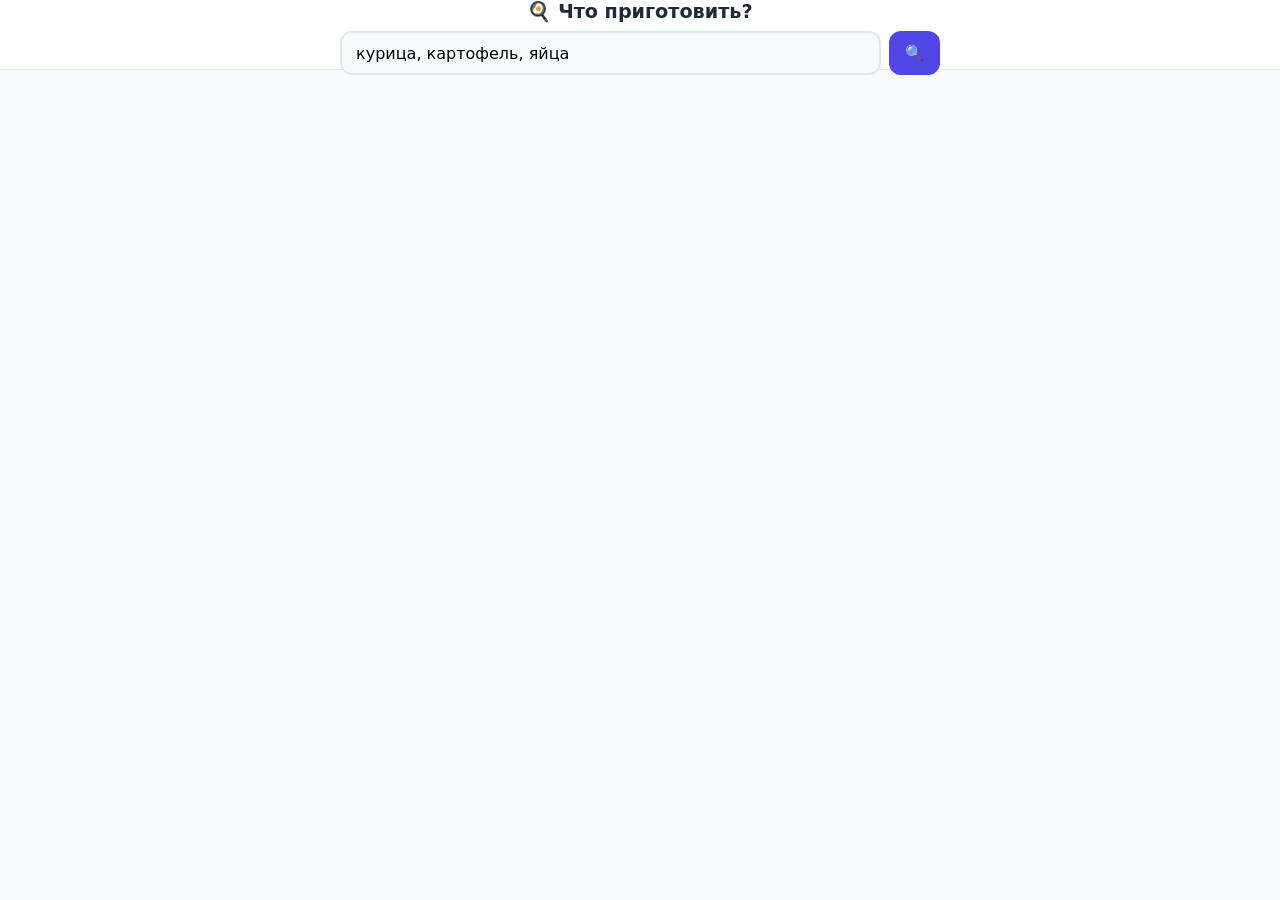
==== index.html @ eedd5315 "Rename main.html to index.html" ====
<!DOCTYPE html>
<html lang="ru">
<head>
  <meta charset="UTF-8">
  <meta name="viewport" content="width=device-width, initial-scale=1.0, viewport-fit=cover">
  <meta name="theme-color" content="#4f46e5">
  <meta name="apple-mobile-web-app-capable" content="yes">
  <meta name="apple-mobile-web-app-status-bar-style" content="black-translucent">
  <meta name="mobile-web-app-capable" content="yes">
  <title>🍳 Что приготовить?</title>
  <link rel="manifest" href="[data-uri]">
  <style>
    :root {
      --primary: #4f46e5;
      --bg: #f8fafc;
      --card: #ffffff;
      --text: #1e293b;
      --gray: #64748b;
      --accent: #dbeafe;
      --safe-top: env(safe-area-inset-top, 20px);
      --safe-bottom: env(safe-area-inset-bottom, 20px);
      --header-height: 70px;
    }
    * { box-sizing: border-box; margin: 0; padding: 0; font-family: system-ui, -apple-system, BlinkMacSystemFont, 'Segoe UI', Roboto, sans-serif; -webkit-tap-highlight-color: transparent; touch-action: manipulation; }
    html, body { height: 100%; background: var(--bg); color: var(--text); }
    body { padding-top: calc(var(--header-height) + var(--safe-top)); padding-bottom: var(--safe-bottom); overflow-x: hidden; }

    header {
      position: fixed; top: 0; left: 0; width: 100%; height: var(--header-height);
      background: rgba(255,255,255,0.95); backdrop-filter: blur(10px);
      border-bottom: 1px solid #e2e8f0; padding: 12px 16px; z-index: 20;
      padding-top: var(--safe-top);
    }
    header h1 { font-size: 1.2rem; text-align: center; margin-bottom: 8px; }
    .search-wrap { display: flex; gap: 8px; max-width: 600px; margin: 0 auto; }
    input { flex: 1; padding: 10px 14px; border: 2px solid #e2e8f0; border-radius: 12px; font-size: 16px; background: #f8fafc; transition: all 0.2s; }
    input:focus { outline: none; border-color: var(--primary); background: white; }
    button { padding: 10px 16px; background: var(--primary); color: white; border: none; border-radius: 12px; cursor: pointer; font-size: 15px; font-weight: 500; min-height: 44px; }
    button:active { transform: scale(0.98); opacity: 0.9; }

    main { padding: 16px; max-width: 800px; margin: 0 auto; }
    .recipes { display: grid; gap: 14px; grid-template-columns: repeat(auto-fill, minmax(160px, 1fr)); }
    .card { background: var(--card); padding: 14px; border-radius: 16px; box-shadow: 0 2px 10px rgba(0,0,0,0.04); cursor: pointer; position: relative; transition: transform 0.2s; }
    .card:active { transform: scale(0.98); }
    .match-badge { position: absolute; top: 10px; right: 10px; background: #ecfdf5; color: #059669; padding: 4px 8px; border-radius: 20px; font-size: 12px; font-weight: 600; }
    .card h3 { margin-bottom: 6px; padding-right: 35px; font-size: 1rem; line-height: 1.3; }
    .meta { color: var(--gray); font-size: 0.8rem; margin-bottom: 8px; }
    .tags { display: flex; flex-wrap: wrap; gap: 6px; margin-bottom: 10px; }
    .tag { background: #f1f5f9; padding: 4px 8px; border-radius: 8px; font-size: 0.75rem; color: var(--gray); }
    .fav-btn { background: var(--bg); color: var(--primary); width: 100%; font-size: 14px; border: 1px solid var(--accent); margin-top: 4px; }
    .fav-btn.active { background: var(--accent); color: #1d4ed8; border-color: #93c5fd; }

    #favorites-section { margin-top: 32px; padding-top: 20px; border-top: 2px dashed #e2e8f0; display: none; }
    .empty { text-align: center; color: var(--gray); margin-top: 30px; font-size: 1rem; padding: 20px; }

    .modal {
      position: fixed; top: 0; left: 0; width: 100%; height: 100%; background: rgba(15,23,42,0.4);
      display: flex; align-items: flex-end; justify-content: center; z-index: 100;
      opacity: 0; pointer-events: none; transition: opacity 0.3s ease;
    }
    .modal.open { opacity: 1; pointer-events: auto; }
    .modal-content {
      background: white; width: 100%; max-width: 600px; height: 85vh;
      border-radius: 24px 24px 0 0; padding: 20px 20px calc(20px + var(--safe-bottom));
      transform: translateY(100%); transition: transform 0.3s cubic-bezier(0.16, 1, 0.3, 1);
      overflow-y: auto; position: relative; counter-reset: step-counter;
    }
    .modal.open .modal-content { transform: translateY(0); }
    .close-bar { width: 40px; height: 5px; background: #cbd5e1; border-radius: 3px; margin: 0 auto 16px; }
    .close-btn { position: absolute; top: 20px; right: 20px; width: 32px; height: 32px; border-radius: 50%; background: #f1f5f9; border: none; font-size: 18px; display: flex; align-items: center; justify-content: center; cursor: pointer; color: var(--gray); }
    .modal h2 { font-size: 1.4rem; margin-bottom: 8px; padding-right: 36px; }
    .modal-meta { color: var(--gray); font-size: 0.9rem; margin-bottom: 12px; }
    .modal .tags { margin: 12px 0 16px; }
    .step { margin: 14px 0; padding-left: 26px; position: relative; line-height: 1.6; color: #334155; }
    .step::before { content: counter(step-counter); counter-increment: step-counter; position: absolute; left: 0; top: 2px; width: 22px; height: 22px; background: var(--primary); color: white; border-radius: 50%; font-size: 13px; display: flex; align-items: center; justify-content: center; font-weight: 600; }

    @media (min-width: 640px) {
      .modal { align-items: center; }
      .modal-content { height: auto; max-height: 80vh; border-radius: 20px; }
      .close-bar { display: none; }
      .recipes { grid-template-columns: repeat(auto-fill, minmax(260px, 1fr)); }
    }
  </style>
</head>
<body>
  <header>
    <h1>🍳 Что приготовить?</h1>
    <div class="search-wrap">
      <input type="text" id="searchInput" placeholder="яйца, молоко, сыр, рис..." inputmode="search" enterkeyhint="search" autocomplete="off">
      <button id="searchBtn">🔍</button>
    </div>
  </header>

  <main>
    <div id="results" class="recipes"></div>
    <div id="favorites-section">
      <h2 style="margin-bottom: 14px; font-size: 1.3rem;">❤️ Избранное</h2>
      <div id="favorites" class="recipes"></div>
    </div>
  </main>

  <div id="modal" class="modal">
    <div class="modal-content">
      <div class="close-bar"></div>
      <button class="close-btn" onclick="closeModal()">&times;</button>
      <h2 id="modal-title"></h2>
      <p class="modal-meta" id="modal-meta"></p>
      <div class="tags" id="modal-tags"></div>
      <h3 style="font-size: 1.1rem; margin: 16px 0 8px;">📦 Ингредиенты:</h3>
      <ul id="modal-ingredients" style="margin-bottom: 20px; padding-left: 20px; color: #334155;"></ul>
      <h3 style="font-size: 1.1rem; margin-bottom: 8px;">👨‍🍳 Приготовление:</h3>
      <div id="modal-steps"></div>
    </div>
  </div>

  <script>
    const recipes = [
      { id: 1, title: "Быстрый омлет", ingredients: ["яйца", "молоко", "сыр", "масло"], time: "10 мин", steps: ["Взбейте 2 яйца с 50 мл молока.", "Вылейте на разогретую сковороду.", "Посыпьте тёртым сыром.", "Готовьте под крышкой 2-3 мин."] },
      { id: 2, title: "Макароны с яйцом", ingredients: ["макароны", "яйца", "лук", "масло", "соль"], time: "15 мин", steps: ["Отварите макароны до готовности.", "Обжарьте нарезанный лук на масле.", "Добавьте нарезанные варёные яйца.", "Перемешайте, посолите по вкусу."] },
      { id: 3, title: "Картофельная запеканка", ingredients: ["картофель", "молоко", "сыр", "яйцо", "чеснок"], time: "40 мин", steps: ["Нарежьте картофель тонкими кружками.", "Смешайте молоко, яйцо и измельчённый чеснок.", "Залейте картофель, сверху посыпьте сыром.", "Запекайте 30 мин при 180°C."] },
      { id: 4, title: "Чесночные гренки", ingredients: ["хлеб", "чеснок", "масло", "соль"], time: "5 мин", steps: ["Нарежьте хлеб ломтиками.", "Обжарьте на сковороде до хруста.", "Натрите горячие гренки чесноком и слегка посолите."] },
      { id: 5, title: "Витаминный салат", ingredients: ["капуста", "морковь", "масло", "уксус", "соль", "сахар"], time: "10 мин", steps: ["Тонко нашинкуйте капусту и натрите морковь.", "Помните овощи руками с солью и сахаром.", "Заправьте маслом и 1 ч.л. уксуса."] },
      { id: 6, title: "Курица с овощами", ingredients: ["курица", "морковь", "лук", "масло", "соль", "перец", "чеснок"], time: "30 мин", steps: ["Нарежьте курицу кубиками, обжарьте до корочки.", "Добавьте нарезанный лук и морковь, тушите 10 мин.", "Влейте 100 мл воды, добавьте специи.", "Готовьте под крышкой до мягкости овощей."] },
      { id: 7, title: "Гречка по-купечески", ingredients: ["гречка", "фарш", "лук", "морковь", "томатная паста", "масло", "соль"], time: "40 мин", steps: ["Обжарьте фарш с луком и морковью.", "Добавьте томатную пасту и 2 ст.л. воды, прогрейте.", "Всыпьте промытую гречку, залейте водой 1:2.", "Тушите на слабом огне 20 мин."] },
      { id: 8, title: "Рис с яйцом и соевым соусом", ingredients: ["рис", "яйца", "соевый соус", "зеленый лук", "масло", "кунжут"], time: "15 мин", steps: ["Отварите рис, остудите.", "Обжарьте рис на сильном огне 2 мин.", "Вбейте яйца, быстро перемешивая.", "Добавьте соевый соус, кунжут и зелёный лук."] },
      { id: 9, title: "Творожная запеканка", ingredients: ["творог", "яйца", "сахар", "манка", "сметана", "изюм"], time: "45 мин", steps: ["Смешайте творог, яйца, сахар и сметану.", "Всыпьте манку, замоченный изюм, перемешайте.", "Выложите в форму, смазанную маслом.", "Выпекайте 35 мин при 180°C."] },
      { id: 10, title: "Овощное рагу", ingredients: ["кабачок", "баклажан", "помидоры", "лук", "перец", "масло", "соль", "зелень"], time: "35 мин", steps: ["Нарежьте все овощи кубиками.", "Обжарьте лук, добавьте баклажан и перец.", "Через 5 мин добавьте кабачок и помидоры.", "Тушите под крышкой 15 мин, посыпьте зеленью."] },
      { id: 11, title: "Сырные лепешки", ingredients: ["мука", "кефир", "сыр", "яйца", "соль", "сода"], time: "20 мин", steps: ["Смешайте кефир, яйцо, соль и соду.", "Всыпьте муку, замесите мягкое тесто.", "Добавьте тёртый сыр, разделите на шарики.", "Жарьте на сухой сковороде по 2 мин с каждой стороны."] },
      { id: 12, title: "Суп с фрикадельками", ingredients: ["фарш", "картофель", "морковь", "лук", "рис", "лавровый лист", "соль"], time: "40 мин", steps: ["Слепите небольшие фрикадельки из фарша.", "Доведите воду до кипения, бросьте картофель.", "Через 10 мин добавьте фрикадельки и зажарку.", "Варите 15 мин, добавьте лавровый лист."] },
      { id: 13, title: "Банановые панкейки", ingredients: ["банан", "яйца", "мука", "молоко", "разрыхлитель", "масло"], time: "15 мин", steps: ["Разомните банан вилкой, добавьте яйца и молоко.", "Всыпьте муку с разрыхлителем, перемешайте.", "Жарьте на сухой сковороде по 1-2 мин с каждой стороны."] },
      { id: 14, title: "Паста с томатами и базиликом", ingredients: ["макароны", "помидоры", "чеснок", "оливковое масло", "базилик", "соль"], time: "20 мин", steps: ["Отварите пасту аль денте.", "Обжарьте чеснок в масле 1 мин.", "Добавьте нарезанные помидоры, тушите 5 мин.", "Смешайте с пастой, посыпьте базиликом."] },
      { id: 15, title: "Картофель фри в духовке", ingredients: ["картофель", "масло", "паприка", "соль", "чеснок сушеный"], time: "25 мин", steps: ["Нарежьте картофель брусочками.", "Замочите в холодной воде на 10 мин, обсушите.", "Смешайте с маслом и специями.", "Запекайте 20 мин при 220°C, переворачивая."] },
      { id: 16, title: "Яичница с помидорами", ingredients: ["яйца", "помидоры", "лук", "масло", "соль", "зелень"], time: "10 мин", steps: ["Обжарьте лук до прозрачности.", "Добавьте нарезанные помидоры, прогрейте 2 мин.", "Вбейте яйца, жарьте до готовности белка.", "Посолите, посыпьте зеленью."] },
      { id: 17, title: "Хумус домашний", ingredients: ["нут", "тахини", "лимон", "чеснок", "оливковое масло", "соль", "зира"], time: "10 мин", steps: ["Слейте жидкость с консервированного нута.", "Пробейте в блендере с тахини, лимоном, чесноком.", "Добавьте 2 ст.л. масла и воду для кремовой текстуры.", "Приправьте солью и зирой."] },
      { id: 18, title: "Фаршированные перцы", ingredients: ["перец", "фарш", "рис", "лук", "морковь", "томатная паста", "сметана", "соль"], time: "50 мин", steps: ["Сварите рис до полуготовности.", "Смешайте с фаршем, луком, солью.", "Начините очищенные перцы.", "Тушите в соусе из сметаны и томата 30 мин."] },
      { id: 19, title: "Овсянка с яблоком", ingredients: ["овсянка", "молоко", "яблоко", "корица", "сахар", "масло"], time: "10 мин", steps: ["Залейте овсянку молоком, доведите до кипения.", "Варите 5 мин на среднем огне.", "Добавьте нарезанное яблоко и корицу.", "Прогрейте 1 мин, подавайте с маслом."] },
      { id: 20, title: "Горячие бутерброды", ingredients: ["хлеб", "ветчина", "сыр", "помидоры", "майонез", "зелень"], time: "8 мин", steps: ["Намажьте хлеб майонезом.", "Выложите ветчину и помидоры.", "Посыпьте тёртым сыром.", "Запекайте в духовке или микроволновке до плавления сыра."] },
      { id: 21, title: "Гречка с грибами", ingredients: ["гречка", "шампиньоны", "лук", "масло", "соль"], time: "25 мин", steps: ["Обжарьте лук и нарезанные грибы.", "Отварите гречку до готовности.", "Смешайте кашу с грибами, добавьте масло."] },
      { id: 22, title: "Рисовая каша на молоке", ingredients: ["рис", "молоко", "сахар", "масло", "соль"], time: "20 мин", steps: ["Промойте рис, залейте молоком.", "Варите на слабом огне 15 мин.", "Добавьте сахар, соль и масло."] },
      { id: 23, title: "Картофельное пюре", ingredients: ["картофель", "молоко", "масло", "соль", "перец"], time: "30 мин", steps: ["Отварите картофель до мягкости.", "Слейте воду, разомните толкушкой.", "Влейте горячее молоко, добавьте масло и специи."] },
      { id: 24, title: "Винегрет", ingredients: ["свекла", "картофель", "морковь", "огурцы", "лук", "масло", "уксус"], time: "40 мин", steps: ["Отварите свеклу, картофель, морковь.", "Нарежьте всё кубиками.", "Добавьте огурцы, лук, заправьте маслом и уксусом."] },
      { id: 25, title: "Цезарь с курицей", ingredients: ["курица", "салат айсберг", "сухарики", "сыр", "йогурт", "чеснок", "лимон"], time: "25 мин", steps: ["Обжарьте куриное филе кусочками.", "Порвите салат, выложите в тарелку.", "Добавьте курицу, сухарики, тёртый сыр.", "Заправьте смесью йогурта, чеснока и лимона."] },
      { id: 26, title: "Домашний борщ", ingredients: ["свекла", "капуста", "картофель", "морковь", "лук", "томатная паста", "мясо", "чеснок"], time: "1 час", steps: ["Сварите мясной бульон, добавьте картофель.", "Обжарьте лук, морковь, свеклу с пастой.", "Добавьте зажарку и капусту в бульон.", "В конце бросьте чеснок и зелень."] },
      { id: 27, title: "Окрошка на кефире", ingredients: ["кефир", "колбаса", "огурцы", "редис", "картофель", "яйца", "укроп", "соль"], time: "20 мин", steps: ["Отварите картофель и яйца, остудите.", "Нарежьте всё мелкими кубиками.", "Залейте кефиром, добавьте нарезанные овощи.", "Перемешайте, добавьте соль и укроп."] },
      { id: 28, title: "Сырники", ingredients: ["творог", "яйца", "мука", "сахар", "соль", "масло"], time: "25 мин", steps: ["Смешайте творог, яйцо, сахар и муку.", "Сформируйте шарики, обваляйте в муке.", "Обжарьте на масле до золотистой корочки."] },
      { id: 29, title: "Оладьи", ingredients: ["кефир", "мука", "яйца", "сахар", "сода", "масло"], time: "20 мин", steps: ["Смешайте кефир, яйцо, сахар и соду.", "Постепенно всыпьте муку до густоты сметаны.", "Жарьте на разогретой сковороде с обеих сторон."] },
      { id: 30, title: "Тонкие блинчики", ingredients: ["молоко", "яйца", "мука", "сахар", "соль", "масло"], time: "30 мин", steps: ["Взбейте яйца с сахаром и солью.", "Добавьте половину молока и муку, перемешайте.", "Влейте остальное молоко, добавьте масло.", "Жарьте на тонкой сковороде с двух сторон."] },
      { id: 31, title: "Домашняя шаурма", ingredients: ["лаваш", "курица", "огурцы", "помидоры", "капуста", "сметана", "чеснок", "кетчуп"], time: "20 мин", steps: ["Обжарьте курицу со специями.", "Нарежьте овощи соломкой.", "Смешайте сметану, чеснок и кетчуп.", "Заверните всё в лаваш, подогрейте."] },
      { id: 32, title: "Тост с авокадо и яйцом", ingredients: ["хлеб", "авокадо", "яйца", "лимон", "соль", "перец"], time: "10 мин", steps: ["Подсушите хлеб в тостере.", "Разомните авокадо с лимоном, солью.", "Пожарьте яйцо или сварите пашот.", "Выложите на тост, посыпьте перцем."] },
      { id: 33, title: "Паста карбонара (лайт)", ingredients: ["макароны", "яйца", "бекон", "сыр", "перец", "соль"], time: "20 мин", steps: ["Отварите пасту.", "Обжарьте бекон до хруста.", "Смешайте яйца, тёртый сыр и перец.", "Соедините горячую пасту с яичной смесью и беконом."] },
      { id: 34, title: "Рис с курицей в духовке", ingredients: ["рис", "курица", "лук", "морковь", "специи", "масло"], time: "45 мин", steps: ["Замаринуйте курицу со специями.", "Выложите в форму рис, залейте водой.", "Сверху разложите овощи и курицу.", "Запекайте 35 мин при 180°C."] },
      { id: 35, title: "Домашние котлеты", ingredients: ["фарш", "лук", "хлеб", "молоко", "яйцо", "соль", "перец", "масло"], time: "30 мин", steps: ["Замочите хлеб в молоке.", "Смешайте фарш, лук, хлеб, яйцо и специи.", "Сформируйте котлеты, обжарьте с двух сторон.", "Доведите до готовности под крышкой."] },
      { id: 36, title: "Тефтели в сметанном соусе", ingredients: ["фарш", "рис", "лук", "сметана", "томатная паста", "мука", "соль"], time: "40 мин", steps: ["Смешайте фарш, рис, лук и специи.", "Слепите шарики, обжарьте до корочки.", "Смешайте сметану, пасту, муку и воду.", "Залейте тефтели соусом, тушите 20 мин."] },
      { id: 37, title: "Рыба с лимоном в фольге", ingredients: ["рыба", "лимон", "специи", "масло", "соль"], time: "25 мин", steps: ["Очистите рыбу, натрите специями и солью.", "Положите дольки лимона внутрь и сверху.", "Заверните в фольгу, добавьте масло.", "Запекайте 20 мин при 190°C."] },
      { id: 38, title: "Запеченные овощи гриль", ingredients: ["баклажан", "кабачок", "перец", "лук", "масло", "розмарин", "соль"], time: "30 мин", steps: ["Нарежьте овощи крупными кусками.", "Сбрызните маслом, добавьте специи.", "Выложите на противень.", "Запекайте 20 мин при 200°C."] },
      { id: 39, title: "Салат из свеклы и чеснока", ingredients: ["свекла", "чеснок", "майонез", "соль", "грецкие орехи"], time: "40 мин", steps: ["Отварите свеклу до мягкости, остудите.", "Натрите на тёрке, добавьте чеснок.", "Заправьте майонезом, посолите.", "При желании добавьте орехи."] },
      { id: 40, title: "Мюсли с йогуртом", ingredients: ["мюсли", "йогурт", "банан", "яблоко", "мёд", "орехи"], time: "5 мин", steps: ["Нарежьте фрукты.", "Выложите йогурт в тарелку.", "Добавьте мюсли, фрукты, мёд.", "Перемешайте и сразу подавайте."] },
      { id: 41, title: "Банановый смузи", ingredients: ["банан", "молоко", "овсянка", "мёд", "корица"], time: "3 мин", steps: ["Поместите все ингредиенты в блендер.", "Взбивайте 1 мин до однородности.", "Подавайте сразу."] },
      { id: 42, title: "Тост с помидорами и сыром", ingredients: ["хлеб", "помидоры", "сыр", "базилик", "масло", "соль"], time: "8 мин", steps: ["Подсушите хлеб.", "Выложите нарезанные помидоры.", "Посыпьте сыром и базиликом.", "Запекайте 5 мин до плавления."] },
      { id: 43, title: "Яичница с беконом", ingredients: ["яйца", "бекон", "масло", "соль", "хлеб"], time: "10 мин", steps: ["Обжарьте бекон до хруста.", "Вбейте яйца рядом или прямо в сковороду.", "Жарьте до готовности белка.", "Подавайте с поджаренным хлебом."] },
      { id: 44, title: "Базовый плов", ingredients: ["рис", "курица", "лук", "морковь", "специи", "масло", "чеснок"], time: "50 мин", steps: ["Обжарьте лук и морковь до мягкости.", "Добавьте курицу, жарьте 5 мин.", "Всыпьте рис, залейте водой на 1 см выше.", "Вставьте головку чеснока, тушите 25 мин."] },
      { id: 45, title: "Домашняя лапша", ingredients: ["мука", "яйца", "соль", "вода", "масло"], time: "30 мин", steps: ["Смешайте муку, яйцо, соль и воду.", "Замесите крутое тесто, раскатайте.", "Нарежьте тонкой соломкой.", "Отварите в кипящей воде 3-4 мин."] },
      { id: 46, title: "Салат Оливье", ingredients: ["картофель", "морковь", "колбаса", "огурцы", "яйца", "горошек", "майонез", "соль"], time: "40 мин", steps: ["Отварите овощи и яйца, остудите.", "Нарежьте всё мелкими кубиками.", "Добавьте консервированный горошек.", "Заправьте майонезом, посолите."] },
      { id: 47, title: "Картофель с салом", ingredients: ["картофель", "сало", "чеснок", "укроп", "соль", "перец"], time: "35 мин", steps: ["Нарежьте картофель дольками.", "Обжарьте с кусочками сала.", "Добавьте чеснок и специи.", "Запекайте в духовке 20 мин при 200°C."] },
      { id: 48, title: "Овсяное печенье", ingredients: ["овсянка", "масло", "сахар", "яйцо", "мука", "разрыхлитель", "изюм"], time: "25 мин", steps: ["Взбейте масло с сахаром и яйцом.", "Добавьте овсянку, муку и разрыхлитель.", "Вмешайте изюм, выложите на противень.", "Выпекайте 12 мин при 180°C."] },
      { id: 49, title: "Шарлотка с яблоками", ingredients: ["яблоки", "яйца", "сахар", "мука", "разрыхлитель", "корица", "масло"], time: "40 мин", steps: ["Взбейте яйца с сахаром до пены.", "Всыпьте муку и разрыхлитель.", "Нарежьте яблоки, выложите в форму.", "Залейте тестом, выпекайте 25 мин при 180°C."] },
      { id: 50, title: "Горячий шоколад", ingredients: ["молоко", "какао", "сахар", "шоколад", "корица"], time: "5 мин", steps: ["Нагрейте молоко.", "Добавьте какао и сахар, размешайте.", "Бросьте дольки шоколада, мешайте до растворения.", "Подавайте с корицей."] },
      { id: 51, title: "Компот из сухофруктов", ingredients: ["сухофрукты", "вода", "сахар", "лимон"], time: "30 мин", steps: ["Промойте сухофрукты.", "Залейте водой, доведите до кипения.", "Варите 10 мин, добавьте сахар и лимон.", "Остудите под крышкой."] },
      { id: 52, title: "Домашний лимонад", ingredients: ["лимон", "вода", "сахар", "мята", "лёд"], time: "10 мин", steps: ["Выжмите сок из лимонов.", "Сварите сироп из воды и сахара, остудите.", "Смешайте сок, сироп и воду.", "Добавьте мяту и лёд."] },
      { id: 53, title: "Фаршированные кабачки", ingredients: ["кабачки", "фарш", "рис", "лук", "сметана", "сыр", "соль"], time: "45 мин", steps: ["Разрежьте кабачки вдоль, выньте мякоть.", "Смешайте фарш, рис, лук и мякоть.", "Начините лодочки, залейте сметаной.", "Запекайте 30 мин, посыпьте сыром."] },
      { id: 54, title: "Куриные наггетсы", ingredients: ["курица", "яйцо", "сухари", "мука", "специи", "масло"], time: "20 мин", steps: ["Нарежьте курицу кусочками.", "Обваляйте в муке, затем во взбитом яйце.", "Покройте сухарями со специями.", "Обжарьте в масле до золотистой корочки."] },
      { id: 55, title: "Рисовые котлеты", ingredients: ["рис", "яйцо", "мука", "сыр", "зелень", "соль", "масло"], time: "25 мин", steps: ["Отварите рис, остудите.", "Смешайте с яйцом, мукой, сыром и зеленью.", "Сформируйте котлеты.", "Обжарьте с двух сторон."] },
      { id: 56, title: "Салат из огурцов и помидоров", ingredients: ["огурцы", "помидоры", "лук", "укроп", "масло", "соль"], time: "5 мин", steps: ["Нарежьте овощи произвольно.", "Добавьте лук и зелень.", "Заправьте маслом, посолите.", "Перемешайте и подавайте."] },
      { id: 57, title: "Творог с зеленью", ingredients: ["творог", "укроп", "петрушка", "чеснок", "сметана", "соль", "хлеб"], time: "5 мин", steps: ["Измельчите зелень и чеснок.", "Смешайте с творогом и сметаной.", "Посолите по вкусу.", "Подавайте с хлебом или лавашом."] },
      { id: 58, title: "Яичный салат", ingredients: ["яйца", "огурцы", "зелёный лук", "майонез", "горчица", "соль"], time: "10 мин", steps: ["Сварите яйца вкрутую, остудите.", "Нарежьте кубиками вместе с огурцами.", "Добавьте лук, майонез и горчицу.", "Перемешайте."] },
      { id: 59, title: "Брускетта с томатами", ingredients: ["багет", "помидоры", "чеснок", "оливковое масло", "базилик", "соль", "перец"], time: "10 мин", steps: ["Подсушите ломтики багета.", "Натрите чесноком.", "Смешайте нарезанные помидоры с маслом и базиликом.", "Выложите на хлеб."] },
      { id: 60, title: "Мисо-суп (адаптированный)", ingredients: ["тофу", "водоросли", "мисо-паста", "лук", "вода", "зелёный лук"], time: "10 мин", steps: ["Вскипятите воду.", "Растворите мисо-пасту в небольшом количестве бульона.", "Добавьте нарезанный тофу и водоросли.", "Не кипятите, сразу подавайте с зелёным луком."] }
    ];

    const resultsDiv = document.getElementById('results');
    const favSection = document.getElementById('favorites-section');
    const favDiv = document.getElementById('favorites');
    const modal = document.getElementById('modal');
    let favorites = JSON.parse(localStorage.getItem('recipe_favs') || '[]');

    function saveFavs() { localStorage.setItem('recipe_favs', JSON.stringify(favorites)); renderFavorites(); }
    function toggleFav(id) { favorites = favorites.includes(id) ? favorites.filter(f => f !== id) : [...favorites, id]; saveFavs(); }
    function isFav(id) { return favorites.includes(id); }

    function renderRecipes(list, container, isFavView = false) {
      container.innerHTML = '';
      if (list.length === 0) {
        container.innerHTML = '<p class="empty">🍽️ Ничего не найдено. Попробуйте: <i>курица, яйца, картофель, рис...</i></p>';
        return;
      }
      list.forEach(r => {
        const card = document.createElement('div');
        card.className = 'card';
        const matchBadge = !isFavView && r.matchCount ? `<span class="match-badge">✅ ${r.matchCount}</span>` : '';
        const tagsHTML = r.ingredients.slice(0, 3).map(i => `<span class="tag">${i}</span>`).join('');
        const btnClass = isFav(r.id) ? 'fav-btn active' : 'fav-btn';
        const btnText = isFav(r.id) ? '❤️ В избранном' : '🤍 В избранное';
        card.innerHTML = `${matchBadge}<h3>${r.title}</h3><div class="meta">⏱ ${r.time} | 🥘 ${r.ingredients.length}</div><div class="tags">${tagsHTML}</div><button class="${btnClass}" onclick="event.stopPropagation(); toggleFav(${r.id})">${btnText}</button>`;
        card.onclick = () => openModal(r);
        container.appendChild(card);
      });
    }

    function renderFavorites() {
      const favRecipes = recipes.filter(r => favorites.includes(r.id));
      if (favRecipes.length > 0) { favSection.style.display = 'block'; renderRecipes(favRecipes, favDiv, true); }
      else { favSection.style.display = 'none'; }
    }

    function search() {
      const query = document.getElementById('searchInput').value.toLowerCase();
      const words = query.split(/[\s,]+/).filter(Boolean);
      if (words.length === 0) { resultsDiv.innerHTML = '<p class="empty">💡 Введите хотя бы один ингредиент</p>'; return; }

      const matched = recipes.map(r => {
        const matchCount = words.reduce((acc, w) => acc + r.ingredients.filter(i => i.toLowerCase().includes(w)).length, 0);
        return { ...r, matchCount };
      }).filter(r => r.matchCount > 0).sort((a, b) => b.matchCount - a.matchCount);

      renderRecipes(matched, resultsDiv);
    }

    function openModal(r) {
      document.getElementById('modal-title').textContent = r.title;
      document.getElementById('modal-meta').textContent = `⏱ ${r.time} | 🥘 ${r.ingredients.length} ингредиентов`;
      document.getElementById('modal-tags').innerHTML = r.ingredients.map(i => `<span class="tag">${i}</span>`).join('');
      document.getElementById('modal-ingredients').innerHTML = r.ingredients.map(i => `<li>${i}</li>`).join('');
      document.getElementById('modal-steps').innerHTML = r.steps.map(s => `<div class="step">${s}</div>`).join('');
      modal.classList.add('open');
      document.body.style.overflow = 'hidden';
    }

    function closeModal() {
      modal.classList.remove('open');
      document.body.style.overflow = '';
    }

    window.onclick = e => { if (e.target === modal) closeModal(); };
    document.addEventListener('keydown', e => { if (e.key === 'Escape') closeModal(); });

    document.getElementById('searchBtn').onclick = search;
    document.getElementById('searchInput').addEventListener('keypress', e => { if (e.key === 'Enter') search(); });

    renderFavorites();
    if (!localStorage.getItem('visited')) { document.getElementById('searchInput').value = "курица, картофель, яйца"; localStorage.setItem('visited', '1'); }
  </script>
</body>
</html>
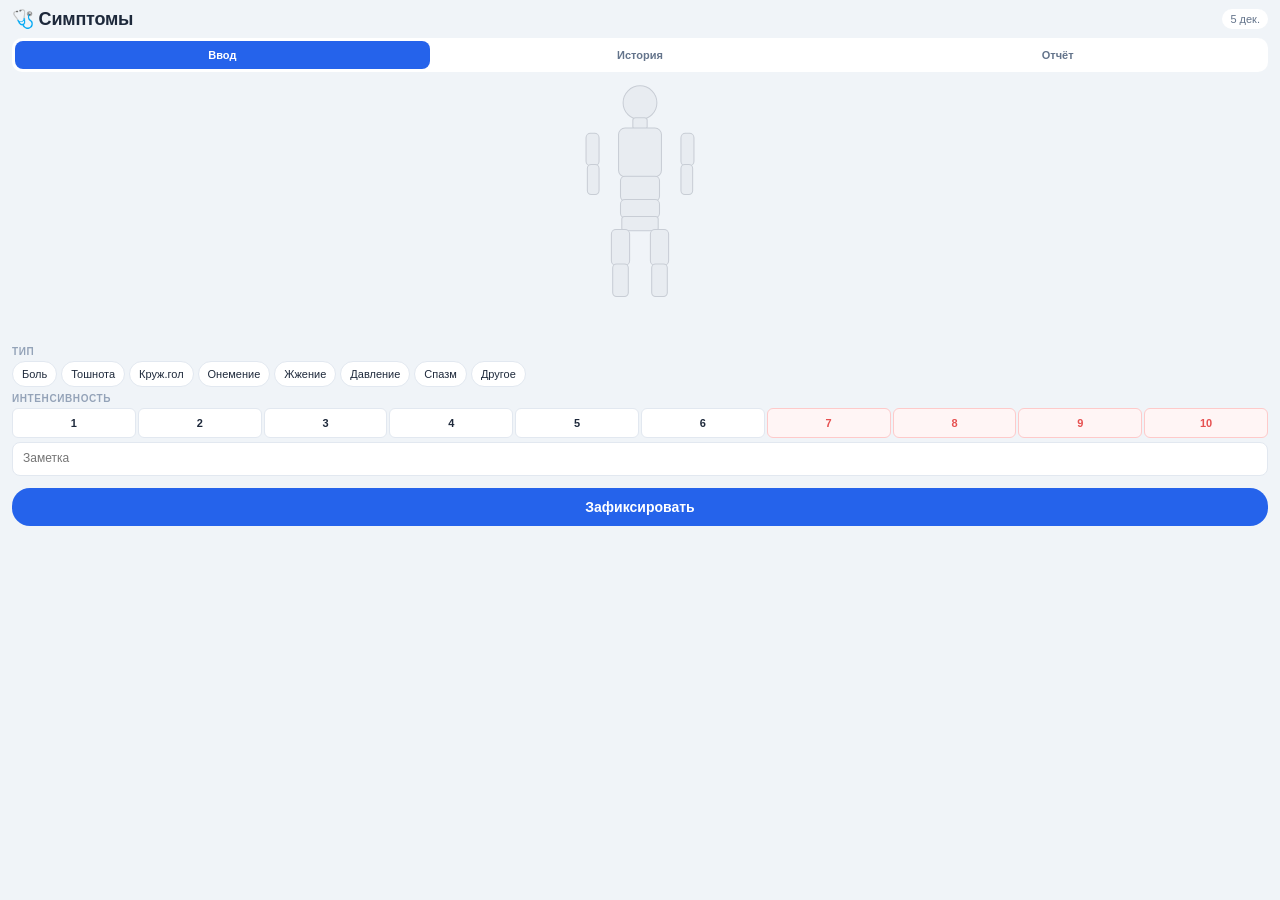
==== commit c8eeb648: "Add files via upload" ====
--- a/index.html
+++ b/index.html
@@ -1,253 +1,115 @@
 <!DOCTYPE html>
 <html lang="ru">
 <head>
-  <meta charset="UTF-8">
-  <meta name="viewport" content="width=device-width, initial-scale=1.0, viewport-fit=cover">
-  <meta name="theme-color" content="#4f46e5">
-  <meta name="apple-mobile-web-app-capable" content="yes">
-  <meta name="apple-mobile-web-app-status-bar-style" content="black-translucent">
-  <meta name="mobile-web-app-capable" content="yes">
-  <title>🍳 Что приготовить?</title>
-  <link rel="manifest" href="[data-uri]">
-  <style>
-    :root {
-      --primary: #4f46e5;
-      --bg: #f8fafc;
-      --card: #ffffff;
-      --text: #1e293b;
-      --gray: #64748b;
-      --accent: #dbeafe;
-      --safe-top: env(safe-area-inset-top, 20px);
-      --safe-bottom: env(safe-area-inset-bottom, 20px);
-      --header-height: 70px;
-    }
-    * { box-sizing: border-box; margin: 0; padding: 0; font-family: system-ui, -apple-system, BlinkMacSystemFont, 'Segoe UI', Roboto, sans-serif; -webkit-tap-highlight-color: transparent; touch-action: manipulation; }
-    html, body { height: 100%; background: var(--bg); color: var(--text); }
-    body { padding-top: calc(var(--header-height) + var(--safe-top)); padding-bottom: var(--safe-bottom); overflow-x: hidden; }
+    <meta charset="UTF-8">
+    <meta name="viewport" content="width=device-width, initial-scale=1.0, maximum-scale=1.0, user-scalable=no, viewport-fit=cover">
+    <meta name="apple-mobile-web-app-capable" content="yes">
+    <meta name="apple-mobile-web-app-status-bar-style" content="black-translucent">
+    <meta name="theme-color" content="#f0f4f8">
+    <title>Симптомы</title>
 
-    header {
-      position: fixed; top: 0; left: 0; width: 100%; height: var(--header-height);
-      background: rgba(255,255,255,0.95); backdrop-filter: blur(10px);
-      border-bottom: 1px solid #e2e8f0; padding: 12px 16px; z-index: 20;
-      padding-top: var(--safe-top);
-    }
-    header h1 { font-size: 1.2rem; text-align: center; margin-bottom: 8px; }
-    .search-wrap { display: flex; gap: 8px; max-width: 600px; margin: 0 auto; }
-    input { flex: 1; padding: 10px 14px; border: 2px solid #e2e8f0; border-radius: 12px; font-size: 16px; background: #f8fafc; transition: all 0.2s; }
-    input:focus { outline: none; border-color: var(--primary); background: white; }
-    button { padding: 10px 16px; background: var(--primary); color: white; border: none; border-radius: 12px; cursor: pointer; font-size: 15px; font-weight: 500; min-height: 44px; }
-    button:active { transform: scale(0.98); opacity: 0.9; }
+    <!-- PWA-манифест -->
+    <link rel="manifest" href="manifest.json">
 
-    main { padding: 16px; max-width: 800px; margin: 0 auto; }
-    .recipes { display: grid; gap: 14px; grid-template-columns: repeat(auto-fill, minmax(160px, 1fr)); }
-    .card { background: var(--card); padding: 14px; border-radius: 16px; box-shadow: 0 2px 10px rgba(0,0,0,0.04); cursor: pointer; position: relative; transition: transform 0.2s; }
-    .card:active { transform: scale(0.98); }
-    .match-badge { position: absolute; top: 10px; right: 10px; background: #ecfdf5; color: #059669; padding: 4px 8px; border-radius: 20px; font-size: 12px; font-weight: 600; }
-    .card h3 { margin-bottom: 6px; padding-right: 35px; font-size: 1rem; line-height: 1.3; }
-    .meta { color: var(--gray); font-size: 0.8rem; margin-bottom: 8px; }
-    .tags { display: flex; flex-wrap: wrap; gap: 6px; margin-bottom: 10px; }
-    .tag { background: #f1f5f9; padding: 4px 8px; border-radius: 8px; font-size: 0.75rem; color: var(--gray); }
-    .fav-btn { background: var(--bg); color: var(--primary); width: 100%; font-size: 14px; border: 1px solid var(--accent); margin-top: 4px; }
-    .fav-btn.active { background: var(--accent); color: #1d4ed8; border-color: #93c5fd; }
-
-    #favorites-section { margin-top: 32px; padding-top: 20px; border-top: 2px dashed #e2e8f0; display: none; }
-    .empty { text-align: center; color: var(--gray); margin-top: 30px; font-size: 1rem; padding: 20px; }
-
-    .modal {
-      position: fixed; top: 0; left: 0; width: 100%; height: 100%; background: rgba(15,23,42,0.4);
-      display: flex; align-items: flex-end; justify-content: center; z-index: 100;
-      opacity: 0; pointer-events: none; transition: opacity 0.3s ease;
-    }
-    .modal.open { opacity: 1; pointer-events: auto; }
-    .modal-content {
-      background: white; width: 100%; max-width: 600px; height: 85vh;
-      border-radius: 24px 24px 0 0; padding: 20px 20px calc(20px + var(--safe-bottom));
-      transform: translateY(100%); transition: transform 0.3s cubic-bezier(0.16, 1, 0.3, 1);
-      overflow-y: auto; position: relative; counter-reset: step-counter;
-    }
-    .modal.open .modal-content { transform: translateY(0); }
-    .close-bar { width: 40px; height: 5px; background: #cbd5e1; border-radius: 3px; margin: 0 auto 16px; }
-    .close-btn { position: absolute; top: 20px; right: 20px; width: 32px; height: 32px; border-radius: 50%; background: #f1f5f9; border: none; font-size: 18px; display: flex; align-items: center; justify-content: center; cursor: pointer; color: var(--gray); }
-    .modal h2 { font-size: 1.4rem; margin-bottom: 8px; padding-right: 36px; }
-    .modal-meta { color: var(--gray); font-size: 0.9rem; margin-bottom: 12px; }
-    .modal .tags { margin: 12px 0 16px; }
-    .step { margin: 14px 0; padding-left: 26px; position: relative; line-height: 1.6; color: #334155; }
-    .step::before { content: counter(step-counter); counter-increment: step-counter; position: absolute; left: 0; top: 2px; width: 22px; height: 22px; background: var(--primary); color: white; border-radius: 50%; font-size: 13px; display: flex; align-items: center; justify-content: center; font-weight: 600; }
-
-    @media (min-width: 640px) {
-      .modal { align-items: center; }
-      .modal-content { height: auto; max-height: 80vh; border-radius: 20px; }
-      .close-bar { display: none; }
-      .recipes { grid-template-columns: repeat(auto-fill, minmax(260px, 1fr)); }
-    }
-  </style>
+    <!-- Стили -->
+    <link rel="stylesheet" href="style.css">
 </head>
 <body>
-  <header>
-    <h1>🍳 Что приготовить?</h1>
-    <div class="search-wrap">
-      <input type="text" id="searchInput" placeholder="яйца, молоко, сыр, рис..." inputmode="search" enterkeyhint="search" autocomplete="off">
-      <button id="searchBtn">🔍</button>
+
+    <div class="header">
+        <h1>🩺 Симптомы</h1>
+        <div class="date-badge" id="today-date"></div>
     </div>
-  </header>
 
-  <main>
-    <div id="results" class="recipes"></div>
-    <div id="favorites-section">
-      <h2 style="margin-bottom: 14px; font-size: 1.3rem;">❤️ Избранное</h2>
-      <div id="favorites" class="recipes"></div>
+    <div class="tabs">
+        <div class="tab active" data-panel="p-in">Ввод</div>
+        <div class="tab" data-panel="p-hist">История</div>
+        <div class="tab" data-panel="p-rep">Отчёт</div>
     </div>
-  </main>
 
-  <div id="modal" class="modal">
-    <div class="modal-content">
-      <div class="close-bar"></div>
-      <button class="close-btn" onclick="closeModal()">&times;</button>
-      <h2 id="modal-title"></h2>
-      <p class="modal-meta" id="modal-meta"></p>
-      <div class="tags" id="modal-tags"></div>
-      <h3 style="font-size: 1.1rem; margin: 16px 0 8px;">📦 Ингредиенты:</h3>
-      <ul id="modal-ingredients" style="margin-bottom: 20px; padding-left: 20px; color: #334155;"></ul>
-      <h3 style="font-size: 1.1rem; margin-bottom: 8px;">👨‍🍳 Приготовление:</h3>
-      <div id="modal-steps"></div>
+    <!-- Ввод -->
+    <div class="panel active" id="p-in">
+        <div class="silhouette-container">
+            <svg viewBox="0 0 200 400">
+                <circle cx="100" cy="35" r="26" class="zone" data-zone="Голова"/>
+                <rect x="89" y="58" width="22" height="18" rx="4" class="zone" data-zone="Шея"/>
+                <rect x="67" y="74" width="66" height="75" rx="10" class="zone" data-zone="Грудь"/>
+                <rect x="70" y="148" width="60" height="38" rx="7" class="zone" data-zone="Живот верх"/>
+                <rect x="70" y="184" width="60" height="28" rx="7" class="zone" data-zone="Живот низ"/>
+                <rect x="17" y="82" width="20" height="50" rx="7" class="zone" data-zone="Левое плечо"/>
+                <rect x="19" y="130" width="18" height="46" rx="6" class="zone" data-zone="Левое предплечье"/>
+                <rect x="163" y="82" width="20" height="50" rx="7" class="zone" data-zone="Правое плечо"/>
+                <rect x="163" y="130" width="18" height="46" rx="6" class="zone" data-zone="Правое предплечье"/>
+                <rect x="72" y="210" width="56" height="22" rx="4" class="zone" data-zone="Поясница"/>
+                <rect x="56" y="230" width="28" height="55" rx="7" class="zone" data-zone="Левое бедро"/>
+                <rect x="116" y="230" width="28" height="55" rx="7" class="zone" data-zone="Правое бедро"/>
+                <rect x="58" y="283" width="24" height="50" rx="6" class="zone" data-zone="Левая голень"/>
+                <rect x="118" y="283" width="24" height="50" rx="6" class="zone" data-zone="Правая голень"/>
+            </svg>
+        </div>
+
+        <div class="section-title">Тип</div>
+        <div class="btn-row" id="type-buttons">
+            <div class="btn" data-type="Боль">Боль</div>
+            <div class="btn" data-type="Тошнота">Тошнота</div>
+            <div class="btn" data-type="Головокружение">Круж.гол</div>
+            <div class="btn" data-type="Онемение">Онемение</div>
+            <div class="btn" data-type="Жжение">Жжение</div>
+            <div class="btn" data-type="Давление">Давление</div>
+            <div class="btn" data-type="Спазм">Спазм</div>
+            <div class="btn" data-type="Другое">Другое</div>
+        </div>
+
+        <div id="pain-char-row" style="display:none;">
+            <div class="section-title">Характер</div>
+            <div class="btn-row" id="pain-char-buttons">
+                <div class="btn" data-pain-char="Острая">Острая</div>
+                <div class="btn" data-pain-char="Тянущая">Тянущая</div>
+                <div class="btn" data-pain-char="Пульсирующая">Пульсир</div>
+                <div class="btn" data-pain-char="Тупая">Тупая</div>
+            </div>
+        </div>
+
+        <div class="section-title">Интенсивность</div>
+        <div class="intensity-row" id="intensity-buttons"></div>
+
+        <textarea class="note-input" placeholder="Заметка" id="note"></textarea>
+        <button class="save-btn" id="save-btn">Зафиксировать</button>
+        <div class="saved-msg" id="saved-msg">✅ Записано</div>
     </div>
-  </div>
 
-  <script>
-    const recipes = [
-      { id: 1, title: "Быстрый омлет", ingredients: ["яйца", "молоко", "сыр", "масло"], time: "10 мин", steps: ["Взбейте 2 яйца с 50 мл молока.", "Вылейте на разогретую сковороду.", "Посыпьте тёртым сыром.", "Готовьте под крышкой 2-3 мин."] },
-      { id: 2, title: "Макароны с яйцом", ingredients: ["макароны", "яйца", "лук", "масло", "соль"], time: "15 мин", steps: ["Отварите макароны до готовности.", "Обжарьте нарезанный лук на масле.", "Добавьте нарезанные варёные яйца.", "Перемешайте, посолите по вкусу."] },
-      { id: 3, title: "Картофельная запеканка", ingredients: ["картофель", "молоко", "сыр", "яйцо", "чеснок"], time: "40 мин", steps: ["Нарежьте картофель тонкими кружками.", "Смешайте молоко, яйцо и измельчённый чеснок.", "Залейте картофель, сверху посыпьте сыром.", "Запекайте 30 мин при 180°C."] },
-      { id: 4, title: "Чесночные гренки", ingredients: ["хлеб", "чеснок", "масло", "соль"], time: "5 мин", steps: ["Нарежьте хлеб ломтиками.", "Обжарьте на сковороде до хруста.", "Натрите горячие гренки чесноком и слегка посолите."] },
-      { id: 5, title: "Витаминный салат", ingredients: ["капуста", "морковь", "масло", "уксус", "соль", "сахар"], time: "10 мин", steps: ["Тонко нашинкуйте капусту и натрите морковь.", "Помните овощи руками с солью и сахаром.", "Заправьте маслом и 1 ч.л. уксуса."] },
-      { id: 6, title: "Курица с овощами", ingredients: ["курица", "морковь", "лук", "масло", "соль", "перец", "чеснок"], time: "30 мин", steps: ["Нарежьте курицу кубиками, обжарьте до корочки.", "Добавьте нарезанный лук и морковь, тушите 10 мин.", "Влейте 100 мл воды, добавьте специи.", "Готовьте под крышкой до мягкости овощей."] },
-      { id: 7, title: "Гречка по-купечески", ingredients: ["гречка", "фарш", "лук", "морковь", "томатная паста", "масло", "соль"], time: "40 мин", steps: ["Обжарьте фарш с луком и морковью.", "Добавьте томатную пасту и 2 ст.л. воды, прогрейте.", "Всыпьте промытую гречку, залейте водой 1:2.", "Тушите на слабом огне 20 мин."] },
-      { id: 8, title: "Рис с яйцом и соевым соусом", ingredients: ["рис", "яйца", "соевый соус", "зеленый лук", "масло", "кунжут"], time: "15 мин", steps: ["Отварите рис, остудите.", "Обжарьте рис на сильном огне 2 мин.", "Вбейте яйца, быстро перемешивая.", "Добавьте соевый соус, кунжут и зелёный лук."] },
-      { id: 9, title: "Творожная запеканка", ingredients: ["творог", "яйца", "сахар", "манка", "сметана", "изюм"], time: "45 мин", steps: ["Смешайте творог, яйца, сахар и сметану.", "Всыпьте манку, замоченный изюм, перемешайте.", "Выложите в форму, смазанную маслом.", "Выпекайте 35 мин при 180°C."] },
-      { id: 10, title: "Овощное рагу", ingredients: ["кабачок", "баклажан", "помидоры", "лук", "перец", "масло", "соль", "зелень"], time: "35 мин", steps: ["Нарежьте все овощи кубиками.", "Обжарьте лук, добавьте баклажан и перец.", "Через 5 мин добавьте кабачок и помидоры.", "Тушите под крышкой 15 мин, посыпьте зеленью."] },
-      { id: 11, title: "Сырные лепешки", ingredients: ["мука", "кефир", "сыр", "яйца", "соль", "сода"], time: "20 мин", steps: ["Смешайте кефир, яйцо, соль и соду.", "Всыпьте муку, замесите мягкое тесто.", "Добавьте тёртый сыр, разделите на шарики.", "Жарьте на сухой сковороде по 2 мин с каждой стороны."] },
-      { id: 12, title: "Суп с фрикадельками", ingredients: ["фарш", "картофель", "морковь", "лук", "рис", "лавровый лист", "соль"], time: "40 мин", steps: ["Слепите небольшие фрикадельки из фарша.", "Доведите воду до кипения, бросьте картофель.", "Через 10 мин добавьте фрикадельки и зажарку.", "Варите 15 мин, добавьте лавровый лист."] },
-      { id: 13, title: "Банановые панкейки", ingredients: ["банан", "яйца", "мука", "молоко", "разрыхлитель", "масло"], time: "15 мин", steps: ["Разомните банан вилкой, добавьте яйца и молоко.", "Всыпьте муку с разрыхлителем, перемешайте.", "Жарьте на сухой сковороде по 1-2 мин с каждой стороны."] },
-      { id: 14, title: "Паста с томатами и базиликом", ingredients: ["макароны", "помидоры", "чеснок", "оливковое масло", "базилик", "соль"], time: "20 мин", steps: ["Отварите пасту аль денте.", "Обжарьте чеснок в масле 1 мин.", "Добавьте нарезанные помидоры, тушите 5 мин.", "Смешайте с пастой, посыпьте базиликом."] },
-      { id: 15, title: "Картофель фри в духовке", ingredients: ["картофель", "масло", "паприка", "соль", "чеснок сушеный"], time: "25 мин", steps: ["Нарежьте картофель брусочками.", "Замочите в холодной воде на 10 мин, обсушите.", "Смешайте с маслом и специями.", "Запекайте 20 мин при 220°C, переворачивая."] },
-      { id: 16, title: "Яичница с помидорами", ingredients: ["яйца", "помидоры", "лук", "масло", "соль", "зелень"], time: "10 мин", steps: ["Обжарьте лук до прозрачности.", "Добавьте нарезанные помидоры, прогрейте 2 мин.", "Вбейте яйца, жарьте до готовности белка.", "Посолите, посыпьте зеленью."] },
-      { id: 17, title: "Хумус домашний", ingredients: ["нут", "тахини", "лимон", "чеснок", "оливковое масло", "соль", "зира"], time: "10 мин", steps: ["Слейте жидкость с консервированного нута.", "Пробейте в блендере с тахини, лимоном, чесноком.", "Добавьте 2 ст.л. масла и воду для кремовой текстуры.", "Приправьте солью и зирой."] },
-      { id: 18, title: "Фаршированные перцы", ingredients: ["перец", "фарш", "рис", "лук", "морковь", "томатная паста", "сметана", "соль"], time: "50 мин", steps: ["Сварите рис до полуготовности.", "Смешайте с фаршем, луком, солью.", "Начините очищенные перцы.", "Тушите в соусе из сметаны и томата 30 мин."] },
-      { id: 19, title: "Овсянка с яблоком", ingredients: ["овсянка", "молоко", "яблоко", "корица", "сахар", "масло"], time: "10 мин", steps: ["Залейте овсянку молоком, доведите до кипения.", "Варите 5 мин на среднем огне.", "Добавьте нарезанное яблоко и корицу.", "Прогрейте 1 мин, подавайте с маслом."] },
-      { id: 20, title: "Горячие бутерброды", ingredients: ["хлеб", "ветчина", "сыр", "помидоры", "майонез", "зелень"], time: "8 мин", steps: ["Намажьте хлеб майонезом.", "Выложите ветчину и помидоры.", "Посыпьте тёртым сыром.", "Запекайте в духовке или микроволновке до плавления сыра."] },
-      { id: 21, title: "Гречка с грибами", ingredients: ["гречка", "шампиньоны", "лук", "масло", "соль"], time: "25 мин", steps: ["Обжарьте лук и нарезанные грибы.", "Отварите гречку до готовности.", "Смешайте кашу с грибами, добавьте масло."] },
-      { id: 22, title: "Рисовая каша на молоке", ingredients: ["рис", "молоко", "сахар", "масло", "соль"], time: "20 мин", steps: ["Промойте рис, залейте молоком.", "Варите на слабом огне 15 мин.", "Добавьте сахар, соль и масло."] },
-      { id: 23, title: "Картофельное пюре", ingredients: ["картофель", "молоко", "масло", "соль", "перец"], time: "30 мин", steps: ["Отварите картофель до мягкости.", "Слейте воду, разомните толкушкой.", "Влейте горячее молоко, добавьте масло и специи."] },
-      { id: 24, title: "Винегрет", ingredients: ["свекла", "картофель", "морковь", "огурцы", "лук", "масло", "уксус"], time: "40 мин", steps: ["Отварите свеклу, картофель, морковь.", "Нарежьте всё кубиками.", "Добавьте огурцы, лук, заправьте маслом и уксусом."] },
-      { id: 25, title: "Цезарь с курицей", ingredients: ["курица", "салат айсберг", "сухарики", "сыр", "йогурт", "чеснок", "лимон"], time: "25 мин", steps: ["Обжарьте куриное филе кусочками.", "Порвите салат, выложите в тарелку.", "Добавьте курицу, сухарики, тёртый сыр.", "Заправьте смесью йогурта, чеснока и лимона."] },
-      { id: 26, title: "Домашний борщ", ingredients: ["свекла", "капуста", "картофель", "морковь", "лук", "томатная паста", "мясо", "чеснок"], time: "1 час", steps: ["Сварите мясной бульон, добавьте картофель.", "Обжарьте лук, морковь, свеклу с пастой.", "Добавьте зажарку и капусту в бульон.", "В конце бросьте чеснок и зелень."] },
-      { id: 27, title: "Окрошка на кефире", ingredients: ["кефир", "колбаса", "огурцы", "редис", "картофель", "яйца", "укроп", "соль"], time: "20 мин", steps: ["Отварите картофель и яйца, остудите.", "Нарежьте всё мелкими кубиками.", "Залейте кефиром, добавьте нарезанные овощи.", "Перемешайте, добавьте соль и укроп."] },
-      { id: 28, title: "Сырники", ingredients: ["творог", "яйца", "мука", "сахар", "соль", "масло"], time: "25 мин", steps: ["Смешайте творог, яйцо, сахар и муку.", "Сформируйте шарики, обваляйте в муке.", "Обжарьте на масле до золотистой корочки."] },
-      { id: 29, title: "Оладьи", ingredients: ["кефир", "мука", "яйца", "сахар", "сода", "масло"], time: "20 мин", steps: ["Смешайте кефир, яйцо, сахар и соду.", "Постепенно всыпьте муку до густоты сметаны.", "Жарьте на разогретой сковороде с обеих сторон."] },
-      { id: 30, title: "Тонкие блинчики", ingredients: ["молоко", "яйца", "мука", "сахар", "соль", "масло"], time: "30 мин", steps: ["Взбейте яйца с сахаром и солью.", "Добавьте половину молока и муку, перемешайте.", "Влейте остальное молоко, добавьте масло.", "Жарьте на тонкой сковороде с двух сторон."] },
-      { id: 31, title: "Домашняя шаурма", ingredients: ["лаваш", "курица", "огурцы", "помидоры", "капуста", "сметана", "чеснок", "кетчуп"], time: "20 мин", steps: ["Обжарьте курицу со специями.", "Нарежьте овощи соломкой.", "Смешайте сметану, чеснок и кетчуп.", "Заверните всё в лаваш, подогрейте."] },
-      { id: 32, title: "Тост с авокадо и яйцом", ingredients: ["хлеб", "авокадо", "яйца", "лимон", "соль", "перец"], time: "10 мин", steps: ["Подсушите хлеб в тостере.", "Разомните авокадо с лимоном, солью.", "Пожарьте яйцо или сварите пашот.", "Выложите на тост, посыпьте перцем."] },
-      { id: 33, title: "Паста карбонара (лайт)", ingredients: ["макароны", "яйца", "бекон", "сыр", "перец", "соль"], time: "20 мин", steps: ["Отварите пасту.", "Обжарьте бекон до хруста.", "Смешайте яйца, тёртый сыр и перец.", "Соедините горячую пасту с яичной смесью и беконом."] },
-      { id: 34, title: "Рис с курицей в духовке", ingredients: ["рис", "курица", "лук", "морковь", "специи", "масло"], time: "45 мин", steps: ["Замаринуйте курицу со специями.", "Выложите в форму рис, залейте водой.", "Сверху разложите овощи и курицу.", "Запекайте 35 мин при 180°C."] },
-      { id: 35, title: "Домашние котлеты", ingredients: ["фарш", "лук", "хлеб", "молоко", "яйцо", "соль", "перец", "масло"], time: "30 мин", steps: ["Замочите хлеб в молоке.", "Смешайте фарш, лук, хлеб, яйцо и специи.", "Сформируйте котлеты, обжарьте с двух сторон.", "Доведите до готовности под крышкой."] },
-      { id: 36, title: "Тефтели в сметанном соусе", ingredients: ["фарш", "рис", "лук", "сметана", "томатная паста", "мука", "соль"], time: "40 мин", steps: ["Смешайте фарш, рис, лук и специи.", "Слепите шарики, обжарьте до корочки.", "Смешайте сметану, пасту, муку и воду.", "Залейте тефтели соусом, тушите 20 мин."] },
-      { id: 37, title: "Рыба с лимоном в фольге", ingredients: ["рыба", "лимон", "специи", "масло", "соль"], time: "25 мин", steps: ["Очистите рыбу, натрите специями и солью.", "Положите дольки лимона внутрь и сверху.", "Заверните в фольгу, добавьте масло.", "Запекайте 20 мин при 190°C."] },
-      { id: 38, title: "Запеченные овощи гриль", ingredients: ["баклажан", "кабачок", "перец", "лук", "масло", "розмарин", "соль"], time: "30 мин", steps: ["Нарежьте овощи крупными кусками.", "Сбрызните маслом, добавьте специи.", "Выложите на противень.", "Запекайте 20 мин при 200°C."] },
-      { id: 39, title: "Салат из свеклы и чеснока", ingredients: ["свекла", "чеснок", "майонез", "соль", "грецкие орехи"], time: "40 мин", steps: ["Отварите свеклу до мягкости, остудите.", "Натрите на тёрке, добавьте чеснок.", "Заправьте майонезом, посолите.", "При желании добавьте орехи."] },
-      { id: 40, title: "Мюсли с йогуртом", ingredients: ["мюсли", "йогурт", "банан", "яблоко", "мёд", "орехи"], time: "5 мин", steps: ["Нарежьте фрукты.", "Выложите йогурт в тарелку.", "Добавьте мюсли, фрукты, мёд.", "Перемешайте и сразу подавайте."] },
-      { id: 41, title: "Банановый смузи", ingredients: ["банан", "молоко", "овсянка", "мёд", "корица"], time: "3 мин", steps: ["Поместите все ингредиенты в блендер.", "Взбивайте 1 мин до однородности.", "Подавайте сразу."] },
-      { id: 42, title: "Тост с помидорами и сыром", ingredients: ["хлеб", "помидоры", "сыр", "базилик", "масло", "соль"], time: "8 мин", steps: ["Подсушите хлеб.", "Выложите нарезанные помидоры.", "Посыпьте сыром и базиликом.", "Запекайте 5 мин до плавления."] },
-      { id: 43, title: "Яичница с беконом", ingredients: ["яйца", "бекон", "масло", "соль", "хлеб"], time: "10 мин", steps: ["Обжарьте бекон до хруста.", "Вбейте яйца рядом или прямо в сковороду.", "Жарьте до готовности белка.", "Подавайте с поджаренным хлебом."] },
-      { id: 44, title: "Базовый плов", ingredients: ["рис", "курица", "лук", "морковь", "специи", "масло", "чеснок"], time: "50 мин", steps: ["Обжарьте лук и морковь до мягкости.", "Добавьте курицу, жарьте 5 мин.", "Всыпьте рис, залейте водой на 1 см выше.", "Вставьте головку чеснока, тушите 25 мин."] },
-      { id: 45, title: "Домашняя лапша", ingredients: ["мука", "яйца", "соль", "вода", "масло"], time: "30 мин", steps: ["Смешайте муку, яйцо, соль и воду.", "Замесите крутое тесто, раскатайте.", "Нарежьте тонкой соломкой.", "Отварите в кипящей воде 3-4 мин."] },
-      { id: 46, title: "Салат Оливье", ingredients: ["картофель", "морковь", "колбаса", "огурцы", "яйца", "горошек", "майонез", "соль"], time: "40 мин", steps: ["Отварите овощи и яйца, остудите.", "Нарежьте всё мелкими кубиками.", "Добавьте консервированный горошек.", "Заправьте майонезом, посолите."] },
-      { id: 47, title: "Картофель с салом", ingredients: ["картофель", "сало", "чеснок", "укроп", "соль", "перец"], time: "35 мин", steps: ["Нарежьте картофель дольками.", "Обжарьте с кусочками сала.", "Добавьте чеснок и специи.", "Запекайте в духовке 20 мин при 200°C."] },
-      { id: 48, title: "Овсяное печенье", ingredients: ["овсянка", "масло", "сахар", "яйцо", "мука", "разрыхлитель", "изюм"], time: "25 мин", steps: ["Взбейте масло с сахаром и яйцом.", "Добавьте овсянку, муку и разрыхлитель.", "Вмешайте изюм, выложите на противень.", "Выпекайте 12 мин при 180°C."] },
-      { id: 49, title: "Шарлотка с яблоками", ingredients: ["яблоки", "яйца", "сахар", "мука", "разрыхлитель", "корица", "масло"], time: "40 мин", steps: ["Взбейте яйца с сахаром до пены.", "Всыпьте муку и разрыхлитель.", "Нарежьте яблоки, выложите в форму.", "Залейте тестом, выпекайте 25 мин при 180°C."] },
-      { id: 50, title: "Горячий шоколад", ingredients: ["молоко", "какао", "сахар", "шоколад", "корица"], time: "5 мин", steps: ["Нагрейте молоко.", "Добавьте какао и сахар, размешайте.", "Бросьте дольки шоколада, мешайте до растворения.", "Подавайте с корицей."] },
-      { id: 51, title: "Компот из сухофруктов", ingredients: ["сухофрукты", "вода", "сахар", "лимон"], time: "30 мин", steps: ["Промойте сухофрукты.", "Залейте водой, доведите до кипения.", "Варите 10 мин, добавьте сахар и лимон.", "Остудите под крышкой."] },
-      { id: 52, title: "Домашний лимонад", ingredients: ["лимон", "вода", "сахар", "мята", "лёд"], time: "10 мин", steps: ["Выжмите сок из лимонов.", "Сварите сироп из воды и сахара, остудите.", "Смешайте сок, сироп и воду.", "Добавьте мяту и лёд."] },
-      { id: 53, title: "Фаршированные кабачки", ingredients: ["кабачки", "фарш", "рис", "лук", "сметана", "сыр", "соль"], time: "45 мин", steps: ["Разрежьте кабачки вдоль, выньте мякоть.", "Смешайте фарш, рис, лук и мякоть.", "Начините лодочки, залейте сметаной.", "Запекайте 30 мин, посыпьте сыром."] },
-      { id: 54, title: "Куриные наггетсы", ingredients: ["курица", "яйцо", "сухари", "мука", "специи", "масло"], time: "20 мин", steps: ["Нарежьте курицу кусочками.", "Обваляйте в муке, затем во взбитом яйце.", "Покройте сухарями со специями.", "Обжарьте в масле до золотистой корочки."] },
-      { id: 55, title: "Рисовые котлеты", ingredients: ["рис", "яйцо", "мука", "сыр", "зелень", "соль", "масло"], time: "25 мин", steps: ["Отварите рис, остудите.", "Смешайте с яйцом, мукой, сыром и зеленью.", "Сформируйте котлеты.", "Обжарьте с двух сторон."] },
-      { id: 56, title: "Салат из огурцов и помидоров", ingredients: ["огурцы", "помидоры", "лук", "укроп", "масло", "соль"], time: "5 мин", steps: ["Нарежьте овощи произвольно.", "Добавьте лук и зелень.", "Заправьте маслом, посолите.", "Перемешайте и подавайте."] },
-      { id: 57, title: "Творог с зеленью", ingredients: ["творог", "укроп", "петрушка", "чеснок", "сметана", "соль", "хлеб"], time: "5 мин", steps: ["Измельчите зелень и чеснок.", "Смешайте с творогом и сметаной.", "Посолите по вкусу.", "Подавайте с хлебом или лавашом."] },
-      { id: 58, title: "Яичный салат", ingredients: ["яйца", "огурцы", "зелёный лук", "майонез", "горчица", "соль"], time: "10 мин", steps: ["Сварите яйца вкрутую, остудите.", "Нарежьте кубиками вместе с огурцами.", "Добавьте лук, майонез и горчицу.", "Перемешайте."] },
-      { id: 59, title: "Брускетта с томатами", ingredients: ["багет", "помидоры", "чеснок", "оливковое масло", "базилик", "соль", "перец"], time: "10 мин", steps: ["Подсушите ломтики багета.", "Натрите чесноком.", "Смешайте нарезанные помидоры с маслом и базиликом.", "Выложите на хлеб."] },
-      { id: 60, title: "Мисо-суп (адаптированный)", ingredients: ["тофу", "водоросли", "мисо-паста", "лук", "вода", "зелёный лук"], time: "10 мин", steps: ["Вскипятите воду.", "Растворите мисо-пасту в небольшом количестве бульона.", "Добавьте нарезанный тофу и водоросли.", "Не кипятите, сразу подавайте с зелёным луком."] }
-    ];
+    <!-- История -->
+    <div class="panel" id="p-hist">
+        <div id="history-list"></div>
+    </div>
 
-    const resultsDiv = document.getElementById('results');
-    const favSection = document.getElementById('favorites-section');
-    const favDiv = document.getElementById('favorites');
-    const modal = document.getElementById('modal');
-    let favorites = JSON.parse(localStorage.getItem('recipe_favs') || '[]');
+    <!-- Отчёт -->
+    <div class="panel" id="p-rep">
+        <div class="card">
+            <div class="section-title" style="margin-top:0">Период</div>
+            <div class="report-row">
+                <input type="date" id="r-from">
+                <span>—</span>
+                <input type="date" id="r-to">
+                <button class="report-btn" id="gen-rep">Показать</button>
+            </div>
+            <div class="report-output" id="rep-out">Выбери период и нажми «Показать».</div>
+            <button class="copy-btn" id="copy-rep">📋 Скопировать</button>
+        </div>
+    </div>
 
-    function saveFavs() { localStorage.setItem('recipe_favs', JSON.stringify(favorites)); renderFavorites(); }
-    function toggleFav(id) { favorites = favorites.includes(id) ? favorites.filter(f => f !== id) : [...favorites, id]; saveFavs(); }
-    function isFav(id) { return favorites.includes(id); }
+    <!-- Модалка -->
+    <div class="modal-overlay" id="modal-overlay">
+        <div class="modal">
+            <h3>📝 Детали</h3>
+            <div id="modal-content"></div>
+            <div class="btn-row">
+                <button class="btn-close-modal" id="btn-close">Закрыть</button>
+                <button class="btn-save-context" id="btn-save">Сохранить</button>
+            </div>
+        </div>
+    </div>
 
-    function renderRecipes(list, container, isFavView = false) {
-      container.innerHTML = '';
-      if (list.length === 0) {
-        container.innerHTML = '<p class="empty">🍽️ Ничего не найдено. Попробуйте: <i>курица, яйца, картофель, рис...</i></p>';
-        return;
-      }
-      list.forEach(r => {
-        const card = document.createElement('div');
-        card.className = 'card';
-        const matchBadge = !isFavView && r.matchCount ? `<span class="match-badge">✅ ${r.matchCount}</span>` : '';
-        const tagsHTML = r.ingredients.slice(0, 3).map(i => `<span class="tag">${i}</span>`).join('');
-        const btnClass = isFav(r.id) ? 'fav-btn active' : 'fav-btn';
-        const btnText = isFav(r.id) ? '❤️ В избранном' : '🤍 В избранное';
-        card.innerHTML = `${matchBadge}<h3>${r.title}</h3><div class="meta">⏱ ${r.time} | 🥘 ${r.ingredients.length}</div><div class="tags">${tagsHTML}</div><button class="${btnClass}" onclick="event.stopPropagation(); toggleFav(${r.id})">${btnText}</button>`;
-        card.onclick = () => openModal(r);
-        container.appendChild(card);
-      });
-    }
-
-    function renderFavorites() {
-      const favRecipes = recipes.filter(r => favorites.includes(r.id));
-      if (favRecipes.length > 0) { favSection.style.display = 'block'; renderRecipes(favRecipes, favDiv, true); }
-      else { favSection.style.display = 'none'; }
-    }
-
-    function search() {
-      const query = document.getElementById('searchInput').value.toLowerCase();
-      const words = query.split(/[\s,]+/).filter(Boolean);
-      if (words.length === 0) { resultsDiv.innerHTML = '<p class="empty">💡 Введите хотя бы один ингредиент</p>'; return; }
-
-      const matched = recipes.map(r => {
-        const matchCount = words.reduce((acc, w) => acc + r.ingredients.filter(i => i.toLowerCase().includes(w)).length, 0);
-        return { ...r, matchCount };
-      }).filter(r => r.matchCount > 0).sort((a, b) => b.matchCount - a.matchCount);
-
-      renderRecipes(matched, resultsDiv);
-    }
-
-    function openModal(r) {
-      document.getElementById('modal-title').textContent = r.title;
-      document.getElementById('modal-meta').textContent = `⏱ ${r.time} | 🥘 ${r.ingredients.length} ингредиентов`;
-      document.getElementById('modal-tags').innerHTML = r.ingredients.map(i => `<span class="tag">${i}</span>`).join('');
-      document.getElementById('modal-ingredients').innerHTML = r.ingredients.map(i => `<li>${i}</li>`).join('');
-      document.getElementById('modal-steps').innerHTML = r.steps.map(s => `<div class="step">${s}</div>`).join('');
-      modal.classList.add('open');
-      document.body.style.overflow = 'hidden';
-    }
-
-    function closeModal() {
-      modal.classList.remove('open');
-      document.body.style.overflow = '';
-    }
-
-    window.onclick = e => { if (e.target === modal) closeModal(); };
-    document.addEventListener('keydown', e => { if (e.key === 'Escape') closeModal(); });
-
-    document.getElementById('searchBtn').onclick = search;
-    document.getElementById('searchInput').addEventListener('keypress', e => { if (e.key === 'Enter') search(); });
-
-    renderFavorites();
-    if (!localStorage.getItem('visited')) { document.getElementById('searchInput').value = "курица, картофель, яйца"; localStorage.setItem('visited', '1'); }
-  </script>
+    <script src="script.js"></script>
 </body>
-</html>
+</html>
--- a/style.css
+++ b/style.css
@@ -0,0 +1,427 @@
+:root {
+    --bg: #f0f4f8;
+    --card: #fff;
+    --primary: #2563eb;
+    --danger: #e65050;
+    --warning: #e5980b;
+    --success: #10b981;
+    --text: #1e293b;
+    --text-secondary: #64748b;
+    --text-muted: #94a3b8;
+    --border: #e2e8f0;
+    --safe-top: env(safe-area-inset-top, 0px);
+    --safe-bottom: env(safe-area-inset-bottom, 12px);
+}
+
+* {
+    margin: 0;
+    padding: 0;
+    box-sizing: border-box;
+}
+
+body {
+    font-family: -apple-system, BlinkMacSystemFont, 'SF Pro Display', sans-serif;
+    background: var(--bg);
+    color: var(--text);
+    margin: 0 auto;
+    -webkit-tap-highlight-color: transparent;
+    -webkit-font-smoothing: antialiased;
+    padding: 8px 12px;
+    padding-top: calc(8px + var(--safe-top));
+    padding-bottom: calc(16px + var(--safe-bottom));
+    min-height: 100vh;
+    user-select: none;
+}
+
+/* Шапка */
+.header {
+    display: flex;
+    align-items: center;
+    justify-content: space-between;
+    margin-bottom: 8px;
+}
+.header h1 {
+    font-size: 18px;
+    font-weight: 700;
+    letter-spacing: -0.2px;
+    white-space: nowrap;
+}
+.header .date-badge {
+    font-size: 11px;
+    color: var(--text-secondary);
+    background: var(--card);
+    padding: 4px 8px;
+    border-radius: 14px;
+    font-weight: 500;
+    white-space: nowrap;
+}
+
+/* Табы */
+.tabs {
+    display: flex;
+    gap: 3px;
+    margin-bottom: 8px;
+    background: var(--card);
+    border-radius: 10px;
+    padding: 3px;
+    position: sticky;
+    top: calc(4px + var(--safe-top));
+    z-index: 10;
+}
+.tab {
+    flex: 1;
+    text-align: center;
+    padding: 8px 0;
+    border-radius: 8px;
+    font-size: 11px;
+    font-weight: 600;
+    cursor: pointer;
+    color: var(--text-secondary);
+    transition: all 0.15s;
+    white-space: nowrap;
+}
+.tab.active {
+    background: var(--primary);
+    color: #fff;
+}
+
+.panel {
+    display: none;
+}
+.panel.active {
+    display: block;
+}
+
+/* Силуэт */
+.silhouette-container {
+    display: flex;
+    justify-content: center;
+    margin: 0 0 4px;
+}
+svg {
+    width: 130px;
+    height: auto;
+}
+.zone {
+    fill: #e8ecf1;
+    stroke: #c8cdd5;
+    stroke-width: 1.6;
+    cursor: pointer;
+}
+.zone.active {
+    fill: var(--danger);
+    stroke: #c53030;
+}
+
+.section-title {
+    font-size: 10px;
+    color: var(--text-muted);
+    margin: 6px 0 4px;
+    text-transform: uppercase;
+    letter-spacing: 0.6px;
+    font-weight: 600;
+}
+
+.btn-row {
+    display: flex;
+    flex-wrap: wrap;
+    gap: 4px;
+}
+.btn {
+    padding: 6px 9px;
+    border: 1px solid var(--border);
+    background: var(--card);
+    color: var(--text);
+    border-radius: 16px;
+    font-size: 11px;
+    font-weight: 500;
+    cursor: pointer;
+}
+.btn:active {
+    transform: scale(0.96);
+}
+.btn.selected {
+    background: var(--primary);
+    border-color: var(--primary);
+    color: #fff;
+}
+
+.intensity-row {
+    display: flex;
+    gap: 2px;
+}
+.int-btn {
+    flex: 1;
+    padding: 8px 0;
+    text-align: center;
+    border: 1px solid var(--border);
+    background: var(--card);
+    color: var(--text);
+    border-radius: 6px;
+    font-size: 11px;
+    font-weight: 700;
+    cursor: pointer;
+}
+.int-btn.selected {
+    background: var(--primary);
+    border-color: var(--primary);
+    color: #fff;
+}
+.int-btn.high-light {
+    border-color: #fecaca;
+    background: #fff5f5;
+    color: var(--danger);
+}
+.int-btn.high-light.selected {
+    background: var(--danger);
+    border-color: var(--danger);
+    color: #fff;
+}
+
+.note-input {
+    width: 100%;
+    padding: 8px 10px;
+    background: var(--card);
+    border: 1px solid var(--border);
+    border-radius: 8px;
+    color: var(--text);
+    font-size: 12px;
+    margin-top: 4px;
+    resize: none;
+    height: 34px;
+    font-family: inherit;
+}
+
+.save-btn {
+    width: 100%;
+    padding: 11px;
+    margin-top: 8px;
+    background: var(--primary);
+    border: none;
+    color: #fff;
+    border-radius: 18px;
+    font-size: 14px;
+    font-weight: 700;
+    cursor: pointer;
+}
+.save-btn:active {
+    opacity: 0.9;
+}
+
+.saved-msg {
+    text-align: center;
+    color: var(--success);
+    margin-top: 6px;
+    font-size: 12px;
+    font-weight: 600;
+    opacity: 0;
+    transition: opacity 0.2s;
+}
+.saved-msg.show {
+    opacity: 1;
+}
+
+/* История */
+.history-item {
+    background: var(--card);
+    border: 1px solid var(--border);
+    border-radius: 8px;
+    padding: 10px;
+    margin-bottom: 5px;
+    cursor: pointer;
+    display: flex;
+    justify-content: space-between;
+    align-items: center;
+}
+.history-item .left {
+    display: flex;
+    flex-direction: column;
+    gap: 1px;
+    flex: 1;
+    min-width: 0;
+}
+.history-item .zone-name {
+    font-weight: 600;
+    font-size: 13px;
+}
+.history-item .type-name {
+    font-size: 11px;
+    color: var(--text-secondary);
+}
+.history-item .date-name {
+    font-size: 10px;
+    color: var(--text-muted);
+}
+.history-item .right {
+    display: flex;
+    align-items: center;
+    gap: 4px;
+    flex-shrink: 0;
+}
+.intensity-badge {
+    border-radius: 5px;
+    padding: 3px 6px;
+    font-weight: 700;
+    font-size: 11px;
+}
+.intensity-badge.high {
+    background: #fef2f2;
+    color: var(--danger);
+}
+.intensity-badge.mid {
+    background: #fffbeb;
+    color: var(--warning);
+}
+.intensity-badge.low {
+    background: #eff4ff;
+    color: var(--primary);
+}
+.delete-btn {
+    background: none;
+    border: none;
+    color: var(--text-muted);
+    font-size: 15px;
+    cursor: pointer;
+    padding: 2px 6px;
+}
+.empty-history {
+    text-align: center;
+    color: var(--text-muted);
+    font-size: 13px;
+    padding: 24px;
+}
+
+/* Отчёт */
+.card {
+    background: var(--card);
+    border-radius: 10px;
+    padding: 12px;
+}
+.report-row {
+    display: flex;
+    gap: 4px;
+    align-items: center;
+    margin-bottom: 8px;
+}
+.report-row input {
+    flex: 1;
+    padding: 7px 4px;
+    background: var(--bg);
+    border: 1px solid var(--border);
+    border-radius: 6px;
+    color: var(--text);
+    font-size: 10px;
+    font-family: inherit;
+    min-width: 0;
+}
+.report-row span {
+    font-size: 11px;
+    flex-shrink: 0;
+}
+.report-btn {
+    padding: 7px 10px;
+    background: var(--primary);
+    border: none;
+    color: #fff;
+    border-radius: 14px;
+    font-weight: 600;
+    font-size: 11px;
+    cursor: pointer;
+    white-space: nowrap;
+    flex-shrink: 0;
+}
+.report-output {
+    background: var(--bg);
+    border: 1px solid var(--border);
+    border-radius: 8px;
+    padding: 10px;
+    font-size: 10px;
+    line-height: 1.5;
+    white-space: pre-wrap;
+    max-height: 40vh;
+    overflow-y: auto;
+    font-family: 'SF Mono', monospace;
+}
+.copy-btn {
+    width: 100%;
+    padding: 10px;
+    margin-top: 6px;
+    background: var(--card);
+    border: 1px solid var(--border);
+    color: var(--text);
+    border-radius: 16px;
+    font-size: 12px;
+    font-weight: 600;
+    cursor: pointer;
+}
+
+/* Модалка */
+.modal-overlay {
+    display: none;
+    position: fixed;
+    inset: 0;
+    background: rgba(15,23,42,0.45);
+    backdrop-filter: blur(3px);
+    -webkit-backdrop-filter: blur(3px);
+    z-index: 100;
+    justify-content: center;
+    align-items: flex-end;
+}
+.modal-overlay.open {
+    display: flex;
+}
+.modal {
+    background: var(--card);
+    border-radius: 18px 18px 0 0;
+    padding: 16px 14px;
+    padding-bottom: calc(20px + var(--safe-bottom));
+    width: 100%;
+    max-height: 75vh;
+    overflow-y: auto;
+}
+.modal h3 {
+    font-size: 15px;
+    margin-bottom: 10px;
+}
+.modal .field {
+    margin-bottom: 8px;
+}
+.modal label {
+    font-size: 10px;
+    color: var(--text-muted);
+    font-weight: 600;
+    text-transform: uppercase;
+}
+.modal input {
+    width: 100%;
+    padding: 8px;
+    background: var(--bg);
+    border: 1px solid var(--border);
+    border-radius: 6px;
+    font-size: 13px;
+    margin-top: 2px;
+}
+.modal .btn-row {
+    display: flex;
+    gap: 6px;
+    margin-top: 12px;
+}
+.modal .btn-save-context,
+.modal .btn-close-modal {
+    flex: 1;
+    padding: 10px;
+    border-radius: 16px;
+    font-weight: 600;
+    font-size: 13px;
+    cursor: pointer;
+}
+.modal .btn-save-context {
+    background: var(--primary);
+    border: none;
+    color: #fff;
+}
+.modal .btn-close-modal {
+    background: var(--bg);
+    border: 1px solid var(--border);
+    color: var(--text-secondary);
+}
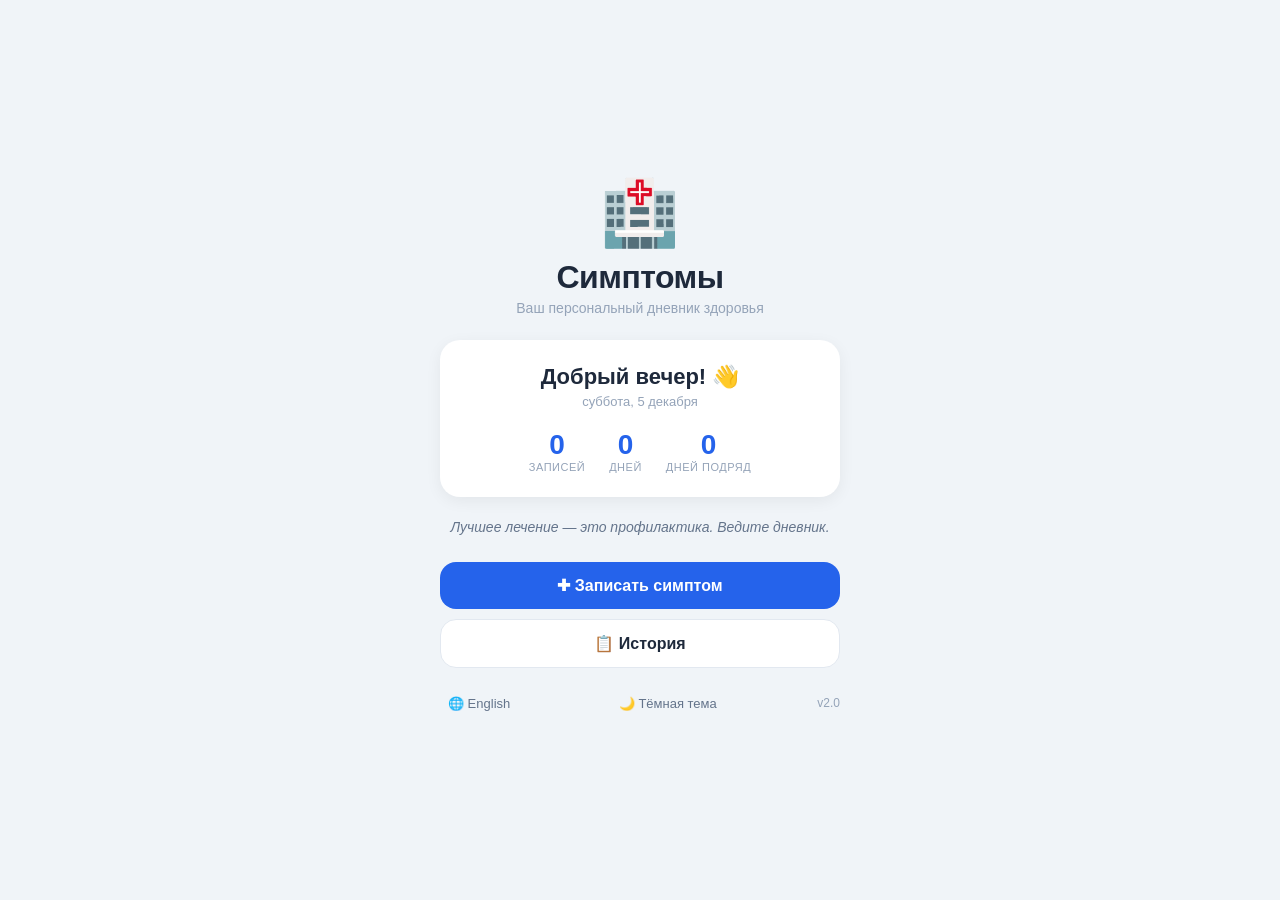
==== commit 748e4485: "Add files via upload" ====
--- a/index.html
+++ b/index.html
@@ -5,107 +5,214 @@
     <meta name="viewport" content="width=device-width, initial-scale=1.0, maximum-scale=1.0, user-scalable=no, viewport-fit=cover">
     <meta name="apple-mobile-web-app-capable" content="yes">
     <meta name="apple-mobile-web-app-status-bar-style" content="black-translucent">
-    <meta name="theme-color" content="#f0f4f8">
-    <title>Симптомы</title>
-
-    <!-- PWA-манифест -->
+    <meta name="theme-color" content="#f0f4f8"> 
+    <title>МедКарта</title>
     <link rel="manifest" href="manifest.json">
-
-    <!-- Стили -->
     <link rel="stylesheet" href="style.css">
 </head>
 <body>
 
-    <div class="header">
-        <h1>🩺 Симптомы</h1>
-        <div class="date-badge" id="today-date"></div>
+    <!-- ПРИВЕТСТВЕННЫЙ ЭКРАН -->
+    <div class="welcome-screen" id="welcome-screen">
+        <div class="welcome-content">
+            <div class="welcome-icon">🏥</div>
+            <h1 class="welcome-title">Симптомы</h1>
+            <p class="welcome-subtitle">Ваш персональный дневник здоровья</p>
+            
+            <div class="welcome-card">
+                <div class="welcome-greeting" id="welcome-greeting"></div>
+                <p class="welcome-date" id="welcome-date"></p>
+                
+                <div class="welcome-stats">
+                    <div class="stat-item">
+                        <div class="stat-value" id="stat-records">0</div>
+                        <div class="stat-label">записей</div>
+                    </div>
+                    <div class="stat-item">
+                        <div class="stat-value" id="stat-days">0</div>
+                        <div class="stat-label">дней</div>
+                    </div>
+                    <div class="stat-item">
+                        <div class="stat-value" id="stat-streak">0</div>
+                        <div class="stat-label">дней подряд</div>
+                    </div>
+                </div>
+            </div>
+
+            <div class="welcome-motivation" id="welcome-motivation"></div>
+
+            <div class="welcome-actions">
+                <button class="welcome-btn primary" id="btn-start-record">✚ Записать симптом</button>
+                <button class="welcome-btn secondary" id="btn-go-history">📋 История</button>
+            </div>
+
+            <div class="welcome-footer">
+                <button class="lang-switch" id="lang-switch">🌐 English</button>
+                <button class="theme-switch" id="theme-switch">🌙 Тёмная тема</button>
+                <span class="version">v2.0</span>
+            </div>
+        </div>
     </div>
 
-    <div class="tabs">
-        <div class="tab active" data-panel="p-in">Ввод</div>
-        <div class="tab" data-panel="p-hist">История</div>
-        <div class="tab" data-panel="p-rep">Отчёт</div>
-    </div>
-
-    <!-- Ввод -->
-    <div class="panel active" id="p-in">
-        <div class="silhouette-container">
-            <svg viewBox="0 0 200 400">
-                <circle cx="100" cy="35" r="26" class="zone" data-zone="Голова"/>
-                <rect x="89" y="58" width="22" height="18" rx="4" class="zone" data-zone="Шея"/>
-                <rect x="67" y="74" width="66" height="75" rx="10" class="zone" data-zone="Грудь"/>
-                <rect x="70" y="148" width="60" height="38" rx="7" class="zone" data-zone="Живот верх"/>
-                <rect x="70" y="184" width="60" height="28" rx="7" class="zone" data-zone="Живот низ"/>
-                <rect x="17" y="82" width="20" height="50" rx="7" class="zone" data-zone="Левое плечо"/>
-                <rect x="19" y="130" width="18" height="46" rx="6" class="zone" data-zone="Левое предплечье"/>
-                <rect x="163" y="82" width="20" height="50" rx="7" class="zone" data-zone="Правое плечо"/>
-                <rect x="163" y="130" width="18" height="46" rx="6" class="zone" data-zone="Правое предплечье"/>
-                <rect x="72" y="210" width="56" height="22" rx="4" class="zone" data-zone="Поясница"/>
-                <rect x="56" y="230" width="28" height="55" rx="7" class="zone" data-zone="Левое бедро"/>
-                <rect x="116" y="230" width="28" height="55" rx="7" class="zone" data-zone="Правое бедро"/>
-                <rect x="58" y="283" width="24" height="50" rx="6" class="zone" data-zone="Левая голень"/>
-                <rect x="118" y="283" width="24" height="50" rx="6" class="zone" data-zone="Правая голень"/>
-            </svg>
-        </div>
-
-        <div class="section-title">Тип</div>
-        <div class="btn-row" id="type-buttons">
-            <div class="btn" data-type="Боль">Боль</div>
-            <div class="btn" data-type="Тошнота">Тошнота</div>
-            <div class="btn" data-type="Головокружение">Круж.гол</div>
-            <div class="btn" data-type="Онемение">Онемение</div>
-            <div class="btn" data-type="Жжение">Жжение</div>
-            <div class="btn" data-type="Давление">Давление</div>
-            <div class="btn" data-type="Спазм">Спазм</div>
-            <div class="btn" data-type="Другое">Другое</div>
-        </div>
-
-        <div id="pain-char-row" style="display:none;">
-            <div class="section-title">Характер</div>
-            <div class="btn-row" id="pain-char-buttons">
-                <div class="btn" data-pain-char="Острая">Острая</div>
-                <div class="btn" data-pain-char="Тянущая">Тянущая</div>
-                <div class="btn" data-pain-char="Пульсирующая">Пульсир</div>
-                <div class="btn" data-pain-char="Тупая">Тупая</div>
-            </div>
-        </div>
-
-        <div class="section-title">Интенсивность</div>
-        <div class="intensity-row" id="intensity-buttons"></div>
-
-        <textarea class="note-input" placeholder="Заметка" id="note"></textarea>
-        <button class="save-btn" id="save-btn">Зафиксировать</button>
-        <div class="saved-msg" id="saved-msg">✅ Записано</div>
-    </div>
-
-    <!-- История -->
-    <div class="panel" id="p-hist">
-        <div id="history-list"></div>
-    </div>
-
-    <!-- Отчёт -->
-    <div class="panel" id="p-rep">
-        <div class="card">
-            <div class="section-title" style="margin-top:0">Период</div>
-            <div class="report-row">
-                <input type="date" id="r-from">
-                <span>—</span>
-                <input type="date" id="r-to">
-                <button class="report-btn" id="gen-rep">Показать</button>
-            </div>
-            <div class="report-output" id="rep-out">Выбери период и нажми «Показать».</div>
-            <button class="copy-btn" id="copy-rep">📋 Скопировать</button>
-        </div>
-    </div>
-
-    <!-- Модалка -->
-    <div class="modal-overlay" id="modal-overlay">
-        <div class="modal">
-            <h3>📝 Детали</h3>
-            <div id="modal-content"></div>
-            <div class="btn-row">
-                <button class="btn-close-modal" id="btn-close">Закрыть</button>
-                <button class="btn-save-context" id="btn-save">Сохранить</button>
+    <!-- ОСНОВНОЕ ПРИЛОЖЕНИЕ -->
+    <div class="app-screen" id="app-screen" style="display:none;">
+        <div class="header">
+            <button class="back-btn" id="back-btn">←</button>
+            <h1>🩺 Симптомы</h1>
+            <div class="header-actions">
+                <button class="theme-switch-sm" id="theme-switch-sm" title="Тема">🌓</button>
+                <div class="date-badge" id="today-date"></div>
+            </div>
+        </div>
+
+        <div class="tabs">
+            <div class="tab active" data-panel="p-in">Ввод</div>
+            <div class="tab" data-panel="p-hist">История</div>
+            <div class="tab" data-panel="p-rep">Отчёт</div>
+        </div>
+
+        <!-- Ввод -->
+        <div class="panel active" id="p-in">
+            <div class="silhouette-container">
+                <svg viewBox="0 0 200 420">
+                    <defs>
+                        <filter id="body-shadow">
+                            <feDropShadow dx="0" dy="2" stdDeviation="3" flood-opacity="0.08"/>
+                        </filter>
+                    </defs>
+                    
+                    <g filter="url(#body-shadow)">
+                        <!-- Голова -->
+                        <ellipse cx="100" cy="32" rx="24" ry="27" class="zone" data-zone="Голова"/>
+                        
+                        <!-- Шея -->
+                        <rect x="90" y="56" width="20" height="16" rx="4" class="zone" data-zone="Шея"/>
+                        
+                        <!-- Торс -->
+                        <path d="M63 72 
+                                 C63 72, 58 100, 58 130 
+                                 L58 210 
+                                 C58 220, 65 228, 80 232 
+                                 L100 236 
+                                 L120 232 
+                                 C135 228, 142 220, 142 210 
+                                 L142 130 
+                                 C142 100, 137 72, 137 72 
+                                 C130 68, 120 66, 100 66 
+                                 C80 66, 70 68, 63 72 Z" 
+                              class="zone" data-zone="Торс"/>
+                        
+                        <!-- Левая рука -->
+                        <path d="M63 80 
+                                 C55 82, 38 90, 25 105 
+                                 C18 115, 15 128, 14 142 
+                                 C13 156, 14 170, 16 182 
+                                 C17 192, 20 200, 28 205 
+                                 C34 208, 42 205, 46 198 
+                                 C48 194, 48 188, 46 182" 
+                              class="zone" data-zone="Левая рука"/>
+                        <ellipse cx="38" cy="208" rx="14" ry="10" class="zone" data-zone="Левая кисть"/>
+                        
+                        <!-- Правая рука -->
+                        <path d="M137 80 
+                                 C145 82, 162 90, 175 105 
+                                 C182 115, 185 128, 186 142 
+                                 C187 156, 186 170, 184 182 
+                                 C183 192, 180 200, 172 205 
+                                 C166 208, 158 205, 154 198 
+                                 C152 194, 152 188, 154 182" 
+                              class="zone" data-zone="Правая рука"/>
+                        <ellipse cx="162" cy="208" rx="14" ry="10" class="zone" data-zone="Правая кисть"/>
+                        
+                        <!-- Таз -->
+                        <ellipse cx="100" cy="236" rx="45" ry="18" class="zone" data-zone="Таз"/>
+                        
+                        <!-- Левая нога -->
+                        <path d="M76 245 
+                                 C70 248, 60 260, 55 280 
+                                 L52 330 
+                                 C50 345, 48 358, 50 370 
+                                 C52 378, 58 382, 68 380 
+                                 C76 378, 82 372, 84 362" 
+                              class="zone" data-zone="Левая нога"/>
+                        <ellipse cx="68" cy="390" rx="22" ry="9" class="zone" data-zone="Левая стопа"/>
+                        
+                        <!-- Правая нога -->
+                        <path d="M124 245 
+                                 C130 248, 140 260, 145 280 
+                                 L148 330 
+                                 C150 345, 152 358, 150 370 
+                                 C148 378, 142 382, 132 380 
+                                 C124 378, 118 372, 116 362" 
+                              class="zone" data-zone="Правая нога"/>
+                        <ellipse cx="132" cy="390" rx="22" ry="9" class="zone" data-zone="Правая стопа"/>
+                    </g>
+                </svg>
+            </div>
+
+            <div class="section-title">Тип</div>
+            <div class="btn-row" id="type-buttons">
+                <div class="btn" data-type="Боль">Боль</div>
+                <div class="btn" data-type="Тошнота">Тошнота</div>
+                <div class="btn" data-type="Головокружение">Круж.гол</div>
+                <div class="btn" data-type="Онемение">Онемение</div>
+                <div class="btn" data-type="Жжение">Жжение</div>
+                <div class="btn" data-type="Давление">Давление</div>
+                <div class="btn" data-type="Спазм">Спазм</div>
+                <div class="btn" data-type="Другое">Другое</div>
+            </div>
+
+            <div id="pain-char-row" style="display:none;">
+                <div class="section-title">Характер</div>
+                <div class="btn-row" id="pain-char-buttons">
+                    <div class="btn" data-pain-char="Острая">Острая</div>
+                    <div class="btn" data-pain-char="Тянущая">Тянущая</div>
+                    <div class="btn" data-pain-char="Пульсирующая">Пульсир</div>
+                    <div class="btn" data-pain-char="Тупая">Тупая</div>
+                </div>
+            </div>
+
+            <div class="section-title">Интенсивность</div>
+            <div class="intensity-row" id="intensity-buttons"></div>
+
+            <textarea class="note-input" placeholder="Заметка" id="note"></textarea>
+            <button class="save-btn" id="save-btn">Зафиксировать</button>
+            <div class="saved-msg" id="saved-msg">✅ Записано</div>
+        </div>
+
+        <!-- История -->
+        <div class="panel" id="p-hist">
+            <div id="history-list"></div>
+        </div>
+
+        <!-- Отчёт -->
+        <div class="panel" id="p-rep">
+            <div class="card">
+                <div class="section-title" style="margin-top:0">Период</div>
+                <div class="report-row">
+                    <input type="date" id="r-from">
+                    <span>—</span>
+                    <input type="date" id="r-to">
+                    <button class="report-btn" id="gen-rep">Показать</button>
+                </div>
+                
+                <div class="report-output" id="rep-out">Выбери период и нажми «Показать».</div>
+                <div class="report-actions">
+                    <button class="copy-btn" id="copy-rep">📋 Скопировать</button>
+                    <button class="copy-btn" id="pdf-rep">🖨️ Сохранить PDF</button>
+                </div>
+            </div>
+        </div>
+
+        <!-- Модалка -->
+        <div class="modal-overlay" id="modal-overlay">
+            <div class="modal">
+                <h3>📝 Детали</h3>
+                <div id="modal-content"></div>
+                <div class="btn-row">
+                    <button class="btn-close-modal" id="btn-close">Закрыть</button>
+                    <button class="btn-save-context" id="btn-save">Сохранить</button>
+                </div>
             </div>
         </div>
     </div>
--- a/style.css
+++ b/style.css
@@ -2,6 +2,7 @@
     --bg: #f0f4f8;
     --card: #fff;
     --primary: #2563eb;
+    --primary-dark: #1d4ed8;
     --danger: #e65050;
     --warning: #e5980b;
     --success: #10b981;
@@ -9,10 +10,163 @@
     --text-secondary: #64748b;
     --text-muted: #94a3b8;
     --border: #e2e8f0;
+    --shadow: 0 4px 16px rgba(0,0,0,0.06);
     --safe-top: env(safe-area-inset-top, 0px);
     --safe-bottom: env(safe-area-inset-bottom, 12px);
 }
 
+/* ===== ТЁМНАЯ ТЕМА ===== */
+body.dark {
+    --bg: #0f172a;
+    --card: #1e293b;
+    --primary: #3b82f6;
+    --primary-dark: #2563eb;
+    --text: #f1f5f9;
+    --text-secondary: #94a3b8;
+    --text-muted: #64748b;
+    --border: #334155;
+    --shadow: 0 4px 16px rgba(0,0,0,0.3);
+}
+
+/* Силуэт в тёмной теме */
+body.dark .zone {
+    fill: #1e293b;
+    stroke: #475569;
+}
+
+/* Кнопки в тёмной теме — невыбранные */
+body.dark .btn,
+body.dark .int-btn {
+    background: var(--card);
+    color: var(--text);
+    border-color: var(--border);
+}
+
+/* Кнопки в тёмной теме — ВЫБРАННЫЕ */
+body.dark .btn.selected {
+    background: #3b82f6;
+    border-color: #60a5fa;
+    color: #fff;
+    box-shadow: 0 0 0 2px rgba(59, 130, 246, 0.3);
+}
+
+body.dark .int-btn.selected {
+    background: #3b82f6;
+    border-color: #60a5fa;
+    color: #fff;
+    box-shadow: 0 0 0 2px rgba(59, 130, 246, 0.3);
+}
+
+/* Кнопки интенсивности 7-10 в тёмной теме */
+body.dark .int-btn.high-light {
+    background: #3b1a1a;
+    border-color: #5c1a1a;
+    color: #f87171;
+}
+
+body.dark .int-btn.high-light.selected {
+    background: #dc2626;
+    border-color: #f87171;
+    color: #fff;
+    box-shadow: 0 0 0 2px rgba(220, 38, 38, 0.4);
+}
+
+/* Бейджи интенсивности в тёмной теме */
+body.dark .intensity-badge.high {
+    background: #3b1a1a;
+    color: #f87171;
+}
+
+body.dark .intensity-badge.mid {
+    background: #3b2e1a;
+    color: #fbbf24;
+}
+
+body.dark .intensity-badge.low {
+    background: #1a2e3b;
+    color: #60a5fa;
+}
+
+/* Поля ввода в тёмной теме */
+body.dark .note-input,
+body.dark .report-row input,
+body.dark .modal input {
+    background: var(--card);
+    color: var(--text);
+    border-color: var(--border);
+}
+
+body.dark .note-input::placeholder,
+body.dark .modal input::placeholder {
+    color: #64748b;
+}
+
+/* Карточки и модалки */
+body.dark .welcome-card,
+body.dark .modal {
+    background: var(--card);
+}
+
+body.dark .report-output {
+    background: var(--bg);
+    color: var(--text);
+}
+
+/* Табы в тёмной теме */
+body.dark .tabs {
+    background: var(--card);
+}
+
+body.dark .tab {
+    color: var(--text-secondary);
+}
+
+body.dark .tab.active {
+    background: #3b82f6;
+    color: #fff;
+}
+
+/* Кнопки действий в тёмной теме */
+body.dark .copy-btn {
+    background: var(--card);
+    color: var(--text);
+    border-color: var(--border);
+}
+
+body.dark .copy-btn:active {
+    background: #334155;
+}
+
+body.dark .btn-close-modal {
+    background: var(--bg);
+    color: var(--text-secondary);
+    border-color: var(--border);
+}
+
+body.dark .btn-save-context {
+    background: #3b82f6;
+    color: #fff;
+}
+
+/* Кнопка "Назад" */
+body.dark .back-btn:active {
+    background: #334155;
+}
+
+body.dark .theme-switch:active,
+body.dark .theme-switch-sm:active,
+body.dark .lang-switch:active {
+    background: #334155;
+}
+
+/* welcome-кнопки */
+body.dark .welcome-btn.secondary {
+    background: var(--card);
+    color: var(--text);
+    border-color: var(--border);
+}
+
+/* ===== БАЗОВЫЕ СТИЛИ ===== */
 * {
     margin: 0;
     padding: 0;
@@ -26,26 +180,216 @@
     margin: 0 auto;
     -webkit-tap-highlight-color: transparent;
     -webkit-font-smoothing: antialiased;
+    min-height: 100vh;
+    user-select: none;
+    transition: background 0.3s, color 0.3s;
+}
+
+/* ===== ПРИВЕТСТВЕННЫЙ ЭКРАН ===== */
+.welcome-screen {
+    padding: calc(20px + var(--safe-top)) 20px calc(30px + var(--safe-bottom));
+    min-height: 100vh;
+    display: flex;
+    align-items: center;
+    justify-content: center;
+}
+
+.welcome-content {
+    width: 100%;
+    max-width: 400px;
+    text-align: center;
+}
+
+.welcome-icon {
+    font-size: 64px;
+    margin-bottom: 8px;
+}
+
+.welcome-title {
+    font-size: 32px;
+    font-weight: 800;
+    letter-spacing: -0.5px;
+    color: var(--text);
+    margin-bottom: 4px;
+}
+
+.welcome-subtitle {
+    font-size: 14px;
+    color: var(--text-muted);
+    margin-bottom: 24px;
+}
+
+.welcome-card {
+    background: var(--card);
+    border-radius: 20px;
+    padding: 24px 20px;
+    box-shadow: var(--shadow);
+    margin-bottom: 20px;
+}
+
+.welcome-greeting {
+    font-size: 22px;
+    font-weight: 700;
+    color: var(--text);
+    margin-bottom: 4px;
+}
+
+.welcome-date {
+    font-size: 13px;
+    color: var(--text-muted);
+    margin-bottom: 20px;
+}
+
+.welcome-stats {
+    display: flex;
+    justify-content: center;
+    gap: 24px;
+}
+
+.stat-item {
+    text-align: center;
+}
+
+.stat-value {
+    font-size: 28px;
+    font-weight: 800;
+    color: var(--primary);
+}
+
+.stat-label {
+    font-size: 11px;
+    color: var(--text-muted);
+    text-transform: uppercase;
+    letter-spacing: 0.5px;
+}
+
+.welcome-motivation {
+    font-size: 14px;
+    color: var(--text-secondary);
+    margin-bottom: 24px;
+    line-height: 1.5;
+    font-style: italic;
+}
+
+.welcome-actions {
+    display: flex;
+    flex-direction: column;
+    gap: 10px;
+}
+
+.welcome-btn {
+    width: 100%;
+    padding: 14px;
+    border-radius: 16px;
+    font-size: 16px;
+    font-weight: 700;
+    border: none;
+    cursor: pointer;
+    transition: all 0.15s;
+}
+
+.welcome-btn:active {
+    transform: scale(0.97);
+}
+
+.welcome-btn.primary {
+    background: var(--primary);
+    color: #fff;
+}
+
+.welcome-btn.secondary {
+    background: var(--card);
+    color: var(--text);
+    border: 1px solid var(--border);
+}
+
+.welcome-footer {
+    margin-top: 24px;
+    display: flex;
+    justify-content: space-between;
+    align-items: center;
+    flex-wrap: wrap;
+    gap: 8px;
+}
+
+.lang-switch,
+.theme-switch {
+    background: none;
+    border: none;
+    font-size: 13px;
+    color: var(--text-secondary);
+    cursor: pointer;
+    padding: 4px 8px;
+    border-radius: 8px;
+}
+
+.lang-switch:active,
+.theme-switch:active {
+    background: var(--border);
+}
+
+.version {
+    font-size: 12px;
+    color: var(--text-muted);
+}
+
+/* ===== ОСНОВНОЕ ПРИЛОЖЕНИЕ ===== */
+.app-screen {
     padding: 8px 12px;
     padding-top: calc(8px + var(--safe-top));
     padding-bottom: calc(16px + var(--safe-bottom));
     min-height: 100vh;
-    user-select: none;
-}
-
-/* Шапка */
+}
+
+.back-btn {
+    background: none;
+    border: none;
+    font-size: 18px;
+    color: var(--text-secondary);
+    cursor: pointer;
+    padding: 4px 8px;
+    border-radius: 8px;
+}
+
+.back-btn:active {
+    background: var(--border);
+}
+
 .header {
     display: flex;
     align-items: center;
     justify-content: space-between;
     margin-bottom: 8px;
-}
+    gap: 8px;
+}
+
 .header h1 {
     font-size: 18px;
     font-weight: 700;
     letter-spacing: -0.2px;
     white-space: nowrap;
-}
+    flex: 1;
+}
+
+.header-actions {
+    display: flex;
+    align-items: center;
+    gap: 6px;
+}
+
+.theme-switch-sm {
+    background: none;
+    border: none;
+    font-size: 16px;
+    cursor: pointer;
+    padding: 2px 4px;
+    border-radius: 6px;
+}
+
+.theme-switch-sm:active {
+    background: var(--border);
+}
+
 .header .date-badge {
     font-size: 11px;
     color: var(--text-secondary);
@@ -68,6 +412,7 @@
     top: calc(4px + var(--safe-top));
     z-index: 10;
 }
+
 .tab {
     flex: 1;
     text-align: center;
@@ -80,6 +425,7 @@
     transition: all 0.15s;
     white-space: nowrap;
 }
+
 .tab.active {
     background: var(--primary);
     color: #fff;
@@ -88,6 +434,7 @@
 .panel {
     display: none;
 }
+
 .panel.active {
     display: block;
 }
@@ -98,16 +445,21 @@
     justify-content: center;
     margin: 0 0 4px;
 }
+
 svg {
-    width: 130px;
+    width: 200px;
     height: auto;
-}
+    margin: 0 auto;
+}
+
 .zone {
     fill: #e8ecf1;
     stroke: #c8cdd5;
     stroke-width: 1.6;
     cursor: pointer;
-}
+    transition: fill 0.15s;
+}
+
 .zone.active {
     fill: var(--danger);
     stroke: #c53030;
@@ -127,6 +479,7 @@
     flex-wrap: wrap;
     gap: 4px;
 }
+
 .btn {
     padding: 6px 9px;
     border: 1px solid var(--border);
@@ -136,20 +489,25 @@
     font-size: 11px;
     font-weight: 500;
     cursor: pointer;
-}
+    transition: all 0.15s;
+}
+
 .btn:active {
     transform: scale(0.96);
 }
+
 .btn.selected {
     background: var(--primary);
     border-color: var(--primary);
     color: #fff;
+    box-shadow: 0 0 0 2px rgba(37, 99, 235, 0.2);
 }
 
 .intensity-row {
     display: flex;
     gap: 2px;
 }
+
 .int-btn {
     flex: 1;
     padding: 8px 0;
@@ -161,21 +519,27 @@
     font-size: 11px;
     font-weight: 700;
     cursor: pointer;
-}
+    transition: all 0.15s;
+}
+
 .int-btn.selected {
     background: var(--primary);
     border-color: var(--primary);
     color: #fff;
-}
+    box-shadow: 0 0 0 2px rgba(37, 99, 235, 0.2);
+}
+
 .int-btn.high-light {
     border-color: #fecaca;
     background: #fff5f5;
     color: var(--danger);
 }
+
 .int-btn.high-light.selected {
     background: var(--danger);
     border-color: var(--danger);
     color: #fff;
+    box-shadow: 0 0 0 2px rgba(230, 80, 80, 0.3);
 }
 
 .note-input {
@@ -190,6 +554,10 @@
     resize: none;
     height: 34px;
     font-family: inherit;
+}
+
+.note-input::placeholder {
+    color: var(--text-muted);
 }
 
 .save-btn {
@@ -203,9 +571,12 @@
     font-size: 14px;
     font-weight: 700;
     cursor: pointer;
-}
+    transition: all 0.15s;
+}
+
 .save-btn:active {
     opacity: 0.9;
+    transform: scale(0.97);
 }
 
 .saved-msg {
@@ -217,6 +588,7 @@
     opacity: 0;
     transition: opacity 0.2s;
 }
+
 .saved-msg.show {
     opacity: 1;
 }
@@ -233,6 +605,7 @@
     justify-content: space-between;
     align-items: center;
 }
+
 .history-item .left {
     display: flex;
     flex-direction: column;
@@ -240,42 +613,51 @@
     flex: 1;
     min-width: 0;
 }
+
 .history-item .zone-name {
     font-weight: 600;
     font-size: 13px;
 }
+
 .history-item .type-name {
     font-size: 11px;
     color: var(--text-secondary);
 }
+
 .history-item .date-name {
     font-size: 10px;
     color: var(--text-muted);
 }
+
 .history-item .right {
     display: flex;
     align-items: center;
     gap: 4px;
     flex-shrink: 0;
 }
+
 .intensity-badge {
     border-radius: 5px;
     padding: 3px 6px;
     font-weight: 700;
     font-size: 11px;
 }
+
 .intensity-badge.high {
     background: #fef2f2;
     color: var(--danger);
 }
+
 .intensity-badge.mid {
     background: #fffbeb;
     color: var(--warning);
 }
+
 .intensity-badge.low {
     background: #eff4ff;
     color: var(--primary);
 }
+
 .delete-btn {
     background: none;
     border: none;
@@ -284,6 +666,7 @@
     cursor: pointer;
     padding: 2px 6px;
 }
+
 .empty-history {
     text-align: center;
     color: var(--text-muted);
@@ -297,12 +680,14 @@
     border-radius: 10px;
     padding: 12px;
 }
+
 .report-row {
     display: flex;
     gap: 4px;
     align-items: center;
     margin-bottom: 8px;
 }
+
 .report-row input {
     flex: 1;
     padding: 7px 4px;
@@ -314,10 +699,13 @@
     font-family: inherit;
     min-width: 0;
 }
+
 .report-row span {
     font-size: 11px;
     flex-shrink: 0;
-}
+    color: var(--text-muted);
+}
+
 .report-btn {
     padding: 7px 10px;
     background: var(--primary);
@@ -330,6 +718,7 @@
     white-space: nowrap;
     flex-shrink: 0;
 }
+
 .report-output {
     background: var(--bg);
     border: 1px solid var(--border);
@@ -338,14 +727,20 @@
     font-size: 10px;
     line-height: 1.5;
     white-space: pre-wrap;
-    max-height: 40vh;
+    max-height: 50vh;
     overflow-y: auto;
     font-family: 'SF Mono', monospace;
 }
+
+.report-actions {
+    display: flex;
+    gap: 6px;
+    margin-top: 6px;
+}
+
 .copy-btn {
-    width: 100%;
+    flex: 1;
     padding: 10px;
-    margin-top: 6px;
     background: var(--card);
     border: 1px solid var(--border);
     color: var(--text);
@@ -353,6 +748,11 @@
     font-size: 12px;
     font-weight: 600;
     cursor: pointer;
+    transition: all 0.15s;
+}
+
+.copy-btn:active {
+    background: var(--bg);
 }
 
 /* Модалка */
@@ -367,9 +767,11 @@
     justify-content: center;
     align-items: flex-end;
 }
+
 .modal-overlay.open {
     display: flex;
 }
+
 .modal {
     background: var(--card);
     border-radius: 18px 18px 0 0;
@@ -379,19 +781,23 @@
     max-height: 75vh;
     overflow-y: auto;
 }
+
 .modal h3 {
     font-size: 15px;
     margin-bottom: 10px;
 }
+
 .modal .field {
     margin-bottom: 8px;
 }
+
 .modal label {
     font-size: 10px;
     color: var(--text-muted);
     font-weight: 600;
     text-transform: uppercase;
 }
+
 .modal input {
     width: 100%;
     padding: 8px;
@@ -400,12 +806,15 @@
     border-radius: 6px;
     font-size: 13px;
     margin-top: 2px;
-}
+    color: var(--text);
+}
+
 .modal .btn-row {
     display: flex;
     gap: 6px;
     margin-top: 12px;
 }
+
 .modal .btn-save-context,
 .modal .btn-close-modal {
     flex: 1;
@@ -415,13 +824,29 @@
     font-size: 13px;
     cursor: pointer;
 }
+
 .modal .btn-save-context {
     background: var(--primary);
     border: none;
     color: #fff;
 }
+
 .modal .btn-close-modal {
     background: var(--bg);
     border: 1px solid var(--border);
     color: var(--text-secondary);
+}
+
+@media (max-width: 380px) {
+    svg {
+        width: 170px;
+    }
+    .btn {
+        padding: 5px 7px;
+        font-size: 10px;
+    }
+    .int-btn {
+        font-size: 10px;
+        padding: 6px 0;
+    }
 }
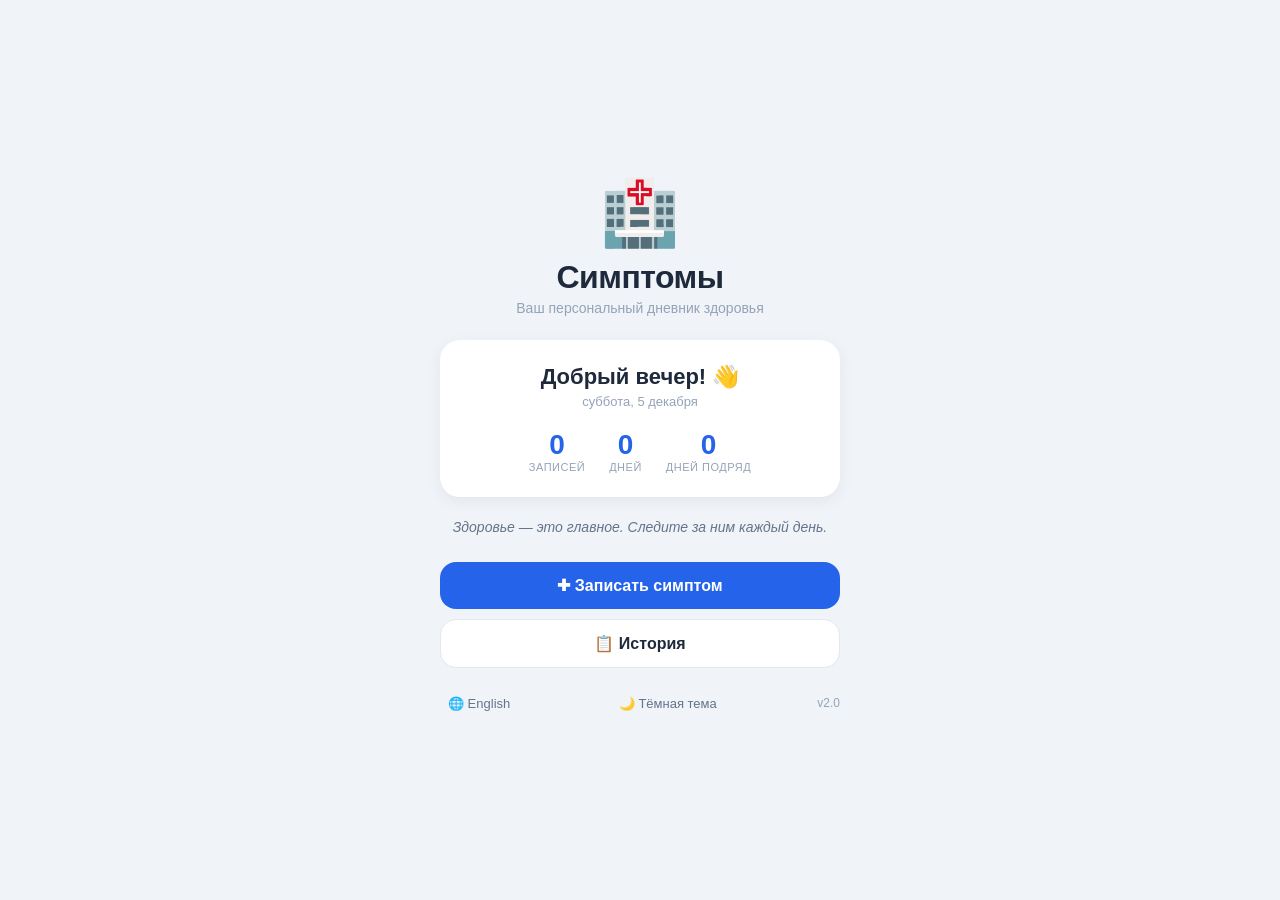
==== commit 7eed9956: "Add files via upload" ====
--- a/index.html
+++ b/index.html
@@ -150,6 +150,12 @@
                 </svg>
             </div>
 
+            <!-- Органы для выбранной зоны -->
+            <div id="organ-row" style="display:none;">
+                <div class="section-title">Орган / Часть тела</div>
+                <div class="btn-row" id="organ-buttons"></div>
+            </div>
+
             <div class="section-title">Тип</div>
             <div class="btn-row" id="type-buttons">
                 <div class="btn" data-type="Боль">Боль</div>
--- a/style.css
+++ b/style.css
@@ -34,6 +34,13 @@
     stroke: #475569;
 }
 
+/* Подсветка активных зон в тёмной теме */
+body.dark .zone.active {
+    fill: #dc2626;
+    stroke: #ef4444;
+    filter: drop-shadow(0 0 4px rgba(220, 38, 38, 0.5));
+}
+
 /* Кнопки в тёмной теме — невыбранные */
 body.dark .btn,
 body.dark .int-btn {
@@ -457,12 +464,14 @@
     stroke: #c8cdd5;
     stroke-width: 1.6;
     cursor: pointer;
-    transition: fill 0.15s;
-}
-
+    transition: fill 0.15s, filter 0.15s;
+}
+
+/* Подсветка активных зон в светлой теме */
 .zone.active {
-    fill: var(--danger);
+    fill: #e65050;
     stroke: #c53030;
+    filter: drop-shadow(0 0 4px rgba(230, 80, 80, 0.3));
 }
 
 .section-title {
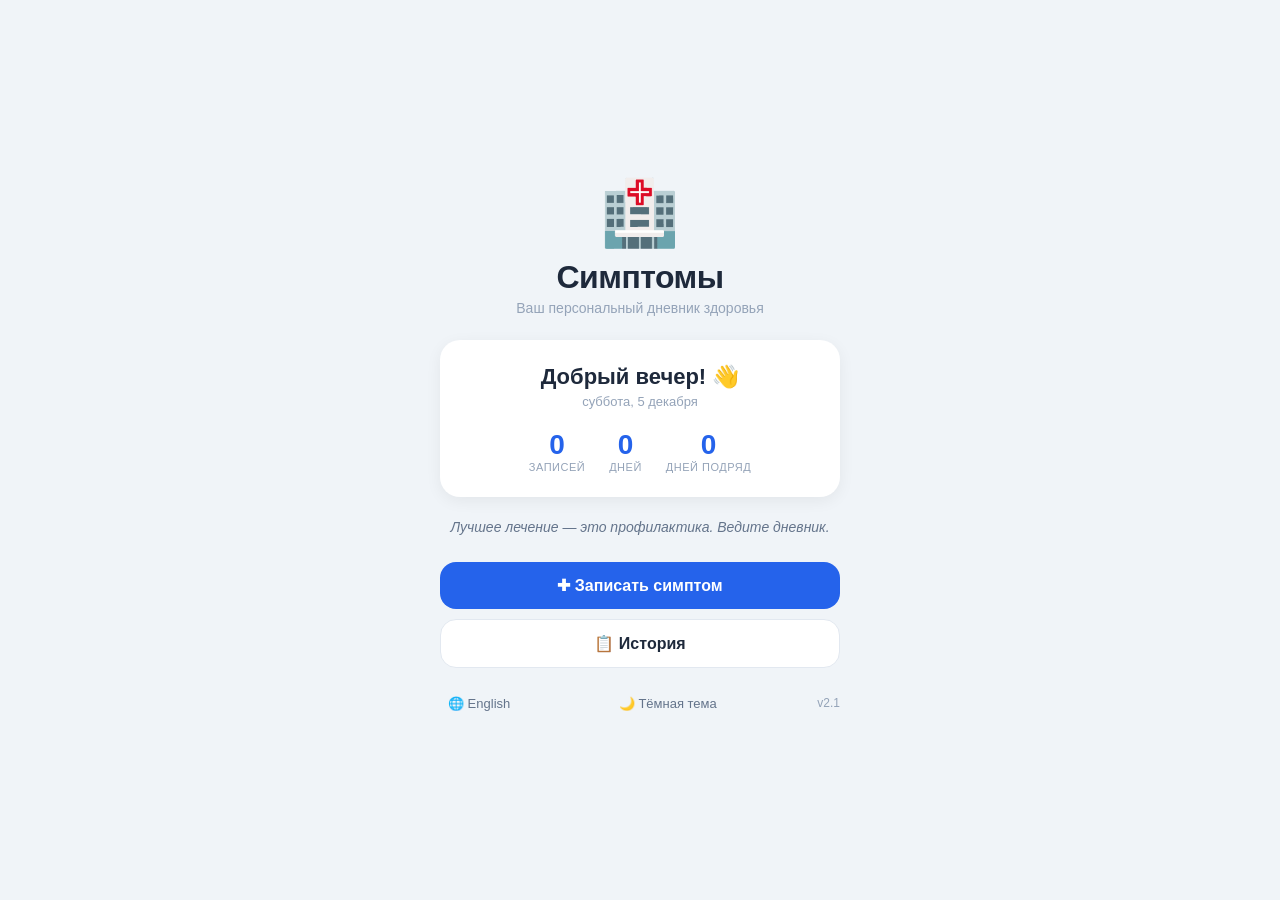
==== commit 60cd2aab: "Add files via upload" ====
--- a/index.html
+++ b/index.html
@@ -49,7 +49,7 @@
             <div class="welcome-footer">
                 <button class="lang-switch" id="lang-switch">🌐 English</button>
                 <button class="theme-switch" id="theme-switch">🌙 Тёмная тема</button>
-                <span class="version">v2.0</span>
+                <span class="version">v2.1</span>
             </div>
         </div>
     </div>
@@ -73,7 +73,12 @@
 
         <!-- Ввод -->
         <div class="panel active" id="p-in">
-            <div class="silhouette-container">
+            <div class="view-toggle">
+                <button class="view-btn active" data-view="body">Тело</button>
+                <button class="view-btn" data-view="organs">Органы</button>
+            </div>
+
+            <div class="silhouette-container" id="silhouette-body">
                 <svg viewBox="0 0 200 420">
                     <defs>
                         <filter id="body-shadow">
@@ -150,11 +155,83 @@
                 </svg>
             </div>
 
-            <!-- Органы для выбранной зоны -->
-            <div id="organ-row" style="display:none;">
-                <div class="section-title">Орган / Часть тела</div>
-                <div class="btn-row" id="organ-buttons"></div>
-            </div>
+            <div class="silhouette-container" id="silhouette-organs" style="display:none;">
+                <svg viewBox="0 0 200 420">
+                    <defs>
+                        <filter id="organ-shadow">
+                            <feDropShadow dx="0" dy="1" stdDeviation="2" flood-opacity="0.1"/>
+                        </filter>
+                    </defs>
+                    
+                    <g filter="url(#organ-shadow)">
+                        <!-- Контур тела (фон) -->
+                        <ellipse cx="100" cy="32" rx="24" ry="27" fill="#f0f4f8" stroke="#c8cdd5" stroke-width="1" opacity="0.3"/>
+                        <path d="M63 72 C63 72, 58 100, 58 130 L58 210 C58 220, 65 228, 80 232 L100 236 L120 232 C135 228, 142 220, 142 210 L142 130 C142 100, 137 72, 137 72 C130 68, 120 66, 100 66 C80 66, 70 68, 63 72 Z" fill="#f0f4f8" stroke="#c8cdd5" stroke-width="1" opacity="0.3"/>
+                        
+                        <!-- Мозг -->
+                        <ellipse cx="100" cy="28" rx="16" ry="14" class="zone organ-zone" data-zone="Голова" data-organ="Мозг"/>
+                        <text x="100" y="32" text-anchor="middle" font-size="6" fill="#64748b" pointer-events="none">Мозг</text>
+                        
+                        <!-- Глаза -->
+                        <ellipse cx="90" cy="24" rx="5" ry="4" class="zone organ-zone" data-zone="Голова" data-organ="Глаза"/>
+                        <ellipse cx="110" cy="24" rx="5" ry="4" class="zone organ-zone" data-zone="Голова" data-organ="Глаза"/>
+                        
+                        <!-- Уши -->
+                        <ellipse cx="72" cy="28" rx="4" ry="6" class="zone organ-zone" data-zone="Голова" data-organ="Уши"/>
+                        <ellipse cx="128" cy="28" rx="4" ry="6" class="zone organ-zone" data-zone="Голова" data-organ="Уши"/>
+                        
+                        <!-- Нос -->
+                        <ellipse cx="100" cy="34" rx="4" ry="3" class="zone organ-zone" data-zone="Голова" data-organ="Нос"/>
+                        
+                        <!-- Рот/Зубы -->
+                        <ellipse cx="100" cy="42" rx="6" ry="3" class="zone organ-zone" data-zone="Голова" data-organ="Зубы"/>
+                        
+                        <!-- Горло -->
+                        <rect x="92" y="55" width="16" height="12" rx="3" class="zone organ-zone" data-zone="Шея" data-organ="Горло"/>
+                        <text x="100" y="63" text-anchor="middle" font-size="5" fill="#64748b" pointer-events="none">Горло</text>
+                        
+                        <!-- Щитовидная -->
+                        <rect x="88" y="68" width="24" height="6" rx="2" class="zone organ-zone" data-zone="Шея" data-organ="Щитовидная железа"/>
+                        
+                        <!-- Сердце -->
+                        <ellipse cx="85" cy="100" rx="12" ry="14" class="zone organ-zone" data-zone="Торс" data-organ="Сердце"/>
+                        <text x="85" y="104" text-anchor="middle" font-size="6" fill="#64748b" pointer-events="none">Сердце</text>
+                        
+                        <!-- Лёгкие -->
+                        <ellipse cx="78" cy="108" rx="14" ry="18" class="zone organ-zone" data-zone="Торс" data-organ="Лёгкие"/>
+                        <ellipse cx="122" cy="108" rx="14" ry="18" class="zone organ-zone" data-zone="Торс" data-organ="Лёгкие"/>
+                        <text x="78" y="112" text-anchor="middle" font-size="6" fill="#64748b" pointer-events="none">Лёгкое</text>
+                        <text x="122" y="112" text-anchor="middle" font-size="6" fill="#64748b" pointer-events="none">Лёгкое</text>
+                        
+                        <!-- Печень -->
+                        <path d="M75 130 C75 125, 95 120, 100 125 C105 120, 125 125, 125 130 C125 140, 95 145, 75 130 Z" class="zone organ-zone" data-zone="Торс" data-organ="Печень"/>
+                        <text x="100" y="135" text-anchor="middle" font-size="6" fill="#64748b" pointer-events="none">Печень</text>
+                        
+                        <!-- Желудок -->
+                        <ellipse cx="95" cy="145" rx="14" ry="11" class="zone organ-zone" data-zone="Торс" data-organ="Желудок"/>
+                        <text x="95" y="148" text-anchor="middle" font-size="6" fill="#64748b" pointer-events="none">Желудок</text>
+                        
+                        <!-- Поджелудочная -->
+                        <ellipse cx="105" cy="158" rx="16" ry="5" class="zone organ-zone" data-zone="Торс" data-organ="Поджелудочная"/>
+                        <text x="105" y="160" text-anchor="middle" font-size="5" fill="#64748b" pointer-events="none">Поджелуд.</text>
+                        
+                        <!-- Кишечник -->
+                        <path d="M80 155 C80 170, 120 170, 120 185 C120 195, 80 195, 80 210 C80 220, 120 220, 120 225" fill="none" stroke="#c8cdd5" stroke-width="6" stroke-linecap="round" class="zone organ-zone" data-zone="Торс" data-organ="Кишечник"/>
+                        
+                        <!-- Почки -->
+                        <ellipse cx="72" cy="160" rx="6" ry="9" class="zone organ-zone" data-zone="Торс" data-organ="Почки"/>
+                        <ellipse cx="128" cy="160" rx="6" ry="9" class="zone organ-zone" data-zone="Торс" data-organ="Почки"/>
+                        <text x="72" y="163" text-anchor="middle" font-size="5" fill="#64748b" pointer-events="none">Почка</text>
+                        <text x="128" y="163" text-anchor="middle" font-size="5" fill="#64748b" pointer-events="none">Почка</text>
+                        
+                        <!-- Мочевой пузырь -->
+                        <ellipse cx="100" cy="220" rx="12" ry="8" class="zone organ-zone" data-zone="Таз" data-organ="Мочевой пузырь"/>
+                        <text x="100" y="223" text-anchor="middle" font-size="5" fill="#64748b" pointer-events="none">Моч.пуз.</text>
+                    </g>
+                </svg>
+            </div>
+
+            <div class="section-title" id="selected-info" style="text-align:center;min-height:18px;"></div>
 
             <div class="section-title">Тип</div>
             <div class="btn-row" id="type-buttons">
--- a/style.css
+++ b/style.css
@@ -28,20 +28,17 @@
     --shadow: 0 4px 16px rgba(0,0,0,0.3);
 }
 
-/* Силуэт в тёмной теме */
 body.dark .zone {
     fill: #1e293b;
     stroke: #475569;
 }
 
-/* Подсветка активных зон в тёмной теме */
 body.dark .zone.active {
     fill: #dc2626;
     stroke: #ef4444;
     filter: drop-shadow(0 0 4px rgba(220, 38, 38, 0.5));
 }
 
-/* Кнопки в тёмной теме — невыбранные */
 body.dark .btn,
 body.dark .int-btn {
     background: var(--card);
@@ -49,7 +46,6 @@
     border-color: var(--border);
 }
 
-/* Кнопки в тёмной теме — ВЫБРАННЫЕ */
 body.dark .btn.selected {
     background: #3b82f6;
     border-color: #60a5fa;
@@ -64,7 +60,6 @@
     box-shadow: 0 0 0 2px rgba(59, 130, 246, 0.3);
 }
 
-/* Кнопки интенсивности 7-10 в тёмной теме */
 body.dark .int-btn.high-light {
     background: #3b1a1a;
     border-color: #5c1a1a;
@@ -78,7 +73,6 @@
     box-shadow: 0 0 0 2px rgba(220, 38, 38, 0.4);
 }
 
-/* Бейджи интенсивности в тёмной теме */
 body.dark .intensity-badge.high {
     background: #3b1a1a;
     color: #f87171;
@@ -94,7 +88,6 @@
     color: #60a5fa;
 }
 
-/* Поля ввода в тёмной теме */
 body.dark .note-input,
 body.dark .report-row input,
 body.dark .modal input {
@@ -108,7 +101,6 @@
     color: #64748b;
 }
 
-/* Карточки и модалки */
 body.dark .welcome-card,
 body.dark .modal {
     background: var(--card);
@@ -119,7 +111,6 @@
     color: var(--text);
 }
 
-/* Табы в тёмной теме */
 body.dark .tabs {
     background: var(--card);
 }
@@ -133,7 +124,6 @@
     color: #fff;
 }
 
-/* Кнопки действий в тёмной теме */
 body.dark .copy-btn {
     background: var(--card);
     color: var(--text);
@@ -155,7 +145,6 @@
     color: #fff;
 }
 
-/* Кнопка "Назад" */
 body.dark .back-btn:active {
     background: #334155;
 }
@@ -166,11 +155,32 @@
     background: #334155;
 }
 
-/* welcome-кнопки */
 body.dark .welcome-btn.secondary {
     background: var(--card);
     color: var(--text);
     border-color: var(--border);
+}
+
+body.dark .view-btn {
+    background: var(--card);
+    color: var(--text-secondary);
+    border-color: var(--border);
+}
+
+body.dark .view-btn.active {
+    background: #3b82f6;
+    border-color: #60a5fa;
+    color: #fff;
+}
+
+body.dark .organ-zone {
+    fill: #1e293b;
+    stroke: #475569;
+}
+
+body.dark .organ-zone.active {
+    fill: #dc2626;
+    stroke: #ef4444;
 }
 
 /* ===== БАЗОВЫЕ СТИЛИ ===== */
@@ -446,6 +456,32 @@
     display: block;
 }
 
+/* Переключатель видов */
+.view-toggle {
+    display: flex;
+    gap: 4px;
+    margin-bottom: 8px;
+    justify-content: center;
+}
+
+.view-btn {
+    padding: 6px 16px;
+    border: 1px solid var(--border);
+    background: var(--card);
+    color: var(--text-secondary);
+    border-radius: 14px;
+    font-size: 12px;
+    font-weight: 600;
+    cursor: pointer;
+    transition: all 0.15s;
+}
+
+.view-btn.active {
+    background: var(--primary);
+    border-color: var(--primary);
+    color: #fff;
+}
+
 /* Силуэт */
 .silhouette-container {
     display: flex;
@@ -467,13 +503,26 @@
     transition: fill 0.15s, filter 0.15s;
 }
 
-/* Подсветка активных зон в светлой теме */
 .zone.active {
     fill: #e65050;
     stroke: #c53030;
     filter: drop-shadow(0 0 4px rgba(230, 80, 80, 0.3));
 }
 
+.organ-zone {
+    fill: #dce8f5;
+    stroke: #94a3b8;
+    stroke-width: 1.2;
+    cursor: pointer;
+    transition: fill 0.15s, filter 0.15s;
+}
+
+.organ-zone.active {
+    fill: #e65050;
+    stroke: #c53030;
+    filter: drop-shadow(0 0 4px rgba(230, 80, 80, 0.3));
+}
+
 .section-title {
     font-size: 10px;
     color: var(--text-muted);
@@ -481,6 +530,13 @@
     text-transform: uppercase;
     letter-spacing: 0.6px;
     font-weight: 600;
+}
+
+#selected-info {
+    font-size: 12px;
+    color: var(--primary);
+    font-weight: 600;
+    margin: 4px 0;
 }
 
 .btn-row {
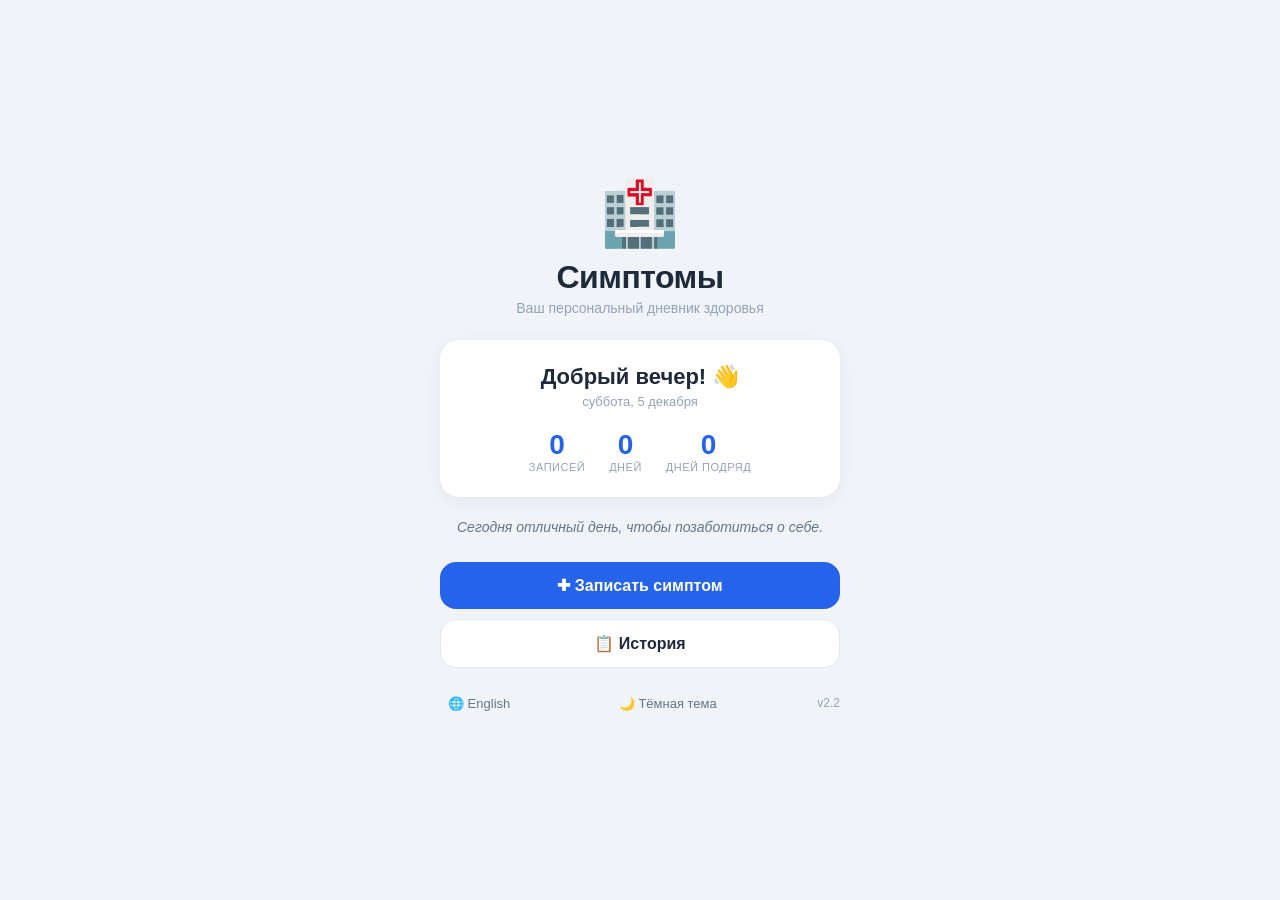
==== commit 3623ca81: "Add files via upload" ====
--- a/index.html
+++ b/index.html
@@ -49,7 +49,7 @@
             <div class="welcome-footer">
                 <button class="lang-switch" id="lang-switch">🌐 English</button>
                 <button class="theme-switch" id="theme-switch">🌙 Тёмная тема</button>
-                <span class="version">v2.1</span>
+                <span class="version">v2.2</span>
             </div>
         </div>
     </div>
@@ -79,7 +79,7 @@
             </div>
 
             <div class="silhouette-container" id="silhouette-body">
-                <svg viewBox="0 0 200 420">
+                <svg viewBox="0 0 200 460">
                     <defs>
                         <filter id="body-shadow">
                             <feDropShadow dx="0" dy="2" stdDeviation="3" flood-opacity="0.08"/>
@@ -88,145 +88,200 @@
                     
                     <g filter="url(#body-shadow)">
                         <!-- Голова -->
-                        <ellipse cx="100" cy="32" rx="24" ry="27" class="zone" data-zone="Голова"/>
+                        <ellipse cx="100" cy="34" rx="26" ry="29" class="zone" data-zone="Голова"/>
                         
                         <!-- Шея -->
-                        <rect x="90" y="56" width="20" height="16" rx="4" class="zone" data-zone="Шея"/>
+                        <rect x="89" y="60" width="22" height="18" rx="5" class="zone" data-zone="Шея"/>
                         
                         <!-- Торс -->
-                        <path d="M63 72 
-                                 C63 72, 58 100, 58 130 
-                                 L58 210 
-                                 C58 220, 65 228, 80 232 
-                                 L100 236 
-                                 L120 232 
-                                 C135 228, 142 220, 142 210 
-                                 L142 130 
-                                 C142 100, 137 72, 137 72 
-                                 C130 68, 120 66, 100 66 
-                                 C80 66, 70 68, 63 72 Z" 
+                        <path d="M62 76 
+                                 C62 76, 56 105, 56 135 
+                                 L56 215 
+                                 C56 226, 63 234, 78 238 
+                                 L100 242 
+                                 L122 238 
+                                 C137 234, 144 226, 144 215 
+                                 L144 135 
+                                 C144 105, 138 76, 138 76 
+                                 C131 72, 120 68, 100 68 
+                                 C80 68, 69 72, 62 76 Z" 
                               class="zone" data-zone="Торс"/>
                         
                         <!-- Левая рука -->
-                        <path d="M63 80 
-                                 C55 82, 38 90, 25 105 
-                                 C18 115, 15 128, 14 142 
-                                 C13 156, 14 170, 16 182 
-                                 C17 192, 20 200, 28 205 
-                                 C34 208, 42 205, 46 198 
-                                 C48 194, 48 188, 46 182" 
+                        <path d="M62 84 
+                                 C53 86, 36 94, 23 109 
+                                 C16 119, 13 133, 12 147 
+                                 C11 161, 12 175, 14 188 
+                                 C15 198, 18 206, 26 212 
+                                 C32 216, 40 213, 44 206 
+                                 C46 202, 46 196, 44 190" 
                               class="zone" data-zone="Левая рука"/>
-                        <ellipse cx="38" cy="208" rx="14" ry="10" class="zone" data-zone="Левая кисть"/>
+                        <ellipse cx="36" cy="216" rx="16" ry="11" class="zone" data-zone="Левая кисть"/>
                         
                         <!-- Правая рука -->
-                        <path d="M137 80 
-                                 C145 82, 162 90, 175 105 
-                                 C182 115, 185 128, 186 142 
-                                 C187 156, 186 170, 184 182 
-                                 C183 192, 180 200, 172 205 
-                                 C166 208, 158 205, 154 198 
-                                 C152 194, 152 188, 154 182" 
+                        <path d="M138 84 
+                                 C147 86, 164 94, 177 109 
+                                 C184 119, 187 133, 188 147 
+                                 C189 161, 188 175, 186 188 
+                                 C185 198, 182 206, 174 212 
+                                 C168 216, 160 213, 156 206 
+                                 C154 202, 154 196, 156 190" 
                               class="zone" data-zone="Правая рука"/>
-                        <ellipse cx="162" cy="208" rx="14" ry="10" class="zone" data-zone="Правая кисть"/>
+                        <ellipse cx="164" cy="216" rx="16" ry="11" class="zone" data-zone="Правая кисть"/>
                         
                         <!-- Таз -->
-                        <ellipse cx="100" cy="236" rx="45" ry="18" class="zone" data-zone="Таз"/>
+                        <ellipse cx="100" cy="244" rx="48" ry="20" class="zone" data-zone="Таз"/>
                         
                         <!-- Левая нога -->
-                        <path d="M76 245 
-                                 C70 248, 60 260, 55 280 
-                                 L52 330 
-                                 C50 345, 48 358, 50 370 
-                                 C52 378, 58 382, 68 380 
-                                 C76 378, 82 372, 84 362" 
+                        <path d="M74 254 
+                                 C68 258, 58 270, 53 290 
+                                 L50 340 
+                                 C48 356, 46 370, 48 382 
+                                 C50 390, 56 396, 66 394 
+                                 C74 392, 80 386, 82 376" 
                               class="zone" data-zone="Левая нога"/>
-                        <ellipse cx="68" cy="390" rx="22" ry="9" class="zone" data-zone="Левая стопа"/>
+                        <ellipse cx="66" cy="404" rx="24" ry="10" class="zone" data-zone="Левая стопа"/>
                         
                         <!-- Правая нога -->
-                        <path d="M124 245 
-                                 C130 248, 140 260, 145 280 
-                                 L148 330 
-                                 C150 345, 152 358, 150 370 
-                                 C148 378, 142 382, 132 380 
-                                 C124 378, 118 372, 116 362" 
+                        <path d="M126 254 
+                                 C132 258, 142 270, 147 290 
+                                 L150 340 
+                                 C152 356, 154 370, 152 382 
+                                 C150 390, 144 396, 134 394 
+                                 C126 392, 120 386, 118 376" 
                               class="zone" data-zone="Правая нога"/>
-                        <ellipse cx="132" cy="390" rx="22" ry="9" class="zone" data-zone="Правая стопа"/>
+                        <ellipse cx="134" cy="404" rx="24" ry="10" class="zone" data-zone="Правая стопа"/>
                     </g>
                 </svg>
             </div>
 
             <div class="silhouette-container" id="silhouette-organs" style="display:none;">
-                <svg viewBox="0 0 200 420">
+                <svg viewBox="0 0 200 460">
                     <defs>
                         <filter id="organ-shadow">
-                            <feDropShadow dx="0" dy="1" stdDeviation="2" flood-opacity="0.1"/>
+                            <feDropShadow dx="0" dy="1" stdDeviation="2" flood-opacity="0.15"/>
                         </filter>
                     </defs>
                     
                     <g filter="url(#organ-shadow)">
-                        <!-- Контур тела (фон) -->
-                        <ellipse cx="100" cy="32" rx="24" ry="27" fill="#f0f4f8" stroke="#c8cdd5" stroke-width="1" opacity="0.3"/>
-                        <path d="M63 72 C63 72, 58 100, 58 130 L58 210 C58 220, 65 228, 80 232 L100 236 L120 232 C135 228, 142 220, 142 210 L142 130 C142 100, 137 72, 137 72 C130 68, 120 66, 100 66 C80 66, 70 68, 63 72 Z" fill="#f0f4f8" stroke="#c8cdd5" stroke-width="1" opacity="0.3"/>
-                        
-                        <!-- Мозг -->
-                        <ellipse cx="100" cy="28" rx="16" ry="14" class="zone organ-zone" data-zone="Голова" data-organ="Мозг"/>
-                        <text x="100" y="32" text-anchor="middle" font-size="6" fill="#64748b" pointer-events="none">Мозг</text>
-                        
-                        <!-- Глаза -->
-                        <ellipse cx="90" cy="24" rx="5" ry="4" class="zone organ-zone" data-zone="Голова" data-organ="Глаза"/>
-                        <ellipse cx="110" cy="24" rx="5" ry="4" class="zone organ-zone" data-zone="Голова" data-organ="Глаза"/>
-                        
-                        <!-- Уши -->
-                        <ellipse cx="72" cy="28" rx="4" ry="6" class="zone organ-zone" data-zone="Голова" data-organ="Уши"/>
-                        <ellipse cx="128" cy="28" rx="4" ry="6" class="zone organ-zone" data-zone="Голова" data-organ="Уши"/>
-                        
-                        <!-- Нос -->
-                        <ellipse cx="100" cy="34" rx="4" ry="3" class="zone organ-zone" data-zone="Голова" data-organ="Нос"/>
-                        
-                        <!-- Рот/Зубы -->
-                        <ellipse cx="100" cy="42" rx="6" ry="3" class="zone organ-zone" data-zone="Голова" data-organ="Зубы"/>
-                        
-                        <!-- Горло -->
-                        <rect x="92" y="55" width="16" height="12" rx="3" class="zone organ-zone" data-zone="Шея" data-organ="Горло"/>
-                        <text x="100" y="63" text-anchor="middle" font-size="5" fill="#64748b" pointer-events="none">Горло</text>
-                        
-                        <!-- Щитовидная -->
-                        <rect x="88" y="68" width="24" height="6" rx="2" class="zone organ-zone" data-zone="Шея" data-organ="Щитовидная железа"/>
-                        
-                        <!-- Сердце -->
-                        <ellipse cx="85" cy="100" rx="12" ry="14" class="zone organ-zone" data-zone="Торс" data-organ="Сердце"/>
-                        <text x="85" y="104" text-anchor="middle" font-size="6" fill="#64748b" pointer-events="none">Сердце</text>
-                        
-                        <!-- Лёгкие -->
-                        <ellipse cx="78" cy="108" rx="14" ry="18" class="zone organ-zone" data-zone="Торс" data-organ="Лёгкие"/>
-                        <ellipse cx="122" cy="108" rx="14" ry="18" class="zone organ-zone" data-zone="Торс" data-organ="Лёгкие"/>
-                        <text x="78" y="112" text-anchor="middle" font-size="6" fill="#64748b" pointer-events="none">Лёгкое</text>
-                        <text x="122" y="112" text-anchor="middle" font-size="6" fill="#64748b" pointer-events="none">Лёгкое</text>
-                        
-                        <!-- Печень -->
-                        <path d="M75 130 C75 125, 95 120, 100 125 C105 120, 125 125, 125 130 C125 140, 95 145, 75 130 Z" class="zone organ-zone" data-zone="Торс" data-organ="Печень"/>
-                        <text x="100" y="135" text-anchor="middle" font-size="6" fill="#64748b" pointer-events="none">Печень</text>
-                        
-                        <!-- Желудок -->
-                        <ellipse cx="95" cy="145" rx="14" ry="11" class="zone organ-zone" data-zone="Торс" data-organ="Желудок"/>
-                        <text x="95" y="148" text-anchor="middle" font-size="6" fill="#64748b" pointer-events="none">Желудок</text>
-                        
-                        <!-- Поджелудочная -->
-                        <ellipse cx="105" cy="158" rx="16" ry="5" class="zone organ-zone" data-zone="Торс" data-organ="Поджелудочная"/>
-                        <text x="105" y="160" text-anchor="middle" font-size="5" fill="#64748b" pointer-events="none">Поджелуд.</text>
-                        
-                        <!-- Кишечник -->
-                        <path d="M80 155 C80 170, 120 170, 120 185 C120 195, 80 195, 80 210 C80 220, 120 220, 120 225" fill="none" stroke="#c8cdd5" stroke-width="6" stroke-linecap="round" class="zone organ-zone" data-zone="Торс" data-organ="Кишечник"/>
-                        
-                        <!-- Почки -->
-                        <ellipse cx="72" cy="160" rx="6" ry="9" class="zone organ-zone" data-zone="Торс" data-organ="Почки"/>
-                        <ellipse cx="128" cy="160" rx="6" ry="9" class="zone organ-zone" data-zone="Торс" data-organ="Почки"/>
-                        <text x="72" y="163" text-anchor="middle" font-size="5" fill="#64748b" pointer-events="none">Почка</text>
-                        <text x="128" y="163" text-anchor="middle" font-size="5" fill="#64748b" pointer-events="none">Почка</text>
-                        
-                        <!-- Мочевой пузырь -->
-                        <ellipse cx="100" cy="220" rx="12" ry="8" class="zone organ-zone" data-zone="Таз" data-organ="Мочевой пузырь"/>
-                        <text x="100" y="223" text-anchor="middle" font-size="5" fill="#64748b" pointer-events="none">Моч.пуз.</text>
+                        <!-- Фоновый контур тела -->
+                        <ellipse cx="100" cy="34" rx="26" ry="29" fill="#f0f4f8" stroke="#c8cdd5" stroke-width="1" opacity="0.25"/>
+                        <path d="M62 76 C62 76, 56 105, 56 135 L56 215 C56 226, 63 234, 78 238 L100 242 L122 238 C137 234, 144 226, 144 215 L144 135 C144 105, 138 76, 138 76 C131 72, 120 68, 100 68 C80 68, 69 72, 62 76 Z" fill="#f0f4f8" stroke="#c8cdd5" stroke-width="1" opacity="0.25"/>
+                        
+                        <!-- МОЗГ (увеличен) -->
+                        <ellipse cx="100" cy="28" rx="18" ry="16" class="zone organ-zone" data-zone="Голова" data-organ="Мозг"/>
+                        <ellipse cx="100" cy="30" rx="12" ry="10" fill="none" stroke="#94a3b8" stroke-width="0.5" opacity="0.5"/>
+                        <text x="100" y="32" text-anchor="middle" font-size="7" fill="#475569" font-weight="600" pointer-events="none">Мозг</text>
+                        
+                        <!-- ГЛАЗА (увеличены) -->
+                        <ellipse cx="88" cy="22" rx="6" ry="5" class="zone organ-zone" data-zone="Голова" data-organ="Глаза"/>
+                        <circle cx="88" cy="22" r="2.5" fill="#64748b" opacity="0.4" pointer-events="none"/>
+                        <ellipse cx="112" cy="22" rx="6" ry="5" class="zone organ-zone" data-zone="Голова" data-organ="Глаза"/>
+                        <circle cx="112" cy="22" r="2.5" fill="#64748b" opacity="0.4" pointer-events="none"/>
+                        
+                        <!-- УШИ (увеличены) -->
+                        <ellipse cx="70" cy="30" rx="5" ry="8" class="zone organ-zone" data-zone="Голова" data-organ="Уши"/>
+                        <ellipse cx="130" cy="30" rx="5" ry="8" class="zone organ-zone" data-zone="Голова" data-organ="Уши"/>
+                        
+                        <!-- ПАЗУХИ/НОС -->
+                        <ellipse cx="100" cy="40" rx="6" ry="4" class="zone organ-zone" data-zone="Голова" data-organ="Нос"/>
+                        
+                        <!-- РОТ/ЗУБЫ/ЧЕЛЮСТЬ -->
+                        <path d="M92 48 Q100 54 108 48" fill="none" stroke="#c8cdd5" stroke-width="4" stroke-linecap="round" class="zone organ-zone" data-zone="Голова" data-organ="Зубы"/>
+                        
+                        <!-- ГОРЛО (увеличено) -->
+                        <rect x="90" y="58" width="20" height="20" rx="6" class="zone organ-zone" data-zone="Шея" data-organ="Горло"/>
+                        <text x="100" y="71" text-anchor="middle" font-size="7" fill="#475569" font-weight="600" pointer-events="none">Горло</text>
+                        
+                        <!-- ЩИТОВИДНАЯ ЖЕЛЕЗА -->
+                        <path d="M86 78 C86 74, 94 72, 100 74 C106 72, 114 74, 114 78 C114 82, 106 84, 100 84 C94 84, 86 82, 86 78 Z" class="zone organ-zone" data-zone="Шея" data-organ="Щитовидная железа"/>
+                        <text x="100" y="80" text-anchor="middle" font-size="5" fill="#475569" pointer-events="none">Щитовидная</text>
+                        
+                        <!-- ЛИМФОУЗЛЫ ШЕИ -->
+                        <circle cx="82" cy="74" r="4" class="zone organ-zone" data-zone="Шея" data-organ="Лимфоузлы"/>
+                        <circle cx="118" cy="74" r="4" class="zone organ-zone" data-zone="Шея" data-organ="Лимфоузлы"/>
+                        
+                        <!-- СЕРДЦЕ (увеличено, более реалистично) -->
+                        <path d="M88 100 
+                                 C82 94, 72 100, 74 110 
+                                 C75 118, 88 130, 88 130 
+                                 C88 130, 101 118, 102 110 
+                                 C104 100, 94 94, 88 100 Z" 
+                              class="zone organ-zone" data-zone="Торс" data-organ="Сердце"/>
+                        <text x="88" y="116" text-anchor="middle" font-size="7" fill="#475569" font-weight="600" pointer-events="none">Сердце</text>
+                        
+                        <!-- ЛЁГКИЕ (увеличены, форма реалистичнее) -->
+                        <path d="M72 104 C64 100, 58 110, 60 124 C62 138, 72 146, 78 148 L80 150 L72 152 C66 148, 60 140, 58 130 C56 116, 58 102, 72 104 Z" class="zone organ-zone" data-zone="Торс" data-organ="Лёгкие"/>
+                        <text x="68" y="126" text-anchor="middle" font-size="6" fill="#475569" font-weight="600" pointer-events="none">Лёгкое</text>
+                        
+                        <path d="M128 104 C136 100, 142 110, 140 124 C138 138, 128 146, 122 148 L120 150 L128 152 C134 148, 140 140, 142 130 C144 116, 142 102, 128 104 Z" class="zone organ-zone" data-zone="Торс" data-organ="Лёгкие"/>
+                        <text x="132" y="126" text-anchor="middle" font-size="6" fill="#475569" font-weight="600" pointer-events="none">Лёгкое</text>
+                        
+                        <!-- ПЕЧЕНЬ (увеличена) -->
+                        <path d="M74 148 C68 144, 66 152, 70 162 C74 170, 90 174, 100 174 C108 174, 116 170, 118 164 C120 158, 116 150, 110 148 C104 146, 96 146, 88 148 C82 148, 78 150, 74 148 Z" class="zone organ-zone" data-zone="Торс" data-organ="Печень"/>
+                        <text x="96" y="164" text-anchor="middle" font-size="7" fill="#475569" font-weight="600" pointer-events="none">Печень</text>
+                        
+                        <!-- ЖЕЛУДОК (увеличен) -->
+                        <path d="M76 162 C72 158, 70 166, 72 176 C74 186, 82 194, 92 196 C100 198, 108 194, 110 186 C112 178, 108 168, 104 162 C100 158, 94 156, 88 158 C82 160, 78 164, 76 162 Z" class="zone organ-zone" data-zone="Торс" data-organ="Желудок"/>
+                        <text x="92" y="180" text-anchor="middle" font-size="7" fill="#475569" font-weight="600" pointer-events="none">Желудок</text>
+                        
+                        <!-- ПОДЖЕЛУДОЧНАЯ -->
+                        <path d="M80 190 C78 186, 90 182, 100 184 C110 186, 120 188, 122 192 C120 196, 110 198, 100 196 C90 194, 82 194, 80 190 Z" class="zone organ-zone" data-zone="Торс" data-organ="Поджелудочная"/>
+                        <text x="100" y="191" text-anchor="middle" font-size="5" fill="#475569" pointer-events="none">Поджел.</text>
+                        
+                        <!-- СЕЛЕЗЁНКА -->
+                        <ellipse cx="64" cy="154" rx="7" ry="10" class="zone organ-zone" data-zone="Торс" data-organ="Селезёнка"/>
+                        <text x="64" y="157" text-anchor="middle" font-size="5" fill="#475569" pointer-events="none">Селез.</text>
+                        
+                        <!-- ПОЧКИ (увеличены) -->
+                        <ellipse cx="68" cy="170" rx="9" ry="12" class="zone organ-zone" data-zone="Торс" data-organ="Почки"/>
+                        <ellipse cx="68" cy="170" rx="5" ry="7" fill="none" stroke="#94a3b8" stroke-width="0.5" opacity="0.5" pointer-events="none"/>
+                        <text x="68" y="174" text-anchor="middle" font-size="6" fill="#475569" font-weight="600" pointer-events="none">Почка</text>
+                        
+                        <ellipse cx="132" cy="170" rx="9" ry="12" class="zone organ-zone" data-zone="Торс" data-organ="Почки"/>
+                        <ellipse cx="132" cy="170" rx="5" ry="7" fill="none" stroke="#94a3b8" stroke-width="0.5" opacity="0.5" pointer-events="none"/>
+                        <text x="132" y="174" text-anchor="middle" font-size="6" fill="#475569" font-weight="600" pointer-events="none">Почка</text>
+                        
+                        <!-- КИШЕЧНИК (увеличен, волнистый) -->
+                        <path d="M72 196 C68 204, 76 210, 80 206 C84 202, 82 210, 86 214 C90 218, 94 210, 98 214 C102 218, 106 210, 110 214 C114 218, 118 210, 122 214 C126 218, 128 210, 124 204 C120 198, 112 196, 106 200 C100 204, 94 200, 90 196 C86 192, 80 194, 78 198 C76 200, 74 198, 72 196 Z" fill="none" stroke="#c8cdd5" stroke-width="8" stroke-linecap="round" stroke-linejoin="round" class="zone organ-zone" data-zone="Торс" data-organ="Кишечник"/>
+                        
+                        <!-- МОЧЕВОЙ ПУЗЫРЬ (увеличен) -->
+                        <ellipse cx="100" cy="235" rx="16" ry="11" class="zone organ-zone" data-zone="Таз" data-organ="Мочевой пузырь"/>
+                        <text x="100" y="238" text-anchor="middle" font-size="6" fill="#475569" font-weight="600" pointer-events="none">Моч.пуз.</text>
+                        
+                        <!-- РЕПРОДУКТИВНЫЕ ОРГАНЫ -->
+                        <ellipse cx="100" cy="252" rx="14" ry="7" class="zone organ-zone" data-zone="Таз" data-organ="Репродуктивные органы"/>
+                        <text x="100" y="254" text-anchor="middle" font-size="5" fill="#475569" pointer-events="none">Репрод.</text>
+                        
+                        <!-- АППЕНДИКС -->
+                        <circle cx="62" cy="210" r="5" class="zone organ-zone" data-zone="Торс" data-organ="Аппендикс"/>
+                        <text x="62" y="213" text-anchor="middle" font-size="4" fill="#475569" pointer-events="none">Апп.</text>
+                        
+                        <!-- ЖЕЛЧНЫЙ ПУЗЫРЬ -->
+                        <ellipse cx="76" cy="155" rx="5" ry="7" class="zone organ-zone" data-zone="Торс" data-organ="Желчный пузырь"/>
+                        <text x="76" y="157" text-anchor="middle" font-size="4" fill="#475569" pointer-events="none">Желч.</text>
+                        
+                        <!-- ПИЩЕВОД (линия) -->
+                        <line x1="100" y1="110" x2="96" y2="160" stroke="#c8cdd5" stroke-width="6" stroke-linecap="round" class="zone organ-zone" data-zone="Торс" data-organ="Пищевод"/>
+                        
+                        <!-- ТРАХЕЯ -->
+                        <line x1="100" y1="78" x2="100" y2="108" stroke="#c8cdd5" stroke-width="8" stroke-linecap="round" class="zone organ-zone" data-zone="Шея" data-organ="Трахея"/>
+                        
+                        <!-- ГРУДНАЯ КЛЕТКА (рёбра) -->
+                        <path d="M64 120 L136 120 M60 130 L140 130 M58 140 L142 140" stroke="#c8cdd5" stroke-width="2" opacity="0.4" fill="none"/>
+                        
+                        <!-- ПОЗВОНОЧНИК -->
+                        <line x1="100" y1="64" x2="100" y2="242" stroke="#c8cdd5" stroke-width="5" stroke-linecap="round" class="zone organ-zone" data-zone="Торс" data-organ="Позвоночник (грудной)"/>
+                        
+                        <!-- ТАЗОБЕДРЕННЫЙ СУСТАВ -->
+                        <circle cx="82" cy="244" r="8" class="zone organ-zone" data-zone="Таз" data-organ="Тазобедренный сустав"/>
+                        <circle cx="118" cy="244" r="8" class="zone organ-zone" data-zone="Таз" data-organ="Тазобедренный сустав"/>
+                        
+                        <!-- КОЛЕНИ -->
+                        <circle cx="62" cy="310" r="8" class="zone organ-zone" data-zone="Левая нога" data-organ="Колено"/>
+                        <text x="62" y="313" text-anchor="middle" font-size="5" fill="#475569" pointer-events="none">Колено</text>
+                        <circle cx="138" cy="310" r="8" class="zone organ-zone" data-zone="Правая нога" data-organ="Колено"/>
+                        <text x="138" y="313" text-anchor="middle" font-size="5" fill="#475569" pointer-events="none">Колено</text>
                     </g>
                 </svg>
             </div>
--- a/style.css
+++ b/style.css
@@ -15,7 +15,6 @@
     --safe-bottom: env(safe-area-inset-bottom, 12px);
 }
 
-/* ===== ТЁМНАЯ ТЕМА ===== */
 body.dark {
     --bg: #0f172a;
     --card: #1e293b;
@@ -28,890 +27,164 @@
     --shadow: 0 4px 16px rgba(0,0,0,0.3);
 }
 
-body.dark .zone {
-    fill: #1e293b;
-    stroke: #475569;
-}
+body.dark .zone { fill: #1e293b; stroke: #475569; }
+body.dark .zone.active { fill: #dc2626; stroke: #ef4444; filter: drop-shadow(0 0 4px rgba(220,38,38,0.5)); }
+body.dark .organ-zone { fill: #1e293b; stroke: #475569; }
+body.dark .organ-zone.active { fill: #dc2626; stroke: #ef4444; filter: drop-shadow(0 0 4px rgba(220,38,38,0.5)); }
 
-body.dark .zone.active {
-    fill: #dc2626;
-    stroke: #ef4444;
-    filter: drop-shadow(0 0 4px rgba(220, 38, 38, 0.5));
-}
+body.dark .btn, body.dark .int-btn { background: var(--card); color: var(--text); border-color: var(--border); }
+body.dark .btn.selected { background: #3b82f6; border-color: #60a5fa; color: #fff; box-shadow: 0 0 0 2px rgba(59,130,246,0.3); }
+body.dark .int-btn.selected { background: #3b82f6; border-color: #60a5fa; color: #fff; box-shadow: 0 0 0 2px rgba(59,130,246,0.3); }
+body.dark .int-btn.high-light { background: #3b1a1a; border-color: #5c1a1a; color: #f87171; }
+body.dark .int-btn.high-light.selected { background: #dc2626; border-color: #f87171; color: #fff; box-shadow: 0 0 0 2px rgba(220,38,38,0.4); }
+body.dark .intensity-badge.high { background: #3b1a1a; color: #f87171; }
+body.dark .intensity-badge.mid { background: #3b2e1a; color: #fbbf24; }
+body.dark .intensity-badge.low { background: #1a2e3b; color: #60a5fa; }
+body.dark .note-input, body.dark .report-row input, body.dark .modal input { background: var(--card); color: var(--text); border-color: var(--border); }
+body.dark .note-input::placeholder, body.dark .modal input::placeholder { color: #64748b; }
+body.dark .welcome-card, body.dark .modal { background: var(--card); }
+body.dark .report-output { background: var(--bg); color: var(--text); }
+body.dark .tabs { background: var(--card); }
+body.dark .tab { color: var(--text-secondary); }
+body.dark .tab.active { background: #3b82f6; color: #fff; }
+body.dark .copy-btn { background: var(--card); color: var(--text); border-color: var(--border); }
+body.dark .copy-btn:active { background: #334155; }
+body.dark .btn-close-modal { background: var(--bg); color: var(--text-secondary); border-color: var(--border); }
+body.dark .btn-save-context { background: #3b82f6; color: #fff; }
+body.dark .back-btn:active { background: #334155; }
+body.dark .theme-switch:active, body.dark .theme-switch-sm:active, body.dark .lang-switch:active { background: #334155; }
+body.dark .welcome-btn.secondary { background: var(--card); color: var(--text); border-color: var(--border); }
+body.dark .view-btn { background: var(--card); color: var(--text-secondary); border-color: var(--border); }
+body.dark .view-btn.active { background: #3b82f6; border-color: #60a5fa; color: #fff; }
 
-body.dark .btn,
-body.dark .int-btn {
-    background: var(--card);
-    color: var(--text);
-    border-color: var(--border);
-}
-
-body.dark .btn.selected {
-    background: #3b82f6;
-    border-color: #60a5fa;
-    color: #fff;
-    box-shadow: 0 0 0 2px rgba(59, 130, 246, 0.3);
-}
-
-body.dark .int-btn.selected {
-    background: #3b82f6;
-    border-color: #60a5fa;
-    color: #fff;
-    box-shadow: 0 0 0 2px rgba(59, 130, 246, 0.3);
-}
-
-body.dark .int-btn.high-light {
-    background: #3b1a1a;
-    border-color: #5c1a1a;
-    color: #f87171;
-}
-
-body.dark .int-btn.high-light.selected {
-    background: #dc2626;
-    border-color: #f87171;
-    color: #fff;
-    box-shadow: 0 0 0 2px rgba(220, 38, 38, 0.4);
-}
-
-body.dark .intensity-badge.high {
-    background: #3b1a1a;
-    color: #f87171;
-}
-
-body.dark .intensity-badge.mid {
-    background: #3b2e1a;
-    color: #fbbf24;
-}
-
-body.dark .intensity-badge.low {
-    background: #1a2e3b;
-    color: #60a5fa;
-}
-
-body.dark .note-input,
-body.dark .report-row input,
-body.dark .modal input {
-    background: var(--card);
-    color: var(--text);
-    border-color: var(--border);
-}
-
-body.dark .note-input::placeholder,
-body.dark .modal input::placeholder {
-    color: #64748b;
-}
-
-body.dark .welcome-card,
-body.dark .modal {
-    background: var(--card);
-}
-
-body.dark .report-output {
-    background: var(--bg);
-    color: var(--text);
-}
-
-body.dark .tabs {
-    background: var(--card);
-}
-
-body.dark .tab {
-    color: var(--text-secondary);
-}
-
-body.dark .tab.active {
-    background: #3b82f6;
-    color: #fff;
-}
-
-body.dark .copy-btn {
-    background: var(--card);
-    color: var(--text);
-    border-color: var(--border);
-}
-
-body.dark .copy-btn:active {
-    background: #334155;
-}
-
-body.dark .btn-close-modal {
-    background: var(--bg);
-    color: var(--text-secondary);
-    border-color: var(--border);
-}
-
-body.dark .btn-save-context {
-    background: #3b82f6;
-    color: #fff;
-}
-
-body.dark .back-btn:active {
-    background: #334155;
-}
-
-body.dark .theme-switch:active,
-body.dark .theme-switch-sm:active,
-body.dark .lang-switch:active {
-    background: #334155;
-}
-
-body.dark .welcome-btn.secondary {
-    background: var(--card);
-    color: var(--text);
-    border-color: var(--border);
-}
-
-body.dark .view-btn {
-    background: var(--card);
-    color: var(--text-secondary);
-    border-color: var(--border);
-}
-
-body.dark .view-btn.active {
-    background: #3b82f6;
-    border-color: #60a5fa;
-    color: #fff;
-}
-
-body.dark .organ-zone {
-    fill: #1e293b;
-    stroke: #475569;
-}
-
-body.dark .organ-zone.active {
-    fill: #dc2626;
-    stroke: #ef4444;
-}
-
-/* ===== БАЗОВЫЕ СТИЛИ ===== */
-* {
-    margin: 0;
-    padding: 0;
-    box-sizing: border-box;
-}
+* { margin: 0; padding: 0; box-sizing: border-box; }
 
 body {
     font-family: -apple-system, BlinkMacSystemFont, 'SF Pro Display', sans-serif;
-    background: var(--bg);
-    color: var(--text);
-    margin: 0 auto;
-    -webkit-tap-highlight-color: transparent;
-    -webkit-font-smoothing: antialiased;
-    min-height: 100vh;
-    user-select: none;
-    transition: background 0.3s, color 0.3s;
+    background: var(--bg); color: var(--text); margin: 0 auto;
+    -webkit-tap-highlight-color: transparent; -webkit-font-smoothing: antialiased;
+    min-height: 100vh; user-select: none; transition: background 0.3s, color 0.3s;
 }
 
-/* ===== ПРИВЕТСТВЕННЫЙ ЭКРАН ===== */
-.welcome-screen {
-    padding: calc(20px + var(--safe-top)) 20px calc(30px + var(--safe-bottom));
-    min-height: 100vh;
-    display: flex;
-    align-items: center;
-    justify-content: center;
-}
+.welcome-screen { padding: calc(20px + var(--safe-top)) 20px calc(30px + var(--safe-bottom)); min-height: 100vh; display: flex; align-items: center; justify-content: center; }
+.welcome-content { width: 100%; max-width: 400px; text-align: center; }
+.welcome-icon { font-size: 64px; margin-bottom: 8px; }
+.welcome-title { font-size: 32px; font-weight: 800; letter-spacing: -0.5px; color: var(--text); margin-bottom: 4px; }
+.welcome-subtitle { font-size: 14px; color: var(--text-muted); margin-bottom: 24px; }
+.welcome-card { background: var(--card); border-radius: 20px; padding: 24px 20px; box-shadow: var(--shadow); margin-bottom: 20px; }
+.welcome-greeting { font-size: 22px; font-weight: 700; color: var(--text); margin-bottom: 4px; }
+.welcome-date { font-size: 13px; color: var(--text-muted); margin-bottom: 20px; }
+.welcome-stats { display: flex; justify-content: center; gap: 24px; }
+.stat-item { text-align: center; }
+.stat-value { font-size: 28px; font-weight: 800; color: var(--primary); }
+.stat-label { font-size: 11px; color: var(--text-muted); text-transform: uppercase; letter-spacing: 0.5px; }
+.welcome-motivation { font-size: 14px; color: var(--text-secondary); margin-bottom: 24px; line-height: 1.5; font-style: italic; }
+.welcome-actions { display: flex; flex-direction: column; gap: 10px; }
 
-.welcome-content {
-    width: 100%;
-    max-width: 400px;
-    text-align: center;
-}
+.welcome-btn { width: 100%; padding: 14px; border-radius: 16px; font-size: 16px; font-weight: 700; border: none; cursor: pointer; transition: all 0.15s; }
+.welcome-btn:active { transform: scale(0.97); }
+.welcome-btn.primary { background: var(--primary); color: #fff; }
+.welcome-btn.secondary { background: var(--card); color: var(--text); border: 1px solid var(--border); }
 
-.welcome-icon {
-    font-size: 64px;
-    margin-bottom: 8px;
-}
+.welcome-footer { margin-top: 24px; display: flex; justify-content: space-between; align-items: center; flex-wrap: wrap; gap: 8px; }
+.lang-switch, .theme-switch { background: none; border: none; font-size: 13px; color: var(--text-secondary); cursor: pointer; padding: 4px 8px; border-radius: 8px; }
+.lang-switch:active, .theme-switch:active { background: var(--border); }
+.version { font-size: 12px; color: var(--text-muted); }
 
-.welcome-title {
-    font-size: 32px;
-    font-weight: 800;
-    letter-spacing: -0.5px;
-    color: var(--text);
-    margin-bottom: 4px;
-}
+.app-screen { padding: 8px 12px; padding-top: calc(8px + var(--safe-top)); padding-bottom: calc(16px + var(--safe-bottom)); min-height: 100vh; }
+.back-btn { background: none; border: none; font-size: 18px; color: var(--text-secondary); cursor: pointer; padding: 4px 8px; border-radius: 8px; }
+.back-btn:active { background: var(--border); }
 
-.welcome-subtitle {
-    font-size: 14px;
-    color: var(--text-muted);
-    margin-bottom: 24px;
-}
+.header { display: flex; align-items: center; justify-content: space-between; margin-bottom: 8px; gap: 8px; }
+.header h1 { font-size: 18px; font-weight: 700; letter-spacing: -0.2px; white-space: nowrap; flex: 1; }
+.header-actions { display: flex; align-items: center; gap: 6px; }
+.theme-switch-sm { background: none; border: none; font-size: 16px; cursor: pointer; padding: 2px 4px; border-radius: 6px; }
+.theme-switch-sm:active { background: var(--border); }
+.header .date-badge { font-size: 11px; color: var(--text-secondary); background: var(--card); padding: 4px 8px; border-radius: 14px; font-weight: 500; white-space: nowrap; }
 
-.welcome-card {
-    background: var(--card);
-    border-radius: 20px;
-    padding: 24px 20px;
-    box-shadow: var(--shadow);
-    margin-bottom: 20px;
-}
+.tabs { display: flex; gap: 3px; margin-bottom: 8px; background: var(--card); border-radius: 10px; padding: 3px; position: sticky; top: calc(4px + var(--safe-top)); z-index: 10; }
+.tab { flex: 1; text-align: center; padding: 8px 0; border-radius: 8px; font-size: 11px; font-weight: 600; cursor: pointer; color: var(--text-secondary); transition: all 0.15s; white-space: nowrap; }
+.tab.active { background: var(--primary); color: #fff; }
+.panel { display: none; }
+.panel.active { display: block; }
 
-.welcome-greeting {
-    font-size: 22px;
-    font-weight: 700;
-    color: var(--text);
-    margin-bottom: 4px;
-}
+.view-toggle { display: flex; gap: 4px; margin-bottom: 8px; justify-content: center; }
+.view-btn { padding: 6px 16px; border: 1px solid var(--border); background: var(--card); color: var(--text-secondary); border-radius: 14px; font-size: 12px; font-weight: 600; cursor: pointer; transition: all 0.15s; }
+.view-btn.active { background: var(--primary); border-color: var(--primary); color: #fff; }
 
-.welcome-date {
-    font-size: 13px;
-    color: var(--text-muted);
-    margin-bottom: 20px;
-}
+.silhouette-container { display: flex; justify-content: center; margin: 0 0 4px; }
+svg { width: 200px; height: auto; margin: 0 auto; }
 
-.welcome-stats {
-    display: flex;
-    justify-content: center;
-    gap: 24px;
-}
+.zone { fill: #e8ecf1; stroke: #c8cdd5; stroke-width: 1.6; cursor: pointer; transition: fill 0.15s, filter 0.15s; }
+.zone.active { fill: #e65050; stroke: #c53030; filter: drop-shadow(0 0 4px rgba(230,80,80,0.3)); }
 
-.stat-item {
-    text-align: center;
-}
+.organ-zone { fill: #dce8f5; stroke: #94a3b8; stroke-width: 1.2; cursor: pointer; transition: fill 0.15s, filter 0.15s; }
+.organ-zone.active { fill: #e65050; stroke: #c53030; filter: drop-shadow(0 0 4px rgba(230,80,80,0.3)); }
 
-.stat-value {
-    font-size: 28px;
-    font-weight: 800;
-    color: var(--primary);
-}
+.section-title { font-size: 10px; color: var(--text-muted); margin: 6px 0 4px; text-transform: uppercase; letter-spacing: 0.6px; font-weight: 600; }
+#selected-info { font-size: 12px; color: var(--primary); font-weight: 600; margin: 4px 0; }
 
-.stat-label {
-    font-size: 11px;
-    color: var(--text-muted);
-    text-transform: uppercase;
-    letter-spacing: 0.5px;
-}
+.btn-row { display: flex; flex-wrap: wrap; gap: 4px; }
+.btn { padding: 6px 9px; border: 1px solid var(--border); background: var(--card); color: var(--text); border-radius: 16px; font-size: 11px; font-weight: 500; cursor: pointer; transition: all 0.15s; }
+.btn:active { transform: scale(0.96); }
+.btn.selected { background: var(--primary); border-color: var(--primary); color: #fff; box-shadow: 0 0 0 2px rgba(37,99,235,0.2); }
 
-.welcome-motivation {
-    font-size: 14px;
-    color: var(--text-secondary);
-    margin-bottom: 24px;
-    line-height: 1.5;
-    font-style: italic;
-}
+.intensity-row { display: flex; gap: 2px; }
+.int-btn { flex: 1; padding: 8px 0; text-align: center; border: 1px solid var(--border); background: var(--card); color: var(--text); border-radius: 6px; font-size: 11px; font-weight: 700; cursor: pointer; transition: all 0.15s; }
+.int-btn.selected { background: var(--primary); border-color: var(--primary); color: #fff; box-shadow: 0 0 0 2px rgba(37,99,235,0.2); }
+.int-btn.high-light { border-color: #fecaca; background: #fff5f5; color: var(--danger); }
+.int-btn.high-light.selected { background: var(--danger); border-color: var(--danger); color: #fff; box-shadow: 0 0 0 2px rgba(230,80,80,0.3); }
 
-.welcome-actions {
-    display: flex;
-    flex-direction: column;
-    gap: 10px;
-}
+.note-input { width: 100%; padding: 8px 10px; background: var(--card); border: 1px solid var(--border); border-radius: 8px; color: var(--text); font-size: 12px; margin-top: 4px; resize: none; height: 34px; font-family: inherit; }
+.note-input::placeholder { color: var(--text-muted); }
 
-.welcome-btn {
-    width: 100%;
-    padding: 14px;
-    border-radius: 16px;
-    font-size: 16px;
-    font-weight: 700;
-    border: none;
-    cursor: pointer;
-    transition: all 0.15s;
-}
+.save-btn { width: 100%; padding: 11px; margin-top: 8px; background: var(--primary); border: none; color: #fff; border-radius: 18px; font-size: 14px; font-weight: 700; cursor: pointer; transition: all 0.15s; }
+.save-btn:active { opacity: 0.9; transform: scale(0.97); }
 
-.welcome-btn:active {
-    transform: scale(0.97);
-}
+.saved-msg { text-align: center; color: var(--success); margin-top: 6px; font-size: 12px; font-weight: 600; opacity: 0; transition: opacity 0.2s; }
+.saved-msg.show { opacity: 1; }
 
-.welcome-btn.primary {
-    background: var(--primary);
-    color: #fff;
-}
+.history-item { background: var(--card); border: 1px solid var(--border); border-radius: 8px; padding: 10px; margin-bottom: 5px; cursor: pointer; display: flex; justify-content: space-between; align-items: center; }
+.history-item .left { display: flex; flex-direction: column; gap: 1px; flex: 1; min-width: 0; }
+.history-item .zone-name { font-weight: 600; font-size: 13px; }
+.history-item .type-name { font-size: 11px; color: var(--text-secondary); }
+.history-item .date-name { font-size: 10px; color: var(--text-muted); }
+.history-item .right { display: flex; align-items: center; gap: 4px; flex-shrink: 0; }
 
-.welcome-btn.secondary {
-    background: var(--card);
-    color: var(--text);
-    border: 1px solid var(--border);
-}
+.intensity-badge { border-radius: 5px; padding: 3px 6px; font-weight: 700; font-size: 11px; }
+.intensity-badge.high { background: #fef2f2; color: var(--danger); }
+.intensity-badge.mid { background: #fffbeb; color: var(--warning); }
+.intensity-badge.low { background: #eff4ff; color: var(--primary); }
 
-.welcome-footer {
-    margin-top: 24px;
-    display: flex;
-    justify-content: space-between;
-    align-items: center;
-    flex-wrap: wrap;
-    gap: 8px;
-}
+.delete-btn { background: none; border: none; color: var(--text-muted); font-size: 15px; cursor: pointer; padding: 2px 6px; }
+.empty-history { text-align: center; color: var(--text-muted); font-size: 13px; padding: 24px; }
 
-.lang-switch,
-.theme-switch {
-    background: none;
-    border: none;
-    font-size: 13px;
-    color: var(--text-secondary);
-    cursor: pointer;
-    padding: 4px 8px;
-    border-radius: 8px;
-}
+.card { background: var(--card); border-radius: 10px; padding: 12px; }
+.report-row { display: flex; gap: 4px; align-items: center; margin-bottom: 8px; }
+.report-row input { flex: 1; padding: 7px 4px; background: var(--bg); border: 1px solid var(--border); border-radius: 6px; color: var(--text); font-size: 10px; font-family: inherit; min-width: 0; }
+.report-row span { font-size: 11px; flex-shrink: 0; color: var(--text-muted); }
 
-.lang-switch:active,
-.theme-switch:active {
-    background: var(--border);
-}
+.report-btn { padding: 7px 10px; background: var(--primary); border: none; color: #fff; border-radius: 14px; font-weight: 600; font-size: 11px; cursor: pointer; white-space: nowrap; flex-shrink: 0; }
+.report-output { background: var(--bg); border: 1px solid var(--border); border-radius: 8px; padding: 10px; font-size: 10px; line-height: 1.5; white-space: pre-wrap; max-height: 50vh; overflow-y: auto; font-family: 'SF Mono', monospace; }
+.report-actions { display: flex; gap: 6px; margin-top: 6px; }
 
-.version {
-    font-size: 12px;
-    color: var(--text-muted);
-}
+.copy-btn { flex: 1; padding: 10px; background: var(--card); border: 1px solid var(--border); color: var(--text); border-radius: 16px; font-size: 12px; font-weight: 600; cursor: pointer; transition: all 0.15s; }
+.copy-btn:active { background: var(--bg); }
 
-/* ===== ОСНОВНОЕ ПРИЛОЖЕНИЕ ===== */
-.app-screen {
-    padding: 8px 12px;
-    padding-top: calc(8px + var(--safe-top));
-    padding-bottom: calc(16px + var(--safe-bottom));
-    min-height: 100vh;
-}
-
-.back-btn {
-    background: none;
-    border: none;
-    font-size: 18px;
-    color: var(--text-secondary);
-    cursor: pointer;
-    padding: 4px 8px;
-    border-radius: 8px;
-}
-
-.back-btn:active {
-    background: var(--border);
-}
-
-.header {
-    display: flex;
-    align-items: center;
-    justify-content: space-between;
-    margin-bottom: 8px;
-    gap: 8px;
-}
-
-.header h1 {
-    font-size: 18px;
-    font-weight: 700;
-    letter-spacing: -0.2px;
-    white-space: nowrap;
-    flex: 1;
-}
-
-.header-actions {
-    display: flex;
-    align-items: center;
-    gap: 6px;
-}
-
-.theme-switch-sm {
-    background: none;
-    border: none;
-    font-size: 16px;
-    cursor: pointer;
-    padding: 2px 4px;
-    border-radius: 6px;
-}
-
-.theme-switch-sm:active {
-    background: var(--border);
-}
-
-.header .date-badge {
-    font-size: 11px;
-    color: var(--text-secondary);
-    background: var(--card);
-    padding: 4px 8px;
-    border-radius: 14px;
-    font-weight: 500;
-    white-space: nowrap;
-}
-
-/* Табы */
-.tabs {
-    display: flex;
-    gap: 3px;
-    margin-bottom: 8px;
-    background: var(--card);
-    border-radius: 10px;
-    padding: 3px;
-    position: sticky;
-    top: calc(4px + var(--safe-top));
-    z-index: 10;
-}
-
-.tab {
-    flex: 1;
-    text-align: center;
-    padding: 8px 0;
-    border-radius: 8px;
-    font-size: 11px;
-    font-weight: 600;
-    cursor: pointer;
-    color: var(--text-secondary);
-    transition: all 0.15s;
-    white-space: nowrap;
-}
-
-.tab.active {
-    background: var(--primary);
-    color: #fff;
-}
-
-.panel {
-    display: none;
-}
-
-.panel.active {
-    display: block;
-}
-
-/* Переключатель видов */
-.view-toggle {
-    display: flex;
-    gap: 4px;
-    margin-bottom: 8px;
-    justify-content: center;
-}
-
-.view-btn {
-    padding: 6px 16px;
-    border: 1px solid var(--border);
-    background: var(--card);
-    color: var(--text-secondary);
-    border-radius: 14px;
-    font-size: 12px;
-    font-weight: 600;
-    cursor: pointer;
-    transition: all 0.15s;
-}
-
-.view-btn.active {
-    background: var(--primary);
-    border-color: var(--primary);
-    color: #fff;
-}
-
-/* Силуэт */
-.silhouette-container {
-    display: flex;
-    justify-content: center;
-    margin: 0 0 4px;
-}
-
-svg {
-    width: 200px;
-    height: auto;
-    margin: 0 auto;
-}
-
-.zone {
-    fill: #e8ecf1;
-    stroke: #c8cdd5;
-    stroke-width: 1.6;
-    cursor: pointer;
-    transition: fill 0.15s, filter 0.15s;
-}
-
-.zone.active {
-    fill: #e65050;
-    stroke: #c53030;
-    filter: drop-shadow(0 0 4px rgba(230, 80, 80, 0.3));
-}
-
-.organ-zone {
-    fill: #dce8f5;
-    stroke: #94a3b8;
-    stroke-width: 1.2;
-    cursor: pointer;
-    transition: fill 0.15s, filter 0.15s;
-}
-
-.organ-zone.active {
-    fill: #e65050;
-    stroke: #c53030;
-    filter: drop-shadow(0 0 4px rgba(230, 80, 80, 0.3));
-}
-
-.section-title {
-    font-size: 10px;
-    color: var(--text-muted);
-    margin: 6px 0 4px;
-    text-transform: uppercase;
-    letter-spacing: 0.6px;
-    font-weight: 600;
-}
-
-#selected-info {
-    font-size: 12px;
-    color: var(--primary);
-    font-weight: 600;
-    margin: 4px 0;
-}
-
-.btn-row {
-    display: flex;
-    flex-wrap: wrap;
-    gap: 4px;
-}
-
-.btn {
-    padding: 6px 9px;
-    border: 1px solid var(--border);
-    background: var(--card);
-    color: var(--text);
-    border-radius: 16px;
-    font-size: 11px;
-    font-weight: 500;
-    cursor: pointer;
-    transition: all 0.15s;
-}
-
-.btn:active {
-    transform: scale(0.96);
-}
-
-.btn.selected {
-    background: var(--primary);
-    border-color: var(--primary);
-    color: #fff;
-    box-shadow: 0 0 0 2px rgba(37, 99, 235, 0.2);
-}
-
-.intensity-row {
-    display: flex;
-    gap: 2px;
-}
-
-.int-btn {
-    flex: 1;
-    padding: 8px 0;
-    text-align: center;
-    border: 1px solid var(--border);
-    background: var(--card);
-    color: var(--text);
-    border-radius: 6px;
-    font-size: 11px;
-    font-weight: 700;
-    cursor: pointer;
-    transition: all 0.15s;
-}
-
-.int-btn.selected {
-    background: var(--primary);
-    border-color: var(--primary);
-    color: #fff;
-    box-shadow: 0 0 0 2px rgba(37, 99, 235, 0.2);
-}
-
-.int-btn.high-light {
-    border-color: #fecaca;
-    background: #fff5f5;
-    color: var(--danger);
-}
-
-.int-btn.high-light.selected {
-    background: var(--danger);
-    border-color: var(--danger);
-    color: #fff;
-    box-shadow: 0 0 0 2px rgba(230, 80, 80, 0.3);
-}
-
-.note-input {
-    width: 100%;
-    padding: 8px 10px;
-    background: var(--card);
-    border: 1px solid var(--border);
-    border-radius: 8px;
-    color: var(--text);
-    font-size: 12px;
-    margin-top: 4px;
-    resize: none;
-    height: 34px;
-    font-family: inherit;
-}
-
-.note-input::placeholder {
-    color: var(--text-muted);
-}
-
-.save-btn {
-    width: 100%;
-    padding: 11px;
-    margin-top: 8px;
-    background: var(--primary);
-    border: none;
-    color: #fff;
-    border-radius: 18px;
-    font-size: 14px;
-    font-weight: 700;
-    cursor: pointer;
-    transition: all 0.15s;
-}
-
-.save-btn:active {
-    opacity: 0.9;
-    transform: scale(0.97);
-}
-
-.saved-msg {
-    text-align: center;
-    color: var(--success);
-    margin-top: 6px;
-    font-size: 12px;
-    font-weight: 600;
-    opacity: 0;
-    transition: opacity 0.2s;
-}
-
-.saved-msg.show {
-    opacity: 1;
-}
-
-/* История */
-.history-item {
-    background: var(--card);
-    border: 1px solid var(--border);
-    border-radius: 8px;
-    padding: 10px;
-    margin-bottom: 5px;
-    cursor: pointer;
-    display: flex;
-    justify-content: space-between;
-    align-items: center;
-}
-
-.history-item .left {
-    display: flex;
-    flex-direction: column;
-    gap: 1px;
-    flex: 1;
-    min-width: 0;
-}
-
-.history-item .zone-name {
-    font-weight: 600;
-    font-size: 13px;
-}
-
-.history-item .type-name {
-    font-size: 11px;
-    color: var(--text-secondary);
-}
-
-.history-item .date-name {
-    font-size: 10px;
-    color: var(--text-muted);
-}
-
-.history-item .right {
-    display: flex;
-    align-items: center;
-    gap: 4px;
-    flex-shrink: 0;
-}
-
-.intensity-badge {
-    border-radius: 5px;
-    padding: 3px 6px;
-    font-weight: 700;
-    font-size: 11px;
-}
-
-.intensity-badge.high {
-    background: #fef2f2;
-    color: var(--danger);
-}
-
-.intensity-badge.mid {
-    background: #fffbeb;
-    color: var(--warning);
-}
-
-.intensity-badge.low {
-    background: #eff4ff;
-    color: var(--primary);
-}
-
-.delete-btn {
-    background: none;
-    border: none;
-    color: var(--text-muted);
-    font-size: 15px;
-    cursor: pointer;
-    padding: 2px 6px;
-}
-
-.empty-history {
-    text-align: center;
-    color: var(--text-muted);
-    font-size: 13px;
-    padding: 24px;
-}
-
-/* Отчёт */
-.card {
-    background: var(--card);
-    border-radius: 10px;
-    padding: 12px;
-}
-
-.report-row {
-    display: flex;
-    gap: 4px;
-    align-items: center;
-    margin-bottom: 8px;
-}
-
-.report-row input {
-    flex: 1;
-    padding: 7px 4px;
-    background: var(--bg);
-    border: 1px solid var(--border);
-    border-radius: 6px;
-    color: var(--text);
-    font-size: 10px;
-    font-family: inherit;
-    min-width: 0;
-}
-
-.report-row span {
-    font-size: 11px;
-    flex-shrink: 0;
-    color: var(--text-muted);
-}
-
-.report-btn {
-    padding: 7px 10px;
-    background: var(--primary);
-    border: none;
-    color: #fff;
-    border-radius: 14px;
-    font-weight: 600;
-    font-size: 11px;
-    cursor: pointer;
-    white-space: nowrap;
-    flex-shrink: 0;
-}
-
-.report-output {
-    background: var(--bg);
-    border: 1px solid var(--border);
-    border-radius: 8px;
-    padding: 10px;
-    font-size: 10px;
-    line-height: 1.5;
-    white-space: pre-wrap;
-    max-height: 50vh;
-    overflow-y: auto;
-    font-family: 'SF Mono', monospace;
-}
-
-.report-actions {
-    display: flex;
-    gap: 6px;
-    margin-top: 6px;
-}
-
-.copy-btn {
-    flex: 1;
-    padding: 10px;
-    background: var(--card);
-    border: 1px solid var(--border);
-    color: var(--text);
-    border-radius: 16px;
-    font-size: 12px;
-    font-weight: 600;
-    cursor: pointer;
-    transition: all 0.15s;
-}
-
-.copy-btn:active {
-    background: var(--bg);
-}
-
-/* Модалка */
-.modal-overlay {
-    display: none;
-    position: fixed;
-    inset: 0;
-    background: rgba(15,23,42,0.45);
-    backdrop-filter: blur(3px);
-    -webkit-backdrop-filter: blur(3px);
-    z-index: 100;
-    justify-content: center;
-    align-items: flex-end;
-}
-
-.modal-overlay.open {
-    display: flex;
-}
-
-.modal {
-    background: var(--card);
-    border-radius: 18px 18px 0 0;
-    padding: 16px 14px;
-    padding-bottom: calc(20px + var(--safe-bottom));
-    width: 100%;
-    max-height: 75vh;
-    overflow-y: auto;
-}
-
-.modal h3 {
-    font-size: 15px;
-    margin-bottom: 10px;
-}
-
-.modal .field {
-    margin-bottom: 8px;
-}
-
-.modal label {
-    font-size: 10px;
-    color: var(--text-muted);
-    font-weight: 600;
-    text-transform: uppercase;
-}
-
-.modal input {
-    width: 100%;
-    padding: 8px;
-    background: var(--bg);
-    border: 1px solid var(--border);
-    border-radius: 6px;
-    font-size: 13px;
-    margin-top: 2px;
-    color: var(--text);
-}
-
-.modal .btn-row {
-    display: flex;
-    gap: 6px;
-    margin-top: 12px;
-}
-
-.modal .btn-save-context,
-.modal .btn-close-modal {
-    flex: 1;
-    padding: 10px;
-    border-radius: 16px;
-    font-weight: 600;
-    font-size: 13px;
-    cursor: pointer;
-}
-
-.modal .btn-save-context {
-    background: var(--primary);
-    border: none;
-    color: #fff;
-}
-
-.modal .btn-close-modal {
-    background: var(--bg);
-    border: 1px solid var(--border);
-    color: var(--text-secondary);
-}
+.modal-overlay { display: none; position: fixed; inset: 0; background: rgba(15,23,42,0.45); backdrop-filter: blur(3px); -webkit-backdrop-filter: blur(3px); z-index: 100; justify-content: center; align-items: flex-end; }
+.modal-overlay.open { display: flex; }
+.modal { background: var(--card); border-radius: 18px 18px 0 0; padding: 16px 14px; padding-bottom: calc(20px + var(--safe-bottom)); width: 100%; max-height: 75vh; overflow-y: auto; }
+.modal h3 { font-size: 15px; margin-bottom: 10px; }
+.modal .field { margin-bottom: 8px; }
+.modal label { font-size: 10px; color: var(--text-muted); font-weight: 600; text-transform: uppercase; }
+.modal input { width: 100%; padding: 8px; background: var(--bg); border: 1px solid var(--border); border-radius: 6px; font-size: 13px; margin-top: 2px; color: var(--text); }
+.modal .btn-row { display: flex; gap: 6px; margin-top: 12px; }
+.modal .btn-save-context, .modal .btn-close-modal { flex: 1; padding: 10px; border-radius: 16px; font-weight: 600; font-size: 13px; cursor: pointer; }
+.modal .btn-save-context { background: var(--primary); border: none; color: #fff; }
+.modal .btn-close-modal { background: var(--bg); border: 1px solid var(--border); color: var(--text-secondary); }
 
 @media (max-width: 380px) {
-    svg {
-        width: 170px;
-    }
-    .btn {
-        padding: 5px 7px;
-        font-size: 10px;
-    }
-    .int-btn {
-        font-size: 10px;
-        padding: 6px 0;
-    }
+    svg { width: 170px; }
+    .btn { padding: 5px 7px; font-size: 10px; }
+    .int-btn { font-size: 10px; padding: 6px 0; }
 }
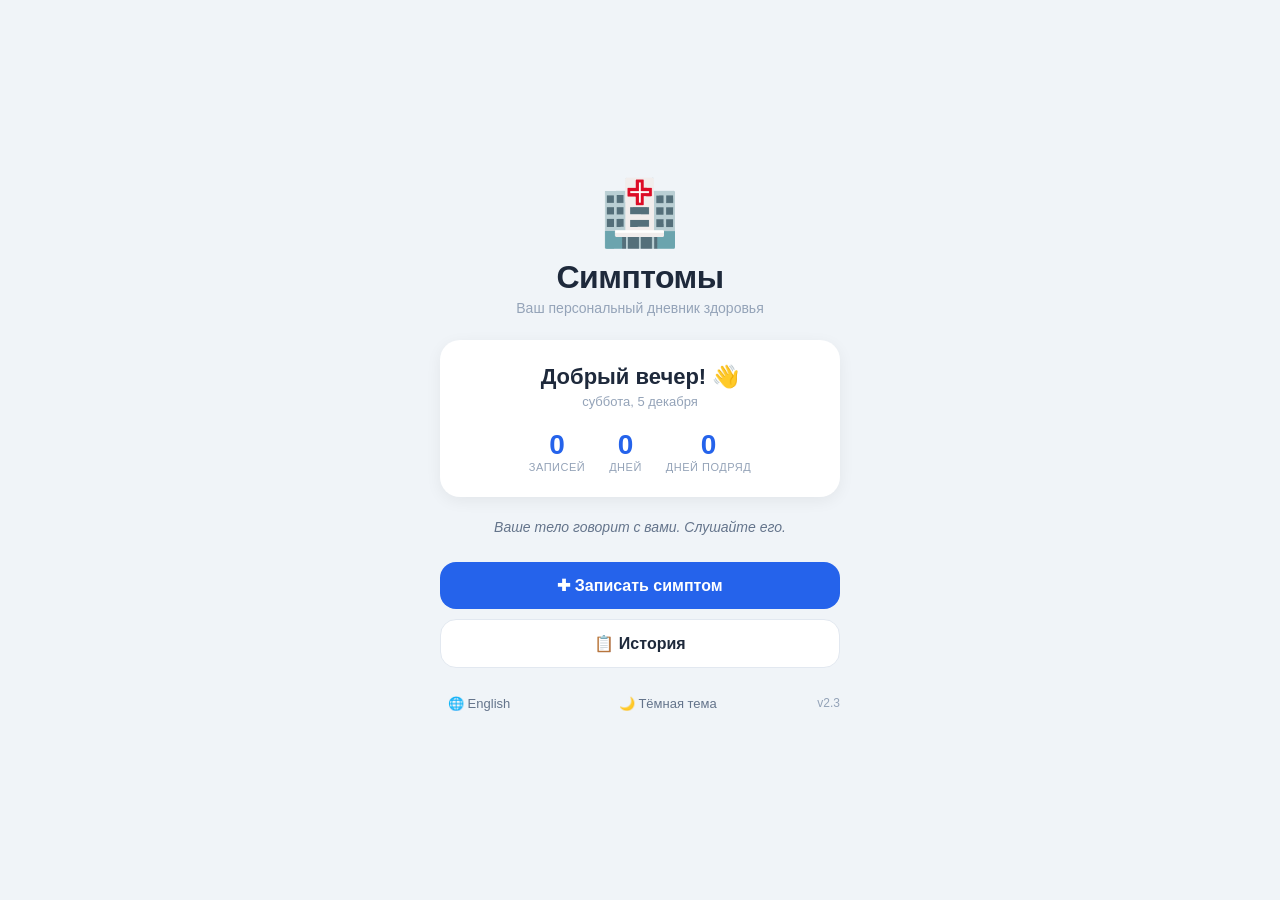
==== commit 7bd3f71b: "Add files via upload" ====
--- a/index.html
+++ b/index.html
@@ -49,7 +49,7 @@
             <div class="welcome-footer">
                 <button class="lang-switch" id="lang-switch">🌐 English</button>
                 <button class="theme-switch" id="theme-switch">🌙 Тёмная тема</button>
-                <span class="version">v2.2</span>
+                <span class="version">v2.3</span>
             </div>
         </div>
     </div>
@@ -79,7 +79,7 @@
             </div>
 
             <div class="silhouette-container" id="silhouette-body">
-                <svg viewBox="0 0 200 460">
+                <svg viewBox="0 0 220 500">
                     <defs>
                         <filter id="body-shadow">
                             <feDropShadow dx="0" dy="2" stdDeviation="3" flood-opacity="0.08"/>
@@ -88,205 +88,222 @@
                     
                     <g filter="url(#body-shadow)">
                         <!-- Голова -->
-                        <ellipse cx="100" cy="34" rx="26" ry="29" class="zone" data-zone="Голова"/>
+                        <ellipse cx="110" cy="38" rx="28" ry="32" class="zone" data-zone="Голова"/>
                         
                         <!-- Шея -->
-                        <rect x="89" y="60" width="22" height="18" rx="5" class="zone" data-zone="Шея"/>
+                        <rect x="98" y="66" width="24" height="20" rx="5" class="zone" data-zone="Шея"/>
                         
                         <!-- Торс -->
-                        <path d="M62 76 
-                                 C62 76, 56 105, 56 135 
-                                 L56 215 
-                                 C56 226, 63 234, 78 238 
-                                 L100 242 
-                                 L122 238 
-                                 C137 234, 144 226, 144 215 
-                                 L144 135 
-                                 C144 105, 138 76, 138 76 
-                                 C131 72, 120 68, 100 68 
-                                 C80 68, 69 72, 62 76 Z" 
+                        <path d="M68 84 
+                                 C68 84, 60 115, 60 148 
+                                 L60 238 
+                                 C60 250, 68 260, 85 264 
+                                 L110 268 
+                                 L135 264 
+                                 C152 260, 160 250, 160 238 
+                                 L160 148 
+                                 C160 115, 152 84, 152 84 
+                                 C144 78, 132 74, 110 74 
+                                 C88 74, 76 78, 68 84 Z" 
                               class="zone" data-zone="Торс"/>
                         
                         <!-- Левая рука -->
-                        <path d="M62 84 
-                                 C53 86, 36 94, 23 109 
-                                 C16 119, 13 133, 12 147 
-                                 C11 161, 12 175, 14 188 
-                                 C15 198, 18 206, 26 212 
-                                 C32 216, 40 213, 44 206 
-                                 C46 202, 46 196, 44 190" 
-                              class="zone" data-zone="Левая рука"/>
-                        <ellipse cx="36" cy="216" rx="16" ry="11" class="zone" data-zone="Левая кисть"/>
+                        <path d="M68 92 C58 95, 40 104, 27 120 C19 132, 16 148, 15 164 C14 180, 15 196, 17 210 C18 222, 22 232, 30 238 C37 242, 46 238, 50 230 C52 225, 52 218, 50 210" class="zone" data-zone="Левая рука"/>
+                        <ellipse cx="40" cy="242" rx="18" ry="12" class="zone" data-zone="Левая кисть"/>
                         
                         <!-- Правая рука -->
-                        <path d="M138 84 
-                                 C147 86, 164 94, 177 109 
-                                 C184 119, 187 133, 188 147 
-                                 C189 161, 188 175, 186 188 
-                                 C185 198, 182 206, 174 212 
-                                 C168 216, 160 213, 156 206 
-                                 C154 202, 154 196, 156 190" 
-                              class="zone" data-zone="Правая рука"/>
-                        <ellipse cx="164" cy="216" rx="16" ry="11" class="zone" data-zone="Правая кисть"/>
+                        <path d="M152 92 C162 95, 180 104, 193 120 C201 132, 204 148, 205 164 C206 180, 205 196, 203 210 C202 222, 198 232, 190 238 C183 242, 174 238, 170 230 C168 225, 168 218, 170 210" class="zone" data-zone="Правая рука"/>
+                        <ellipse cx="180" cy="242" rx="18" ry="12" class="zone" data-zone="Правая кисть"/>
                         
                         <!-- Таз -->
-                        <ellipse cx="100" cy="244" rx="48" ry="20" class="zone" data-zone="Таз"/>
+                        <ellipse cx="110" cy="270" rx="52" ry="22" class="zone" data-zone="Таз"/>
                         
                         <!-- Левая нога -->
-                        <path d="M74 254 
-                                 C68 258, 58 270, 53 290 
-                                 L50 340 
-                                 C48 356, 46 370, 48 382 
-                                 C50 390, 56 396, 66 394 
-                                 C74 392, 80 386, 82 376" 
-                              class="zone" data-zone="Левая нога"/>
-                        <ellipse cx="66" cy="404" rx="24" ry="10" class="zone" data-zone="Левая стопа"/>
+                        <path d="M82 282 C74 286, 64 300, 58 324 L54 380 C52 398, 50 414, 52 428 C54 438, 62 444, 74 442 C84 440, 92 432, 94 420" class="zone" data-zone="Левая нога"/>
+                        <ellipse cx="74" cy="452" rx="26" ry="11" class="zone" data-zone="Левая стопа"/>
                         
                         <!-- Правая нога -->
-                        <path d="M126 254 
-                                 C132 258, 142 270, 147 290 
-                                 L150 340 
-                                 C152 356, 154 370, 152 382 
-                                 C150 390, 144 396, 134 394 
-                                 C126 392, 120 386, 118 376" 
-                              class="zone" data-zone="Правая нога"/>
-                        <ellipse cx="134" cy="404" rx="24" ry="10" class="zone" data-zone="Правая стопа"/>
+                        <path d="M138 282 C146 286, 156 300, 162 324 L166 380 C168 398, 170 414, 168 428 C166 438, 158 444, 146 442 C136 440, 128 432, 126 420" class="zone" data-zone="Правая нога"/>
+                        <ellipse cx="146" cy="452" rx="26" ry="11" class="zone" data-zone="Правая стопа"/>
                     </g>
                 </svg>
             </div>
 
             <div class="silhouette-container" id="silhouette-organs" style="display:none;">
-                <svg viewBox="0 0 200 460">
+                <svg viewBox="0 0 220 500">
                     <defs>
                         <filter id="organ-shadow">
-                            <feDropShadow dx="0" dy="1" stdDeviation="2" flood-opacity="0.15"/>
+                            <feDropShadow dx="0" dy="2" stdDeviation="3" flood-opacity="0.15"/>
                         </filter>
                     </defs>
                     
                     <g filter="url(#organ-shadow)">
-                        <!-- Фоновый контур тела -->
-                        <ellipse cx="100" cy="34" rx="26" ry="29" fill="#f0f4f8" stroke="#c8cdd5" stroke-width="1" opacity="0.25"/>
-                        <path d="M62 76 C62 76, 56 105, 56 135 L56 215 C56 226, 63 234, 78 238 L100 242 L122 238 C137 234, 144 226, 144 215 L144 135 C144 105, 138 76, 138 76 C131 72, 120 68, 100 68 C80 68, 69 72, 62 76 Z" fill="#f0f4f8" stroke="#c8cdd5" stroke-width="1" opacity="0.25"/>
-                        
-                        <!-- МОЗГ (увеличен) -->
-                        <ellipse cx="100" cy="28" rx="18" ry="16" class="zone organ-zone" data-zone="Голова" data-organ="Мозг"/>
-                        <ellipse cx="100" cy="30" rx="12" ry="10" fill="none" stroke="#94a3b8" stroke-width="0.5" opacity="0.5"/>
-                        <text x="100" y="32" text-anchor="middle" font-size="7" fill="#475569" font-weight="600" pointer-events="none">Мозг</text>
-                        
-                        <!-- ГЛАЗА (увеличены) -->
-                        <ellipse cx="88" cy="22" rx="6" ry="5" class="zone organ-zone" data-zone="Голова" data-organ="Глаза"/>
-                        <circle cx="88" cy="22" r="2.5" fill="#64748b" opacity="0.4" pointer-events="none"/>
-                        <ellipse cx="112" cy="22" rx="6" ry="5" class="zone organ-zone" data-zone="Голова" data-organ="Глаза"/>
-                        <circle cx="112" cy="22" r="2.5" fill="#64748b" opacity="0.4" pointer-events="none"/>
-                        
-                        <!-- УШИ (увеличены) -->
-                        <ellipse cx="70" cy="30" rx="5" ry="8" class="zone organ-zone" data-zone="Голова" data-organ="Уши"/>
-                        <ellipse cx="130" cy="30" rx="5" ry="8" class="zone organ-zone" data-zone="Голова" data-organ="Уши"/>
-                        
-                        <!-- ПАЗУХИ/НОС -->
-                        <ellipse cx="100" cy="40" rx="6" ry="4" class="zone organ-zone" data-zone="Голова" data-organ="Нос"/>
-                        
-                        <!-- РОТ/ЗУБЫ/ЧЕЛЮСТЬ -->
-                        <path d="M92 48 Q100 54 108 48" fill="none" stroke="#c8cdd5" stroke-width="4" stroke-linecap="round" class="zone organ-zone" data-zone="Голова" data-organ="Зубы"/>
-                        
-                        <!-- ГОРЛО (увеличено) -->
-                        <rect x="90" y="58" width="20" height="20" rx="6" class="zone organ-zone" data-zone="Шея" data-organ="Горло"/>
-                        <text x="100" y="71" text-anchor="middle" font-size="7" fill="#475569" font-weight="600" pointer-events="none">Горло</text>
+                        <!-- Фоновый контур тела (полупрозрачный) -->
+                        <ellipse cx="110" cy="38" rx="28" ry="32" fill="#f0f4f8" stroke="#c8cdd5" stroke-width="1" opacity="0.2"/>
+                        <path d="M68 84 C68 84, 60 115, 60 148 L60 238 C60 250, 68 260, 85 264 L110 268 L135 264 C152 260, 160 250, 160 238 L160 148 C160 115, 152 84, 152 84 C144 78, 132 74, 110 74 C88 74, 76 78, 68 84 Z" fill="#f0f4f8" stroke="#c8cdd5" stroke-width="1" opacity="0.2"/>
+                        
+                        <!-- ===== ГОЛОВА ===== -->
+                        <!-- МОЗГ (крупный) -->
+                        <ellipse cx="110" cy="30" rx="22" ry="19" class="zone organ-zone" data-zone="Голова" data-organ="Мозг"/>
+                        <path d="M98 22 Q110 16 122 22 Q125 28 120 34 Q110 38 100 34 Q95 28 98 22 Z" fill="none" stroke="#94a3b8" stroke-width="0.8" opacity="0.4" pointer-events="none"/>
+                        <text x="110" y="34" text-anchor="middle" font-size="8" fill="#475569" font-weight="700" pointer-events="none">Мозг</text>
+                        
+                        <!-- ГЛАЗА -->
+                        <ellipse cx="96" cy="22" rx="8" ry="6" class="zone organ-zone" data-zone="Голова" data-organ="Глаза"/>
+                        <circle cx="96" cy="22" r="3.5" fill="#64748b" opacity="0.3" pointer-events="none"/>
+                        <ellipse cx="124" cy="22" rx="8" ry="6" class="zone organ-zone" data-zone="Голова" data-organ="Глаза"/>
+                        <circle cx="124" cy="22" r="3.5" fill="#64748b" opacity="0.3" pointer-events="none"/>
+                        <text x="96" y="18" text-anchor="middle" font-size="6" fill="#475569" font-weight="600" pointer-events="none">Глаз</text>
+                        <text x="124" y="18" text-anchor="middle" font-size="6" fill="#475569" font-weight="600" pointer-events="none">Глаз</text>
+                        
+                        <!-- УШИ -->
+                        <ellipse cx="76" cy="32" rx="7" ry="10" class="zone organ-zone" data-zone="Голова" data-organ="Уши"/>
+                        <text x="76" y="36" text-anchor="middle" font-size="6" fill="#475569" font-weight="600" pointer-events="none">Ухо</text>
+                        <ellipse cx="144" cy="32" rx="7" ry="10" class="zone organ-zone" data-zone="Голова" data-organ="Уши"/>
+                        <text x="144" y="36" text-anchor="middle" font-size="6" fill="#475569" font-weight="600" pointer-events="none">Ухо</text>
+                        
+                        <!-- НОС/ПАЗУХИ -->
+                        <ellipse cx="110" cy="44" rx="8" ry="5" class="zone organ-zone" data-zone="Голова" data-organ="Нос"/>
+                        <text x="110" y="46" text-anchor="middle" font-size="6" fill="#475569" font-weight="600" pointer-events="none">Нос</text>
+                        
+                        <!-- ЧЕЛЮСТЬ/ЗУБЫ -->
+                        <path d="M100 52 Q110 60 120 52" fill="none" stroke="#c8cdd5" stroke-width="7" stroke-linecap="round" class="zone organ-zone" data-zone="Голова" data-organ="Зубы"/>
+                        <text x="110" y="58" text-anchor="middle" font-size="6" fill="#475569" font-weight="600" pointer-events="none">Зубы</text>
+                        
+                        <!-- ГОРЛО -->
+                        <rect x="98" y="64" width="24" height="24" rx="7" class="zone organ-zone" data-zone="Шея" data-organ="Горло"/>
+                        <text x="110" y="80" text-anchor="middle" font-size="8" fill="#475569" font-weight="700" pointer-events="none">Горло</text>
                         
                         <!-- ЩИТОВИДНАЯ ЖЕЛЕЗА -->
-                        <path d="M86 78 C86 74, 94 72, 100 74 C106 72, 114 74, 114 78 C114 82, 106 84, 100 84 C94 84, 86 82, 86 78 Z" class="zone organ-zone" data-zone="Шея" data-organ="Щитовидная железа"/>
-                        <text x="100" y="80" text-anchor="middle" font-size="5" fill="#475569" pointer-events="none">Щитовидная</text>
+                        <path d="M94 88 C94 82, 104 80, 110 82 C116 80, 126 82, 126 88 C126 94, 116 96, 110 96 C104 96, 94 94, 94 88 Z" class="zone organ-zone" data-zone="Шея" data-organ="Щитовидная железа"/>
+                        <text x="110" y="91" text-anchor="middle" font-size="6" fill="#475569" font-weight="600" pointer-events="none">Щитовидная</text>
                         
                         <!-- ЛИМФОУЗЛЫ ШЕИ -->
-                        <circle cx="82" cy="74" r="4" class="zone organ-zone" data-zone="Шея" data-organ="Лимфоузлы"/>
-                        <circle cx="118" cy="74" r="4" class="zone organ-zone" data-zone="Шея" data-organ="Лимфоузлы"/>
-                        
-                        <!-- СЕРДЦЕ (увеличено, более реалистично) -->
-                        <path d="M88 100 
-                                 C82 94, 72 100, 74 110 
-                                 C75 118, 88 130, 88 130 
-                                 C88 130, 101 118, 102 110 
-                                 C104 100, 94 94, 88 100 Z" 
-                              class="zone organ-zone" data-zone="Торс" data-organ="Сердце"/>
-                        <text x="88" y="116" text-anchor="middle" font-size="7" fill="#475569" font-weight="600" pointer-events="none">Сердце</text>
-                        
-                        <!-- ЛЁГКИЕ (увеличены, форма реалистичнее) -->
-                        <path d="M72 104 C64 100, 58 110, 60 124 C62 138, 72 146, 78 148 L80 150 L72 152 C66 148, 60 140, 58 130 C56 116, 58 102, 72 104 Z" class="zone organ-zone" data-zone="Торс" data-organ="Лёгкие"/>
-                        <text x="68" y="126" text-anchor="middle" font-size="6" fill="#475569" font-weight="600" pointer-events="none">Лёгкое</text>
-                        
-                        <path d="M128 104 C136 100, 142 110, 140 124 C138 138, 128 146, 122 148 L120 150 L128 152 C134 148, 140 140, 142 130 C144 116, 142 102, 128 104 Z" class="zone organ-zone" data-zone="Торс" data-organ="Лёгкие"/>
-                        <text x="132" y="126" text-anchor="middle" font-size="6" fill="#475569" font-weight="600" pointer-events="none">Лёгкое</text>
-                        
-                        <!-- ПЕЧЕНЬ (увеличена) -->
-                        <path d="M74 148 C68 144, 66 152, 70 162 C74 170, 90 174, 100 174 C108 174, 116 170, 118 164 C120 158, 116 150, 110 148 C104 146, 96 146, 88 148 C82 148, 78 150, 74 148 Z" class="zone organ-zone" data-zone="Торс" data-organ="Печень"/>
-                        <text x="96" y="164" text-anchor="middle" font-size="7" fill="#475569" font-weight="600" pointer-events="none">Печень</text>
-                        
-                        <!-- ЖЕЛУДОК (увеличен) -->
-                        <path d="M76 162 C72 158, 70 166, 72 176 C74 186, 82 194, 92 196 C100 198, 108 194, 110 186 C112 178, 108 168, 104 162 C100 158, 94 156, 88 158 C82 160, 78 164, 76 162 Z" class="zone organ-zone" data-zone="Торс" data-organ="Желудок"/>
-                        <text x="92" y="180" text-anchor="middle" font-size="7" fill="#475569" font-weight="600" pointer-events="none">Желудок</text>
+                        <circle cx="88" cy="82" r="6" class="zone organ-zone" data-zone="Шея" data-organ="Лимфоузлы"/>
+                        <circle cx="132" cy="82" r="6" class="zone organ-zone" data-zone="Шея" data-organ="Лимфоузлы"/>
+                        <text x="88" y="85" text-anchor="middle" font-size="5" fill="#475569" pointer-events="none">Лимф.</text>
+                        <text x="132" y="85" text-anchor="middle" font-size="5" fill="#475569" pointer-events="none">Лимф.</text>
+                        
+                        <!-- ТРАХЕЯ -->
+                        <rect x="104" y="88" width="12" height="28" rx="4" class="zone organ-zone" data-zone="Шея" data-organ="Трахея"/>
+                        <text x="110" y="106" text-anchor="middle" font-size="5" fill="#475569" pointer-events="none">Трахея</text>
+                        
+                        <!-- ПИЩЕВОД -->
+                        <rect x="98" y="88" width="10" height="60" rx="3" class="zone organ-zone" data-zone="Торс" data-organ="Пищевод"/>
+                        
+                        <!-- ===== ГРУДНАЯ КЛЕТКА ===== -->
+                        <!-- СЕРДЦЕ (крупное) -->
+                        <path d="M96 112 C88 104, 76 112, 78 124 C80 134, 96 148, 96 148 C96 148, 112 134, 114 124 C116 112, 104 104, 96 112 Z" class="zone organ-zone" data-zone="Торс" data-organ="Сердце"/>
+                        <text x="96" y="130" text-anchor="middle" font-size="8" fill="#475569" font-weight="700" pointer-events="none">Сердце</text>
+                        
+                        <!-- ЛЁГКИЕ (МАССИВНЫЕ, как настоящие) -->
+                        <!-- Левое лёгкое -->
+                        <path d="M78 116 C70 108, 64 120, 66 136 C68 150, 80 162, 88 164 L92 164 L88 170 C82 166, 74 156, 70 142 C66 128, 68 110, 78 116 Z" class="zone organ-zone" data-zone="Торс" data-organ="Лёгкие"/>
+                        <text x="76" y="142" text-anchor="middle" font-size="8" fill="#475569" font-weight="700" pointer-events="none">Лёгкое</text>
+                        
+                        <!-- Правое лёгкое -->
+                        <path d="M142 116 C150 108, 156 120, 154 136 C152 150, 140 162, 132 164 L128 164 L132 170 C138 166, 146 156, 150 142 C154 128, 152 110, 142 116 Z" class="zone organ-zone" data-zone="Торс" data-organ="Лёгкие"/>
+                        <text x="144" y="142" text-anchor="middle" font-size="8" fill="#475569" font-weight="700" pointer-events="none">Лёгкое</text>
+                        
+                        <!-- БРОНХИ -->
+                        <line x1="110" y1="104" x2="86" y2="130" stroke="#94a3b8" stroke-width="3" stroke-linecap="round" opacity="0.5"/>
+                        <line x1="110" y1="104" x2="134" y2="130" stroke="#94a3b8" stroke-width="3" stroke-linecap="round" opacity="0.5"/>
+                        
+                        <!-- ===== ЖИВОТ ===== -->
+                        <!-- ПЕЧЕНЬ (крупная) -->
+                        <path d="M78 170 C70 164, 68 176, 72 188 C76 198, 94 204, 110 204 C122 204, 134 198, 138 190 C142 182, 136 172, 128 168 C120 164, 110 162, 100 164 C94 166, 86 168, 82 172 C78 174, 82 174, 78 170 Z" class="zone organ-zone" data-zone="Торс" data-organ="Печень"/>
+                        <text x="108" y="188" text-anchor="middle" font-size="9" fill="#475569" font-weight="700" pointer-events="none">Печень</text>
+                        
+                        <!-- ЖЕЛЧНЫЙ ПУЗЫРЬ -->
+                        <ellipse cx="80" cy="178" rx="7" ry="9" class="zone organ-zone" data-zone="Торс" data-organ="Желчный пузырь"/>
+                        <text x="80" y="181" text-anchor="middle" font-size="5" fill="#475569" font-weight="600" pointer-events="none">Желч.</text>
+                        
+                        <!-- ЖЕЛУДОК (крупный) -->
+                        <path d="M82 186 C76 180, 74 192, 76 204 C78 216, 88 226, 100 228 C112 230, 124 224, 128 214 C132 204, 126 192, 120 186 C114 180, 106 176, 98 178 C92 180, 86 190, 82 186 Z" class="zone organ-zone" data-zone="Торс" data-organ="Желудок"/>
+                        <text x="102" y="208" text-anchor="middle" font-size="9" fill="#475569" font-weight="700" pointer-events="none">Желудок</text>
+                        
+                        <!-- СЕЛЕЗЁНКА -->
+                        <ellipse cx="68" cy="172" rx="9" ry="13" class="zone organ-zone" data-zone="Торс" data-organ="Селезёнка"/>
+                        <text x="68" y="176" text-anchor="middle" font-size="6" fill="#475569" font-weight="600" pointer-events="none">Селез.</text>
                         
                         <!-- ПОДЖЕЛУДОЧНАЯ -->
-                        <path d="M80 190 C78 186, 90 182, 100 184 C110 186, 120 188, 122 192 C120 196, 110 198, 100 196 C90 194, 82 194, 80 190 Z" class="zone organ-zone" data-zone="Торс" data-organ="Поджелудочная"/>
-                        <text x="100" y="191" text-anchor="middle" font-size="5" fill="#475569" pointer-events="none">Поджел.</text>
-                        
-                        <!-- СЕЛЕЗЁНКА -->
-                        <ellipse cx="64" cy="154" rx="7" ry="10" class="zone organ-zone" data-zone="Торс" data-organ="Селезёнка"/>
-                        <text x="64" y="157" text-anchor="middle" font-size="5" fill="#475569" pointer-events="none">Селез.</text>
-                        
-                        <!-- ПОЧКИ (увеличены) -->
-                        <ellipse cx="68" cy="170" rx="9" ry="12" class="zone organ-zone" data-zone="Торс" data-organ="Почки"/>
-                        <ellipse cx="68" cy="170" rx="5" ry="7" fill="none" stroke="#94a3b8" stroke-width="0.5" opacity="0.5" pointer-events="none"/>
-                        <text x="68" y="174" text-anchor="middle" font-size="6" fill="#475569" font-weight="600" pointer-events="none">Почка</text>
-                        
-                        <ellipse cx="132" cy="170" rx="9" ry="12" class="zone organ-zone" data-zone="Торс" data-organ="Почки"/>
-                        <ellipse cx="132" cy="170" rx="5" ry="7" fill="none" stroke="#94a3b8" stroke-width="0.5" opacity="0.5" pointer-events="none"/>
-                        <text x="132" y="174" text-anchor="middle" font-size="6" fill="#475569" font-weight="600" pointer-events="none">Почка</text>
-                        
-                        <!-- КИШЕЧНИК (увеличен, волнистый) -->
-                        <path d="M72 196 C68 204, 76 210, 80 206 C84 202, 82 210, 86 214 C90 218, 94 210, 98 214 C102 218, 106 210, 110 214 C114 218, 118 210, 122 214 C126 218, 128 210, 124 204 C120 198, 112 196, 106 200 C100 204, 94 200, 90 196 C86 192, 80 194, 78 198 C76 200, 74 198, 72 196 Z" fill="none" stroke="#c8cdd5" stroke-width="8" stroke-linecap="round" stroke-linejoin="round" class="zone organ-zone" data-zone="Торс" data-organ="Кишечник"/>
-                        
-                        <!-- МОЧЕВОЙ ПУЗЫРЬ (увеличен) -->
-                        <ellipse cx="100" cy="235" rx="16" ry="11" class="zone organ-zone" data-zone="Таз" data-organ="Мочевой пузырь"/>
-                        <text x="100" y="238" text-anchor="middle" font-size="6" fill="#475569" font-weight="600" pointer-events="none">Моч.пуз.</text>
+                        <path d="M86 220 C84 214, 98 210, 110 212 C122 214, 136 218, 140 224 C136 230, 124 232, 112 230 C100 228, 90 226, 86 220 Z" class="zone organ-zone" data-zone="Торс" data-organ="Поджелудочная"/>
+                        <text x="114" y="222" text-anchor="middle" font-size="6" fill="#475569" font-weight="600" pointer-events="none">Поджелудочная</text>
+                        
+                        <!-- ПОЧКИ (крупные) -->
+                        <ellipse cx="74" cy="196" rx="12" ry="16" class="zone organ-zone" data-zone="Торс" data-organ="Почки"/>
+                        <ellipse cx="74" cy="196" rx="7" ry="10" fill="none" stroke="#94a3b8" stroke-width="0.8" opacity="0.4" pointer-events="none"/>
+                        <text x="74" y="200" text-anchor="middle" font-size="7" fill="#475569" font-weight="700" pointer-events="none">Почка</text>
+                        
+                        <ellipse cx="146" cy="196" rx="12" ry="16" class="zone organ-zone" data-zone="Торс" data-organ="Почки"/>
+                        <ellipse cx="146" cy="196" rx="7" ry="10" fill="none" stroke="#94a3b8" stroke-width="0.8" opacity="0.4" pointer-events="none"/>
+                        <text x="146" y="200" text-anchor="middle" font-size="7" fill="#475569" font-weight="700" pointer-events="none">Почка</text>
+                        
+                        <!-- КИШЕЧНИК (толстый, волнистый) -->
+                        <path d="M74 230 C68 240, 80 248, 86 242 C90 236, 88 248, 94 252 C100 256, 106 246, 112 252 C118 258, 124 248, 130 252 C136 256, 142 248, 148 252 C154 256, 158 246, 152 238 C148 230, 140 226, 132 228 C124 232, 118 226, 110 228 C104 230, 98 224, 92 228 C86 232, 80 226, 78 230 C76 234, 72 232, 74 230 Z" fill="none" stroke="#c8cdd5" stroke-width="12" stroke-linecap="round" stroke-linejoin="round" class="zone organ-zone" data-zone="Торс" data-organ="Кишечник"/>
+                        <text x="116" y="244" text-anchor="middle" font-size="7" fill="#475569" font-weight="700" pointer-events="none">Кишечник</text>
+                        
+                        <!-- АППЕНДИКС -->
+                        <circle cx="64" cy="238" r="7" class="zone organ-zone" data-zone="Торс" data-organ="Аппендикс"/>
+                        <text x="64" y="241" text-anchor="middle" font-size="5" fill="#475569" font-weight="600" pointer-events="none">Апп.</text>
+                        
+                        <!-- ===== ТАЗ ===== -->
+                        <!-- МОЧЕВОЙ ПУЗЫРЬ -->
+                        <ellipse cx="110" cy="264" rx="20" ry="14" class="zone organ-zone" data-zone="Таз" data-organ="Мочевой пузырь"/>
+                        <text x="110" y="268" text-anchor="middle" font-size="7" fill="#475569" font-weight="700" pointer-events="none">Мочевой пузырь</text>
                         
                         <!-- РЕПРОДУКТИВНЫЕ ОРГАНЫ -->
-                        <ellipse cx="100" cy="252" rx="14" ry="7" class="zone organ-zone" data-zone="Таз" data-organ="Репродуктивные органы"/>
-                        <text x="100" y="254" text-anchor="middle" font-size="5" fill="#475569" pointer-events="none">Репрод.</text>
-                        
-                        <!-- АППЕНДИКС -->
-                        <circle cx="62" cy="210" r="5" class="zone organ-zone" data-zone="Торс" data-organ="Аппендикс"/>
-                        <text x="62" y="213" text-anchor="middle" font-size="4" fill="#475569" pointer-events="none">Апп.</text>
-                        
-                        <!-- ЖЕЛЧНЫЙ ПУЗЫРЬ -->
-                        <ellipse cx="76" cy="155" rx="5" ry="7" class="zone organ-zone" data-zone="Торс" data-organ="Желчный пузырь"/>
-                        <text x="76" y="157" text-anchor="middle" font-size="4" fill="#475569" pointer-events="none">Желч.</text>
-                        
-                        <!-- ПИЩЕВОД (линия) -->
-                        <line x1="100" y1="110" x2="96" y2="160" stroke="#c8cdd5" stroke-width="6" stroke-linecap="round" class="zone organ-zone" data-zone="Торс" data-organ="Пищевод"/>
-                        
-                        <!-- ТРАХЕЯ -->
-                        <line x1="100" y1="78" x2="100" y2="108" stroke="#c8cdd5" stroke-width="8" stroke-linecap="round" class="zone organ-zone" data-zone="Шея" data-organ="Трахея"/>
-                        
-                        <!-- ГРУДНАЯ КЛЕТКА (рёбра) -->
-                        <path d="M64 120 L136 120 M60 130 L140 130 M58 140 L142 140" stroke="#c8cdd5" stroke-width="2" opacity="0.4" fill="none"/>
-                        
+                        <ellipse cx="110" cy="284" rx="18" ry="9" class="zone organ-zone" data-zone="Таз" data-organ="Репродуктивные органы"/>
+                        <text x="110" y="287" text-anchor="middle" font-size="6" fill="#475569" font-weight="600" pointer-events="none">Репрод. орг.</text>
+                        
+                        <!-- ===== КОСТИ И СУСТАВЫ ===== -->
                         <!-- ПОЗВОНОЧНИК -->
-                        <line x1="100" y1="64" x2="100" y2="242" stroke="#c8cdd5" stroke-width="5" stroke-linecap="round" class="zone organ-zone" data-zone="Торс" data-organ="Позвоночник (грудной)"/>
-                        
-                        <!-- ТАЗОБЕДРЕННЫЙ СУСТАВ -->
-                        <circle cx="82" cy="244" r="8" class="zone organ-zone" data-zone="Таз" data-organ="Тазобедренный сустав"/>
-                        <circle cx="118" cy="244" r="8" class="zone organ-zone" data-zone="Таз" data-organ="Тазобедренный сустав"/>
+                        <rect x="108" y="72" width="4" height="196" rx="2" class="zone organ-zone" data-zone="Торс" data-organ="Позвоночник (грудной)"/>
+                        <text x="116" y="170" font-size="5" fill="#475569" font-weight="600" pointer-events="none">Позвоночник</text>
+                        
+                        <!-- РЁБРА -->
+                        <path d="M68 130 L152 130 M66 142 L154 142 M64 154 L156 154 M66 166 L154 166 M70 178 L150 178" stroke="#c8cdd5" stroke-width="2.5" opacity="0.3" fill="none"/>
+                        
+                        <!-- ТАЗОБЕДРЕННЫЕ СУСТАВЫ -->
+                        <circle cx="90" cy="270" rx="10" ry="10" class="zone organ-zone" data-zone="Таз" data-organ="Тазобедренный сустав"/>
+                        <text x="90" y="273" text-anchor="middle" font-size="5" fill="#475569" font-weight="600" pointer-events="none">Тазоб.</text>
+                        <circle cx="130" cy="270" rx="10" ry="10" class="zone organ-zone" data-zone="Таз" data-organ="Тазобедренный сустав"/>
+                        <text x="130" y="273" text-anchor="middle" font-size="5" fill="#475569" font-weight="600" pointer-events="none">Тазоб.</text>
                         
                         <!-- КОЛЕНИ -->
-                        <circle cx="62" cy="310" r="8" class="zone organ-zone" data-zone="Левая нога" data-organ="Колено"/>
-                        <text x="62" y="313" text-anchor="middle" font-size="5" fill="#475569" pointer-events="none">Колено</text>
-                        <circle cx="138" cy="310" r="8" class="zone organ-zone" data-zone="Правая нога" data-organ="Колено"/>
-                        <text x="138" y="313" text-anchor="middle" font-size="5" fill="#475569" pointer-events="none">Колено</text>
+                        <circle cx="68" cy="340" rx="10" ry="10" class="zone organ-zone" data-zone="Левая нога" data-organ="Колено"/>
+                        <text x="68" y="344" text-anchor="middle" font-size="6" fill="#475569" font-weight="600" pointer-events="none">Колено</text>
+                        <circle cx="152" cy="340" rx="10" ry="10" class="zone organ-zone" data-zone="Правая нога" data-organ="Колено"/>
+                        <text x="152" y="344" text-anchor="middle" font-size="6" fill="#475569" font-weight="600" pointer-events="none">Колено</text>
+                        
+                        <!-- ГОЛЕНОСТОПЫ -->
+                        <circle cx="74" cy="430" rx="8" ry="7" class="zone organ-zone" data-zone="Левая стопа" data-organ="Голеностоп"/>
+                        <circle cx="146" cy="430" rx="8" ry="7" class="zone organ-zone" data-zone="Правая стопа" data-organ="Голеностоп"/>
+                        
+                        <!-- ИКРОНОЖНЫЕ МЫШЦЫ -->
+                        <ellipse cx="68" cy="370" rx="10" ry="18" class="zone organ-zone" data-zone="Левая нога" data-organ="Икроножная мышца"/>
+                        <text x="68" y="378" text-anchor="middle" font-size="5" fill="#475569" font-weight="600" pointer-events="none">Икра</text>
+                        <ellipse cx="152" cy="370" rx="10" ry="18" class="zone organ-zone" data-zone="Правая нога" data-organ="Икроножная мышца"/>
+                        <text x="152" y="378" text-anchor="middle" font-size="5" fill="#475569" font-weight="600" pointer-events="none">Икра</text>
+                        
+                        <!-- ПЛЕЧЕВЫЕ СУСТАВЫ -->
+                        <circle cx="44" cy="120" rx="8" ry="8" class="zone organ-zone" data-zone="Левая рука" data-organ="Плечо"/>
+                        <text x="44" y="123" text-anchor="middle" font-size="5" fill="#475569" font-weight="600" pointer-events="none">Плечо</text>
+                        <circle cx="176" cy="120" rx="8" ry="8" class="zone organ-zone" data-zone="Правая рука" data-organ="Плечо"/>
+                        <text x="176" y="123" text-anchor="middle" font-size="5" fill="#475569" font-weight="600" pointer-events="none">Плечо</text>
+                        
+                        <!-- ЛОКТИ -->
+                        <circle cx="32" cy="190" rx="7" ry="7" class="zone organ-zone" data-zone="Левая рука" data-organ="Локоть"/>
+                        <circle cx="188" cy="190" rx="7" ry="7" class="zone organ-zone" data-zone="Правая рука" data-organ="Локоть"/>
+                        
+                        <!-- ЗАПЯСТЬЯ -->
+                        <circle cx="36" cy="240" rx="7" ry="6" class="zone organ-zone" data-zone="Левая кисть" data-organ="Запястье"/>
+                        <circle cx="184" cy="240" rx="7" ry="6" class="zone organ-zone" data-zone="Правая кисть" data-organ="Запястье"/>
                     </g>
                 </svg>
             </div>
 
-            <div class="section-title" id="selected-info" style="text-align:center;min-height:18px;"></div>
+            <div class="section-title" id="selected-info" style="text-align:center;min-height:20px;font-size:13px;"></div>
 
             <div class="section-title">Тип</div>
             <div class="btn-row" id="type-buttons">
--- a/style.css
+++ b/style.css
@@ -1,37 +1,19 @@
 :root {
-    --bg: #f0f4f8;
-    --card: #fff;
-    --primary: #2563eb;
-    --primary-dark: #1d4ed8;
-    --danger: #e65050;
-    --warning: #e5980b;
-    --success: #10b981;
-    --text: #1e293b;
-    --text-secondary: #64748b;
-    --text-muted: #94a3b8;
-    --border: #e2e8f0;
-    --shadow: 0 4px 16px rgba(0,0,0,0.06);
-    --safe-top: env(safe-area-inset-top, 0px);
-    --safe-bottom: env(safe-area-inset-bottom, 12px);
+    --bg: #f0f4f8; --card: #fff; --primary: #2563eb; --primary-dark: #1d4ed8;
+    --danger: #e65050; --warning: #e5980b; --success: #10b981;
+    --text: #1e293b; --text-secondary: #64748b; --text-muted: #94a3b8;
+    --border: #e2e8f0; --shadow: 0 4px 16px rgba(0,0,0,0.06);
+    --safe-top: env(safe-area-inset-top, 0px); --safe-bottom: env(safe-area-inset-bottom, 12px);
 }
-
 body.dark {
-    --bg: #0f172a;
-    --card: #1e293b;
-    --primary: #3b82f6;
-    --primary-dark: #2563eb;
-    --text: #f1f5f9;
-    --text-secondary: #94a3b8;
-    --text-muted: #64748b;
-    --border: #334155;
-    --shadow: 0 4px 16px rgba(0,0,0,0.3);
+    --bg: #0f172a; --card: #1e293b; --primary: #3b82f6; --primary-dark: #2563eb;
+    --text: #f1f5f9; --text-secondary: #94a3b8; --text-muted: #64748b;
+    --border: #334155; --shadow: 0 4px 16px rgba(0,0,0,0.3);
 }
-
 body.dark .zone { fill: #1e293b; stroke: #475569; }
-body.dark .zone.active { fill: #dc2626; stroke: #ef4444; filter: drop-shadow(0 0 4px rgba(220,38,38,0.5)); }
+body.dark .zone.active { fill: #dc2626; stroke: #ef4444; filter: drop-shadow(0 0 6px rgba(220,38,38,0.5)); }
 body.dark .organ-zone { fill: #1e293b; stroke: #475569; }
-body.dark .organ-zone.active { fill: #dc2626; stroke: #ef4444; filter: drop-shadow(0 0 4px rgba(220,38,38,0.5)); }
-
+body.dark .organ-zone.active { fill: #dc2626; stroke: #ef4444; filter: drop-shadow(0 0 6px rgba(220,38,38,0.5)); }
 body.dark .btn, body.dark .int-btn { background: var(--card); color: var(--text); border-color: var(--border); }
 body.dark .btn.selected { background: #3b82f6; border-color: #60a5fa; color: #fff; box-shadow: 0 0 0 2px rgba(59,130,246,0.3); }
 body.dark .int-btn.selected { background: #3b82f6; border-color: #60a5fa; color: #fff; box-shadow: 0 0 0 2px rgba(59,130,246,0.3); }
@@ -58,14 +40,7 @@
 body.dark .view-btn.active { background: #3b82f6; border-color: #60a5fa; color: #fff; }
 
 * { margin: 0; padding: 0; box-sizing: border-box; }
-
-body {
-    font-family: -apple-system, BlinkMacSystemFont, 'SF Pro Display', sans-serif;
-    background: var(--bg); color: var(--text); margin: 0 auto;
-    -webkit-tap-highlight-color: transparent; -webkit-font-smoothing: antialiased;
-    min-height: 100vh; user-select: none; transition: background 0.3s, color 0.3s;
-}
-
+body { font-family: -apple-system, BlinkMacSystemFont, 'SF Pro Display', sans-serif; background: var(--bg); color: var(--text); margin: 0 auto; -webkit-tap-highlight-color: transparent; -webkit-font-smoothing: antialiased; min-height: 100vh; user-select: none; transition: background 0.3s, color 0.3s; }
 .welcome-screen { padding: calc(20px + var(--safe-top)) 20px calc(30px + var(--safe-bottom)); min-height: 100vh; display: flex; align-items: center; justify-content: center; }
 .welcome-content { width: 100%; max-width: 400px; text-align: center; }
 .welcome-icon { font-size: 64px; margin-bottom: 8px; }
@@ -80,97 +55,75 @@
 .stat-label { font-size: 11px; color: var(--text-muted); text-transform: uppercase; letter-spacing: 0.5px; }
 .welcome-motivation { font-size: 14px; color: var(--text-secondary); margin-bottom: 24px; line-height: 1.5; font-style: italic; }
 .welcome-actions { display: flex; flex-direction: column; gap: 10px; }
-
 .welcome-btn { width: 100%; padding: 14px; border-radius: 16px; font-size: 16px; font-weight: 700; border: none; cursor: pointer; transition: all 0.15s; }
 .welcome-btn:active { transform: scale(0.97); }
 .welcome-btn.primary { background: var(--primary); color: #fff; }
 .welcome-btn.secondary { background: var(--card); color: var(--text); border: 1px solid var(--border); }
-
 .welcome-footer { margin-top: 24px; display: flex; justify-content: space-between; align-items: center; flex-wrap: wrap; gap: 8px; }
 .lang-switch, .theme-switch { background: none; border: none; font-size: 13px; color: var(--text-secondary); cursor: pointer; padding: 4px 8px; border-radius: 8px; }
 .lang-switch:active, .theme-switch:active { background: var(--border); }
 .version { font-size: 12px; color: var(--text-muted); }
-
 .app-screen { padding: 8px 12px; padding-top: calc(8px + var(--safe-top)); padding-bottom: calc(16px + var(--safe-bottom)); min-height: 100vh; }
 .back-btn { background: none; border: none; font-size: 18px; color: var(--text-secondary); cursor: pointer; padding: 4px 8px; border-radius: 8px; }
 .back-btn:active { background: var(--border); }
-
 .header { display: flex; align-items: center; justify-content: space-between; margin-bottom: 8px; gap: 8px; }
 .header h1 { font-size: 18px; font-weight: 700; letter-spacing: -0.2px; white-space: nowrap; flex: 1; }
 .header-actions { display: flex; align-items: center; gap: 6px; }
 .theme-switch-sm { background: none; border: none; font-size: 16px; cursor: pointer; padding: 2px 4px; border-radius: 6px; }
 .theme-switch-sm:active { background: var(--border); }
 .header .date-badge { font-size: 11px; color: var(--text-secondary); background: var(--card); padding: 4px 8px; border-radius: 14px; font-weight: 500; white-space: nowrap; }
-
 .tabs { display: flex; gap: 3px; margin-bottom: 8px; background: var(--card); border-radius: 10px; padding: 3px; position: sticky; top: calc(4px + var(--safe-top)); z-index: 10; }
 .tab { flex: 1; text-align: center; padding: 8px 0; border-radius: 8px; font-size: 11px; font-weight: 600; cursor: pointer; color: var(--text-secondary); transition: all 0.15s; white-space: nowrap; }
 .tab.active { background: var(--primary); color: #fff; }
 .panel { display: none; }
 .panel.active { display: block; }
-
 .view-toggle { display: flex; gap: 4px; margin-bottom: 8px; justify-content: center; }
-.view-btn { padding: 6px 16px; border: 1px solid var(--border); background: var(--card); color: var(--text-secondary); border-radius: 14px; font-size: 12px; font-weight: 600; cursor: pointer; transition: all 0.15s; }
+.view-btn { padding: 8px 20px; border: 1px solid var(--border); background: var(--card); color: var(--text-secondary); border-radius: 16px; font-size: 13px; font-weight: 600; cursor: pointer; transition: all 0.15s; }
 .view-btn.active { background: var(--primary); border-color: var(--primary); color: #fff; }
-
 .silhouette-container { display: flex; justify-content: center; margin: 0 0 4px; }
-svg { width: 200px; height: auto; margin: 0 auto; }
-
+svg { width: 220px; height: auto; margin: 0 auto; }
 .zone { fill: #e8ecf1; stroke: #c8cdd5; stroke-width: 1.6; cursor: pointer; transition: fill 0.15s, filter 0.15s; }
-.zone.active { fill: #e65050; stroke: #c53030; filter: drop-shadow(0 0 4px rgba(230,80,80,0.3)); }
-
-.organ-zone { fill: #dce8f5; stroke: #94a3b8; stroke-width: 1.2; cursor: pointer; transition: fill 0.15s, filter 0.15s; }
-.organ-zone.active { fill: #e65050; stroke: #c53030; filter: drop-shadow(0 0 4px rgba(230,80,80,0.3)); }
-
+.zone.active { fill: #e65050; stroke: #c53030; filter: drop-shadow(0 0 6px rgba(230,80,80,0.3)); }
+.organ-zone { fill: #dce8f5; stroke: #94a3b8; stroke-width: 1.5; cursor: pointer; transition: fill 0.15s, filter 0.15s; }
+.organ-zone.active { fill: #e65050; stroke: #c53030; filter: drop-shadow(0 0 6px rgba(230,80,80,0.3)); }
 .section-title { font-size: 10px; color: var(--text-muted); margin: 6px 0 4px; text-transform: uppercase; letter-spacing: 0.6px; font-weight: 600; }
-#selected-info { font-size: 12px; color: var(--primary); font-weight: 600; margin: 4px 0; }
-
+#selected-info { font-size: 13px; color: var(--primary); font-weight: 600; margin: 4px 0; }
 .btn-row { display: flex; flex-wrap: wrap; gap: 4px; }
-.btn { padding: 6px 9px; border: 1px solid var(--border); background: var(--card); color: var(--text); border-radius: 16px; font-size: 11px; font-weight: 500; cursor: pointer; transition: all 0.15s; }
+.btn { padding: 7px 10px; border: 1px solid var(--border); background: var(--card); color: var(--text); border-radius: 16px; font-size: 11px; font-weight: 500; cursor: pointer; transition: all 0.15s; }
 .btn:active { transform: scale(0.96); }
 .btn.selected { background: var(--primary); border-color: var(--primary); color: #fff; box-shadow: 0 0 0 2px rgba(37,99,235,0.2); }
-
 .intensity-row { display: flex; gap: 2px; }
 .int-btn { flex: 1; padding: 8px 0; text-align: center; border: 1px solid var(--border); background: var(--card); color: var(--text); border-radius: 6px; font-size: 11px; font-weight: 700; cursor: pointer; transition: all 0.15s; }
 .int-btn.selected { background: var(--primary); border-color: var(--primary); color: #fff; box-shadow: 0 0 0 2px rgba(37,99,235,0.2); }
 .int-btn.high-light { border-color: #fecaca; background: #fff5f5; color: var(--danger); }
 .int-btn.high-light.selected { background: var(--danger); border-color: var(--danger); color: #fff; box-shadow: 0 0 0 2px rgba(230,80,80,0.3); }
-
-.note-input { width: 100%; padding: 8px 10px; background: var(--card); border: 1px solid var(--border); border-radius: 8px; color: var(--text); font-size: 12px; margin-top: 4px; resize: none; height: 34px; font-family: inherit; }
+.note-input { width: 100%; padding: 8px 10px; background: var(--card); border: 1px solid var(--border); border-radius: 8px; color: var(--text); font-size: 12px; margin-top: 4px; resize: none; height: 38px; font-family: inherit; }
 .note-input::placeholder { color: var(--text-muted); }
-
-.save-btn { width: 100%; padding: 11px; margin-top: 8px; background: var(--primary); border: none; color: #fff; border-radius: 18px; font-size: 14px; font-weight: 700; cursor: pointer; transition: all 0.15s; }
+.save-btn { width: 100%; padding: 12px; margin-top: 8px; background: var(--primary); border: none; color: #fff; border-radius: 18px; font-size: 15px; font-weight: 700; cursor: pointer; transition: all 0.15s; }
 .save-btn:active { opacity: 0.9; transform: scale(0.97); }
-
 .saved-msg { text-align: center; color: var(--success); margin-top: 6px; font-size: 12px; font-weight: 600; opacity: 0; transition: opacity 0.2s; }
 .saved-msg.show { opacity: 1; }
-
 .history-item { background: var(--card); border: 1px solid var(--border); border-radius: 8px; padding: 10px; margin-bottom: 5px; cursor: pointer; display: flex; justify-content: space-between; align-items: center; }
 .history-item .left { display: flex; flex-direction: column; gap: 1px; flex: 1; min-width: 0; }
 .history-item .zone-name { font-weight: 600; font-size: 13px; }
 .history-item .type-name { font-size: 11px; color: var(--text-secondary); }
 .history-item .date-name { font-size: 10px; color: var(--text-muted); }
 .history-item .right { display: flex; align-items: center; gap: 4px; flex-shrink: 0; }
-
 .intensity-badge { border-radius: 5px; padding: 3px 6px; font-weight: 700; font-size: 11px; }
 .intensity-badge.high { background: #fef2f2; color: var(--danger); }
 .intensity-badge.mid { background: #fffbeb; color: var(--warning); }
 .intensity-badge.low { background: #eff4ff; color: var(--primary); }
-
 .delete-btn { background: none; border: none; color: var(--text-muted); font-size: 15px; cursor: pointer; padding: 2px 6px; }
 .empty-history { text-align: center; color: var(--text-muted); font-size: 13px; padding: 24px; }
-
 .card { background: var(--card); border-radius: 10px; padding: 12px; }
 .report-row { display: flex; gap: 4px; align-items: center; margin-bottom: 8px; }
 .report-row input { flex: 1; padding: 7px 4px; background: var(--bg); border: 1px solid var(--border); border-radius: 6px; color: var(--text); font-size: 10px; font-family: inherit; min-width: 0; }
 .report-row span { font-size: 11px; flex-shrink: 0; color: var(--text-muted); }
-
 .report-btn { padding: 7px 10px; background: var(--primary); border: none; color: #fff; border-radius: 14px; font-weight: 600; font-size: 11px; cursor: pointer; white-space: nowrap; flex-shrink: 0; }
 .report-output { background: var(--bg); border: 1px solid var(--border); border-radius: 8px; padding: 10px; font-size: 10px; line-height: 1.5; white-space: pre-wrap; max-height: 50vh; overflow-y: auto; font-family: 'SF Mono', monospace; }
 .report-actions { display: flex; gap: 6px; margin-top: 6px; }
-
 .copy-btn { flex: 1; padding: 10px; background: var(--card); border: 1px solid var(--border); color: var(--text); border-radius: 16px; font-size: 12px; font-weight: 600; cursor: pointer; transition: all 0.15s; }
 .copy-btn:active { background: var(--bg); }
-
 .modal-overlay { display: none; position: fixed; inset: 0; background: rgba(15,23,42,0.45); backdrop-filter: blur(3px); -webkit-backdrop-filter: blur(3px); z-index: 100; justify-content: center; align-items: flex-end; }
 .modal-overlay.open { display: flex; }
 .modal { background: var(--card); border-radius: 18px 18px 0 0; padding: 16px 14px; padding-bottom: calc(20px + var(--safe-bottom)); width: 100%; max-height: 75vh; overflow-y: auto; }
@@ -182,9 +135,4 @@
 .modal .btn-save-context, .modal .btn-close-modal { flex: 1; padding: 10px; border-radius: 16px; font-weight: 600; font-size: 13px; cursor: pointer; }
 .modal .btn-save-context { background: var(--primary); border: none; color: #fff; }
 .modal .btn-close-modal { background: var(--bg); border: 1px solid var(--border); color: var(--text-secondary); }
-
-@media (max-width: 380px) {
-    svg { width: 170px; }
-    .btn { padding: 5px 7px; font-size: 10px; }
-    .int-btn { font-size: 10px; padding: 6px 0; }
-}+@media (max-width: 380px) { svg { width: 190px; } .btn { padding: 5px 7px; font-size: 10px; } .int-btn { font-size: 10px; padding: 6px 0; } }
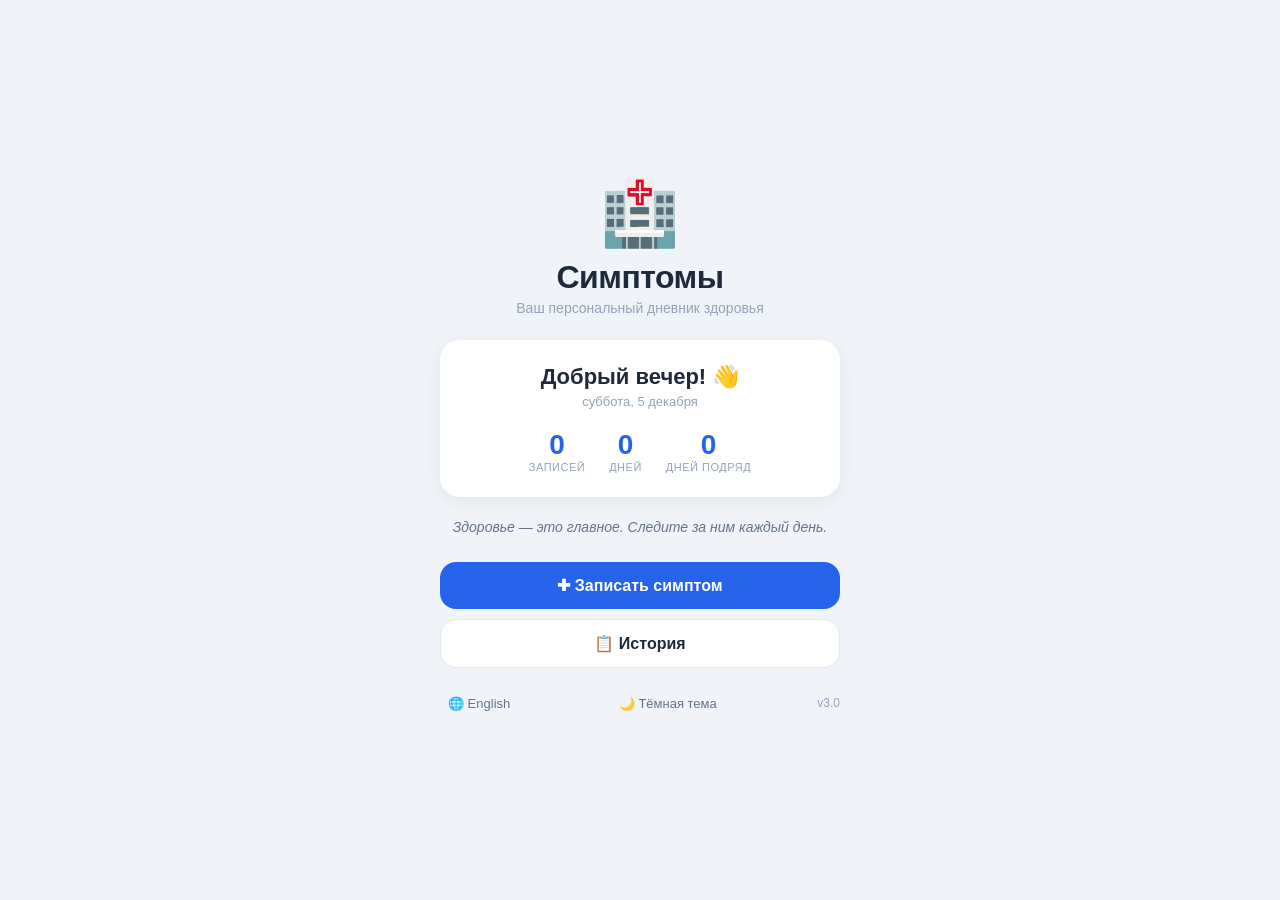
==== commit 98168593: "Add files via upload" ====
--- a/index.html
+++ b/index.html
@@ -5,56 +5,40 @@
     <meta name="viewport" content="width=device-width, initial-scale=1.0, maximum-scale=1.0, user-scalable=no, viewport-fit=cover">
     <meta name="apple-mobile-web-app-capable" content="yes">
     <meta name="apple-mobile-web-app-status-bar-style" content="black-translucent">
-    <meta name="theme-color" content="#f0f4f8"> 
+    <meta name="theme-color" content="#f0f4f8">
     <title>МедКарта</title>
     <link rel="manifest" href="manifest.json">
     <link rel="stylesheet" href="style.css">
 </head>
 <body>
 
-    <!-- ПРИВЕТСТВЕННЫЙ ЭКРАН -->
     <div class="welcome-screen" id="welcome-screen">
         <div class="welcome-content">
             <div class="welcome-icon">🏥</div>
             <h1 class="welcome-title">Симптомы</h1>
             <p class="welcome-subtitle">Ваш персональный дневник здоровья</p>
-            
             <div class="welcome-card">
                 <div class="welcome-greeting" id="welcome-greeting"></div>
                 <p class="welcome-date" id="welcome-date"></p>
-                
                 <div class="welcome-stats">
-                    <div class="stat-item">
-                        <div class="stat-value" id="stat-records">0</div>
-                        <div class="stat-label">записей</div>
-                    </div>
-                    <div class="stat-item">
-                        <div class="stat-value" id="stat-days">0</div>
-                        <div class="stat-label">дней</div>
-                    </div>
-                    <div class="stat-item">
-                        <div class="stat-value" id="stat-streak">0</div>
-                        <div class="stat-label">дней подряд</div>
-                    </div>
-                </div>
-            </div>
-
+                    <div class="stat-item"><div class="stat-value" id="stat-records">0</div><div class="stat-label">записей</div></div>
+                    <div class="stat-item"><div class="stat-value" id="stat-days">0</div><div class="stat-label">дней</div></div>
+                    <div class="stat-item"><div class="stat-value" id="stat-streak">0</div><div class="stat-label">дней подряд</div></div>
+                </div>
+            </div>
             <div class="welcome-motivation" id="welcome-motivation"></div>
-
             <div class="welcome-actions">
                 <button class="welcome-btn primary" id="btn-start-record">✚ Записать симптом</button>
                 <button class="welcome-btn secondary" id="btn-go-history">📋 История</button>
             </div>
-
             <div class="welcome-footer">
                 <button class="lang-switch" id="lang-switch">🌐 English</button>
                 <button class="theme-switch" id="theme-switch">🌙 Тёмная тема</button>
-                <span class="version">v2.3</span>
+                <span class="version">v3.0</span>
             </div>
         </div>
     </div>
 
-    <!-- ОСНОВНОЕ ПРИЛОЖЕНИЕ -->
     <div class="app-screen" id="app-screen" style="display:none;">
         <div class="header">
             <button class="back-btn" id="back-btn">←</button>
@@ -71,239 +55,152 @@
             <div class="tab" data-panel="p-rep">Отчёт</div>
         </div>
 
-        <!-- Ввод -->
         <div class="panel active" id="p-in">
             <div class="view-toggle">
                 <button class="view-btn active" data-view="body">Тело</button>
                 <button class="view-btn" data-view="organs">Органы</button>
             </div>
 
+            <!-- СИЛУЭТ ТЕЛА -->
             <div class="silhouette-container" id="silhouette-body">
-                <svg viewBox="0 0 220 500">
+                <svg viewBox="0 0 240 520">
                     <defs>
-                        <filter id="body-shadow">
-                            <feDropShadow dx="0" dy="2" stdDeviation="3" flood-opacity="0.08"/>
-                        </filter>
+                        <filter id="bs"><feDropShadow dx="0" dy="2" stdDeviation="3" flood-opacity="0.08"/></filter>
                     </defs>
-                    
-                    <g filter="url(#body-shadow)">
-                        <!-- Голова -->
-                        <ellipse cx="110" cy="38" rx="28" ry="32" class="zone" data-zone="Голова"/>
-                        
-                        <!-- Шея -->
-                        <rect x="98" y="66" width="24" height="20" rx="5" class="zone" data-zone="Шея"/>
-                        
-                        <!-- Торс -->
-                        <path d="M68 84 
-                                 C68 84, 60 115, 60 148 
-                                 L60 238 
-                                 C60 250, 68 260, 85 264 
-                                 L110 268 
-                                 L135 264 
-                                 C152 260, 160 250, 160 238 
-                                 L160 148 
-                                 C160 115, 152 84, 152 84 
-                                 C144 78, 132 74, 110 74 
-                                 C88 74, 76 78, 68 84 Z" 
-                              class="zone" data-zone="Торс"/>
-                        
-                        <!-- Левая рука -->
-                        <path d="M68 92 C58 95, 40 104, 27 120 C19 132, 16 148, 15 164 C14 180, 15 196, 17 210 C18 222, 22 232, 30 238 C37 242, 46 238, 50 230 C52 225, 52 218, 50 210" class="zone" data-zone="Левая рука"/>
-                        <ellipse cx="40" cy="242" rx="18" ry="12" class="zone" data-zone="Левая кисть"/>
-                        
-                        <!-- Правая рука -->
-                        <path d="M152 92 C162 95, 180 104, 193 120 C201 132, 204 148, 205 164 C206 180, 205 196, 203 210 C202 222, 198 232, 190 238 C183 242, 174 238, 170 230 C168 225, 168 218, 170 210" class="zone" data-zone="Правая рука"/>
-                        <ellipse cx="180" cy="242" rx="18" ry="12" class="zone" data-zone="Правая кисть"/>
-                        
-                        <!-- Таз -->
-                        <ellipse cx="110" cy="270" rx="52" ry="22" class="zone" data-zone="Таз"/>
-                        
-                        <!-- Левая нога -->
-                        <path d="M82 282 C74 286, 64 300, 58 324 L54 380 C52 398, 50 414, 52 428 C54 438, 62 444, 74 442 C84 440, 92 432, 94 420" class="zone" data-zone="Левая нога"/>
-                        <ellipse cx="74" cy="452" rx="26" ry="11" class="zone" data-zone="Левая стопа"/>
-                        
-                        <!-- Правая нога -->
-                        <path d="M138 282 C146 286, 156 300, 162 324 L166 380 C168 398, 170 414, 168 428 C166 438, 158 444, 146 442 C136 440, 128 432, 126 420" class="zone" data-zone="Правая нога"/>
-                        <ellipse cx="146" cy="452" rx="26" ry="11" class="zone" data-zone="Правая стопа"/>
+                    <g filter="url(#bs)">
+                        <ellipse cx="120" cy="40" rx="30" ry="34" class="zone" data-zone="Голова"/>
+                        <rect x="106" y="70" width="28" height="22" rx="6" class="zone" data-zone="Шея"/>
+                        <path d="M74 90 C74 90, 64 124, 64 160 L64 255 C64 268, 72 279, 91 283 L120 288 L149 283 C168 279, 176 268, 176 255 L176 160 C176 124, 166 90, 166 90 C157 84, 144 78, 120 78 C96 78, 83 84, 74 90 Z" class="zone" data-zone="Торс"/>
+                        <path d="M74 98 C63 102, 44 112, 30 130 C21 143, 18 160, 17 178 C16 196, 17 213, 19 229 C20 242, 25 253, 34 260 C42 265, 51 260, 56 251 C58 245, 58 237, 56 228" class="zone" data-zone="Левая рука"/>
+                        <ellipse cx="44" cy="264" rx="20" ry="13" class="zone" data-zone="Левая кисть"/>
+                        <path d="M166 98 C177 102, 196 112, 210 130 C219 143, 222 160, 223 178 C224 196, 223 213, 221 229 C220 242, 215 253, 206 260 C198 265, 189 260, 184 251 C182 245, 182 237, 184 228" class="zone" data-zone="Правая рука"/>
+                        <ellipse cx="196" cy="264" rx="20" ry="13" class="zone" data-zone="Правая кисть"/>
+                        <ellipse cx="120" cy="292" rx="56" ry="24" class="zone" data-zone="Таз"/>
+                        <path d="M89 305 C80 310, 69 326, 62 353 L58 415 C55 435, 53 453, 56 470 C58 481, 67 488, 80 486 C91 484, 100 474, 102 460" class="zone" data-zone="Левая нога"/>
+                        <ellipse cx="80" cy="496" rx="28" ry="12" class="zone" data-zone="Левая стопа"/>
+                        <path d="M151 305 C160 310, 171 326, 178 353 L182 415 C185 435, 187 453, 184 470 C182 481, 173 488, 160 486 C149 484, 140 474, 138 460" class="zone" data-zone="Правая нога"/>
+                        <ellipse cx="160" cy="496" rx="28" ry="12" class="zone" data-zone="Правая стопа"/>
                     </g>
                 </svg>
             </div>
 
+            <!-- СИЛУЭТ ОРГАНОВ (ПОЛНОСТЬЮ ПЕРЕРАБОТАН) -->
             <div class="silhouette-container" id="silhouette-organs" style="display:none;">
-                <svg viewBox="0 0 220 500">
+                <svg viewBox="0 0 240 520">
                     <defs>
-                        <filter id="organ-shadow">
-                            <feDropShadow dx="0" dy="2" stdDeviation="3" flood-opacity="0.15"/>
-                        </filter>
+                        <filter id="os"><feDropShadow dx="0" dy="2" stdDeviation="3" flood-opacity="0.12"/></filter>
                     </defs>
-                    
-                    <g filter="url(#organ-shadow)">
-                        <!-- Фоновый контур тела (полупрозрачный) -->
-                        <ellipse cx="110" cy="38" rx="28" ry="32" fill="#f0f4f8" stroke="#c8cdd5" stroke-width="1" opacity="0.2"/>
-                        <path d="M68 84 C68 84, 60 115, 60 148 L60 238 C60 250, 68 260, 85 264 L110 268 L135 264 C152 260, 160 250, 160 238 L160 148 C160 115, 152 84, 152 84 C144 78, 132 74, 110 74 C88 74, 76 78, 68 84 Z" fill="#f0f4f8" stroke="#c8cdd5" stroke-width="1" opacity="0.2"/>
-                        
-                        <!-- ===== ГОЛОВА ===== -->
-                        <!-- МОЗГ (крупный) -->
-                        <ellipse cx="110" cy="30" rx="22" ry="19" class="zone organ-zone" data-zone="Голова" data-organ="Мозг"/>
-                        <path d="M98 22 Q110 16 122 22 Q125 28 120 34 Q110 38 100 34 Q95 28 98 22 Z" fill="none" stroke="#94a3b8" stroke-width="0.8" opacity="0.4" pointer-events="none"/>
-                        <text x="110" y="34" text-anchor="middle" font-size="8" fill="#475569" font-weight="700" pointer-events="none">Мозг</text>
-                        
+                    <g filter="url(#os)">
+                        <!-- Фон тела -->
+                        <ellipse cx="120" cy="40" rx="30" ry="34" fill="#f0f4f8" stroke="#c8cdd5" stroke-width="1" opacity="0.2"/>
+                        <path d="M74 90 C74 90, 64 124, 64 160 L64 255 C64 268, 72 279, 91 283 L120 288 L149 283 C168 279, 176 268, 176 255 L176 160 C176 124, 166 90, 166 90 C157 84, 144 78, 120 78 C96 78, 83 84, 74 90 Z" fill="#f0f4f8" stroke="#c8cdd5" stroke-width="1" opacity="0.2"/>
+
+                        <!-- МОЗГ -->
+                        <ellipse cx="120" cy="30" rx="24" ry="20" class="zone organ-zone" data-zone="Голова" data-organ="Мозг"/>
+                        <path d="M106 20 Q120 14 134 20" fill="none" stroke="#94a3b8" stroke-width="1.5" opacity="0.5" pointer-events="none"/>
+                        <path d="M104 28 Q120 22 136 28" fill="none" stroke="#94a3b8" stroke-width="1.5" opacity="0.5" pointer-events="none"/>
+                        <text x="120" y="35" text-anchor="middle" font-size="9" fill="#1e293b" font-weight="700" pointer-events="none">Мозг</text>
+
                         <!-- ГЛАЗА -->
-                        <ellipse cx="96" cy="22" rx="8" ry="6" class="zone organ-zone" data-zone="Голова" data-organ="Глаза"/>
-                        <circle cx="96" cy="22" r="3.5" fill="#64748b" opacity="0.3" pointer-events="none"/>
-                        <ellipse cx="124" cy="22" rx="8" ry="6" class="zone organ-zone" data-zone="Голова" data-organ="Глаза"/>
-                        <circle cx="124" cy="22" r="3.5" fill="#64748b" opacity="0.3" pointer-events="none"/>
-                        <text x="96" y="18" text-anchor="middle" font-size="6" fill="#475569" font-weight="600" pointer-events="none">Глаз</text>
-                        <text x="124" y="18" text-anchor="middle" font-size="6" fill="#475569" font-weight="600" pointer-events="none">Глаз</text>
-                        
+                        <ellipse cx="104" cy="20" rx="9" ry="7" class="zone organ-zone" data-zone="Голова" data-organ="Глаза"/>
+                        <circle cx="104" cy="20" r="4" fill="#64748b" opacity="0.3" pointer-events="none"/>
+                        <ellipse cx="136" cy="20" rx="9" ry="7" class="zone organ-zone" data-zone="Голова" data-organ="Глаза"/>
+                        <circle cx="136" cy="20" r="4" fill="#64748b" opacity="0.3" pointer-events="none"/>
+
                         <!-- УШИ -->
-                        <ellipse cx="76" cy="32" rx="7" ry="10" class="zone organ-zone" data-zone="Голова" data-organ="Уши"/>
-                        <text x="76" y="36" text-anchor="middle" font-size="6" fill="#475569" font-weight="600" pointer-events="none">Ухо</text>
-                        <ellipse cx="144" cy="32" rx="7" ry="10" class="zone organ-zone" data-zone="Голова" data-organ="Уши"/>
-                        <text x="144" y="36" text-anchor="middle" font-size="6" fill="#475569" font-weight="600" pointer-events="none">Ухо</text>
-                        
-                        <!-- НОС/ПАЗУХИ -->
-                        <ellipse cx="110" cy="44" rx="8" ry="5" class="zone organ-zone" data-zone="Голова" data-organ="Нос"/>
-                        <text x="110" y="46" text-anchor="middle" font-size="6" fill="#475569" font-weight="600" pointer-events="none">Нос</text>
-                        
-                        <!-- ЧЕЛЮСТЬ/ЗУБЫ -->
-                        <path d="M100 52 Q110 60 120 52" fill="none" stroke="#c8cdd5" stroke-width="7" stroke-linecap="round" class="zone organ-zone" data-zone="Голова" data-organ="Зубы"/>
-                        <text x="110" y="58" text-anchor="middle" font-size="6" fill="#475569" font-weight="600" pointer-events="none">Зубы</text>
-                        
+                        <ellipse cx="82" cy="30" rx="8" ry="12" class="zone organ-zone" data-zone="Голова" data-organ="Уши"/>
+                        <ellipse cx="158" cy="30" rx="8" ry="12" class="zone organ-zone" data-zone="Голова" data-organ="Уши"/>
+
                         <!-- ГОРЛО -->
-                        <rect x="98" y="64" width="24" height="24" rx="7" class="zone organ-zone" data-zone="Шея" data-organ="Горло"/>
-                        <text x="110" y="80" text-anchor="middle" font-size="8" fill="#475569" font-weight="700" pointer-events="none">Горло</text>
-                        
-                        <!-- ЩИТОВИДНАЯ ЖЕЛЕЗА -->
-                        <path d="M94 88 C94 82, 104 80, 110 82 C116 80, 126 82, 126 88 C126 94, 116 96, 110 96 C104 96, 94 94, 94 88 Z" class="zone organ-zone" data-zone="Шея" data-organ="Щитовидная железа"/>
-                        <text x="110" y="91" text-anchor="middle" font-size="6" fill="#475569" font-weight="600" pointer-events="none">Щитовидная</text>
-                        
-                        <!-- ЛИМФОУЗЛЫ ШЕИ -->
-                        <circle cx="88" cy="82" r="6" class="zone organ-zone" data-zone="Шея" data-organ="Лимфоузлы"/>
-                        <circle cx="132" cy="82" r="6" class="zone organ-zone" data-zone="Шея" data-organ="Лимфоузлы"/>
-                        <text x="88" y="85" text-anchor="middle" font-size="5" fill="#475569" pointer-events="none">Лимф.</text>
-                        <text x="132" y="85" text-anchor="middle" font-size="5" fill="#475569" pointer-events="none">Лимф.</text>
-                        
+                        <rect x="106" y="68" width="28" height="26" rx="8" class="zone organ-zone" data-zone="Шея" data-organ="Горло"/>
+                        <text x="120" y="86" text-anchor="middle" font-size="9" fill="#1e293b" font-weight="700" pointer-events="none">Горло</text>
+
+                        <!-- ЩИТОВИДНАЯ -->
+                        <path d="M102 96 C102 90, 114 88, 120 90 C126 88, 138 90, 138 96 C138 102, 126 104, 120 104 C114 104, 102 102, 102 96 Z" class="zone organ-zone" data-zone="Шея" data-organ="Щитовидная железа"/>
+
                         <!-- ТРАХЕЯ -->
-                        <rect x="104" y="88" width="12" height="28" rx="4" class="zone organ-zone" data-zone="Шея" data-organ="Трахея"/>
-                        <text x="110" y="106" text-anchor="middle" font-size="5" fill="#475569" pointer-events="none">Трахея</text>
-                        
-                        <!-- ПИЩЕВОД -->
-                        <rect x="98" y="88" width="10" height="60" rx="3" class="zone organ-zone" data-zone="Торс" data-organ="Пищевод"/>
-                        
-                        <!-- ===== ГРУДНАЯ КЛЕТКА ===== -->
-                        <!-- СЕРДЦЕ (крупное) -->
-                        <path d="M96 112 C88 104, 76 112, 78 124 C80 134, 96 148, 96 148 C96 148, 112 134, 114 124 C116 112, 104 104, 96 112 Z" class="zone organ-zone" data-zone="Торс" data-organ="Сердце"/>
-                        <text x="96" y="130" text-anchor="middle" font-size="8" fill="#475569" font-weight="700" pointer-events="none">Сердце</text>
-                        
-                        <!-- ЛЁГКИЕ (МАССИВНЫЕ, как настоящие) -->
-                        <!-- Левое лёгкое -->
-                        <path d="M78 116 C70 108, 64 120, 66 136 C68 150, 80 162, 88 164 L92 164 L88 170 C82 166, 74 156, 70 142 C66 128, 68 110, 78 116 Z" class="zone organ-zone" data-zone="Торс" data-organ="Лёгкие"/>
-                        <text x="76" y="142" text-anchor="middle" font-size="8" fill="#475569" font-weight="700" pointer-events="none">Лёгкое</text>
-                        
-                        <!-- Правое лёгкое -->
-                        <path d="M142 116 C150 108, 156 120, 154 136 C152 150, 140 162, 132 164 L128 164 L132 170 C138 166, 146 156, 150 142 C154 128, 152 110, 142 116 Z" class="zone organ-zone" data-zone="Торс" data-organ="Лёгкие"/>
-                        <text x="144" y="142" text-anchor="middle" font-size="8" fill="#475569" font-weight="700" pointer-events="none">Лёгкое</text>
-                        
-                        <!-- БРОНХИ -->
-                        <line x1="110" y1="104" x2="86" y2="130" stroke="#94a3b8" stroke-width="3" stroke-linecap="round" opacity="0.5"/>
-                        <line x1="110" y1="104" x2="134" y2="130" stroke="#94a3b8" stroke-width="3" stroke-linecap="round" opacity="0.5"/>
-                        
-                        <!-- ===== ЖИВОТ ===== -->
-                        <!-- ПЕЧЕНЬ (крупная) -->
-                        <path d="M78 170 C70 164, 68 176, 72 188 C76 198, 94 204, 110 204 C122 204, 134 198, 138 190 C142 182, 136 172, 128 168 C120 164, 110 162, 100 164 C94 166, 86 168, 82 172 C78 174, 82 174, 78 170 Z" class="zone organ-zone" data-zone="Торс" data-organ="Печень"/>
-                        <text x="108" y="188" text-anchor="middle" font-size="9" fill="#475569" font-weight="700" pointer-events="none">Печень</text>
-                        
-                        <!-- ЖЕЛЧНЫЙ ПУЗЫРЬ -->
-                        <ellipse cx="80" cy="178" rx="7" ry="9" class="zone organ-zone" data-zone="Торс" data-organ="Желчный пузырь"/>
-                        <text x="80" y="181" text-anchor="middle" font-size="5" fill="#475569" font-weight="600" pointer-events="none">Желч.</text>
-                        
-                        <!-- ЖЕЛУДОК (крупный) -->
-                        <path d="M82 186 C76 180, 74 192, 76 204 C78 216, 88 226, 100 228 C112 230, 124 224, 128 214 C132 204, 126 192, 120 186 C114 180, 106 176, 98 178 C92 180, 86 190, 82 186 Z" class="zone organ-zone" data-zone="Торс" data-organ="Желудок"/>
-                        <text x="102" y="208" text-anchor="middle" font-size="9" fill="#475569" font-weight="700" pointer-events="none">Желудок</text>
-                        
+                        <rect x="114" y="94" width="12" height="30" rx="4" class="zone organ-zone" data-zone="Шея" data-organ="Трахея"/>
+
+                        <!-- СЕРДЦЕ (БОЛЬШОЕ) -->
+                        <path d="M105 124 C94 114, 80 124, 82 140 C84 154, 105 172, 105 172 C105 172, 126 154, 128 140 C130 124, 116 114, 105 124 Z" class="zone organ-zone" data-zone="Торс" data-organ="Сердце"/>
+                        <text x="105" y="147" text-anchor="middle" font-size="10" fill="#1e293b" font-weight="700" pointer-events="none">Сердце</text>
+
+                        <!-- ЛЁГКИЕ (БОЛЬШИЕ, КАК У ЧЕЛОВЕКА) -->
+                        <!-- Левое -->
+                        <path d="M86 128 C76 118, 66 134, 68 154 C70 172, 86 186, 96 188 L100 186 L96 194 C86 188, 76 174, 72 156 C68 138, 72 120, 86 128 Z" class="zone organ-zone" data-zone="Торс" data-organ="Лёгкие"/>
+                        <text x="80" y="158" text-anchor="middle" font-size="9" fill="#1e293b" font-weight="700" pointer-events="none">Лёгкое</text>
+
+                        <!-- Правое -->
+                        <path d="M154 128 C164 118, 174 134, 172 154 C170 172, 154 186, 144 188 L140 186 L144 194 C154 188, 164 174, 168 156 C172 138, 168 120, 154 128 Z" class="zone organ-zone" data-zone="Торс" data-organ="Лёгкие"/>
+                        <text x="160" y="158" text-anchor="middle" font-size="9" fill="#1e293b" font-weight="700" pointer-events="none">Лёгкое</text>
+
+                        <!-- ПЕЧЕНЬ (БОЛЬШАЯ) -->
+                        <path d="M86 190 C76 182, 72 198, 78 212 C84 226, 104 234, 120 234 C136 234, 152 226, 156 216 C160 206, 152 194, 142 190 C134 186, 122 184, 110 186 C102 188, 94 194, 86 190 Z" class="zone organ-zone" data-zone="Торс" data-organ="Печень"/>
+                        <text x="118" y="214" text-anchor="middle" font-size="10" fill="#1e293b" font-weight="700" pointer-events="none">Печень</text>
+
+                        <!-- ЖЕЛУДОК (БОЛЬШОЙ) -->
+                        <path d="M92 208 C84 200, 80 216, 84 232 C88 246, 100 258, 116 260 C130 262, 144 252, 148 238 C152 226, 144 212, 136 208 C128 204, 118 200, 108 204 C100 208, 96 212, 92 208 Z" class="zone organ-zone" data-zone="Торс" data-organ="Желудок"/>
+                        <text x="116" y="235" text-anchor="middle" font-size="10" fill="#1e293b" font-weight="700" pointer-events="none">Желудок</text>
+
+                        <!-- ЖЕЛЧНЫЙ -->
+                        <ellipse cx="88" cy="200" rx="8" ry="10" class="zone organ-zone" data-zone="Торс" data-organ="Желчный пузырь"/>
+
                         <!-- СЕЛЕЗЁНКА -->
-                        <ellipse cx="68" cy="172" rx="9" ry="13" class="zone organ-zone" data-zone="Торс" data-organ="Селезёнка"/>
-                        <text x="68" y="176" text-anchor="middle" font-size="6" fill="#475569" font-weight="600" pointer-events="none">Селез.</text>
-                        
+                        <ellipse cx="72" cy="190" rx="10" ry="14" class="zone organ-zone" data-zone="Торс" data-organ="Селезёнка"/>
+
+                        <!-- ПОЧКИ (БОЛЬШИЕ) -->
+                        <ellipse cx="80" cy="218" rx="14" ry="18" class="zone organ-zone" data-zone="Торс" data-organ="Почки"/>
+                        <text x="80" y="224" text-anchor="middle" font-size="8" fill="#1e293b" font-weight="700" pointer-events="none">Почка</text>
+                        <ellipse cx="160" cy="218" rx="14" ry="18" class="zone organ-zone" data-zone="Торс" data-organ="Почки"/>
+                        <text x="160" y="224" text-anchor="middle" font-size="8" fill="#1e293b" font-weight="700" pointer-events="none">Почка</text>
+
+                        <!-- КИШЕЧНИК (ТОЛСТЫЙ, ВОЛНИСТЫЙ) -->
+                        <path d="M78 254 C70 266, 86 274, 92 266 C96 258, 94 274, 102 280 C108 286, 116 272, 124 280 C130 288, 138 274, 146 280 C152 286, 160 274, 168 280 C174 286, 178 274, 170 264 C164 254, 154 248, 144 250 C134 254, 126 246, 116 250 C106 254, 98 246, 90 250 C82 254, 82 248, 78 254 Z" fill="none" stroke="#c8cdd5" stroke-width="14" stroke-linecap="round" stroke-linejoin="round" class="zone organ-zone" data-zone="Торс" data-organ="Кишечник"/>
+                        <text x="126" y="270" text-anchor="middle" font-size="8" fill="#1e293b" font-weight="700" pointer-events="none">Кишечник</text>
+
                         <!-- ПОДЖЕЛУДОЧНАЯ -->
-                        <path d="M86 220 C84 214, 98 210, 110 212 C122 214, 136 218, 140 224 C136 230, 124 232, 112 230 C100 228, 90 226, 86 220 Z" class="zone organ-zone" data-zone="Торс" data-organ="Поджелудочная"/>
-                        <text x="114" y="222" text-anchor="middle" font-size="6" fill="#475569" font-weight="600" pointer-events="none">Поджелудочная</text>
-                        
-                        <!-- ПОЧКИ (крупные) -->
-                        <ellipse cx="74" cy="196" rx="12" ry="16" class="zone organ-zone" data-zone="Торс" data-organ="Почки"/>
-                        <ellipse cx="74" cy="196" rx="7" ry="10" fill="none" stroke="#94a3b8" stroke-width="0.8" opacity="0.4" pointer-events="none"/>
-                        <text x="74" y="200" text-anchor="middle" font-size="7" fill="#475569" font-weight="700" pointer-events="none">Почка</text>
-                        
-                        <ellipse cx="146" cy="196" rx="12" ry="16" class="zone organ-zone" data-zone="Торс" data-organ="Почки"/>
-                        <ellipse cx="146" cy="196" rx="7" ry="10" fill="none" stroke="#94a3b8" stroke-width="0.8" opacity="0.4" pointer-events="none"/>
-                        <text x="146" y="200" text-anchor="middle" font-size="7" fill="#475569" font-weight="700" pointer-events="none">Почка</text>
-                        
-                        <!-- КИШЕЧНИК (толстый, волнистый) -->
-                        <path d="M74 230 C68 240, 80 248, 86 242 C90 236, 88 248, 94 252 C100 256, 106 246, 112 252 C118 258, 124 248, 130 252 C136 256, 142 248, 148 252 C154 256, 158 246, 152 238 C148 230, 140 226, 132 228 C124 232, 118 226, 110 228 C104 230, 98 224, 92 228 C86 232, 80 226, 78 230 C76 234, 72 232, 74 230 Z" fill="none" stroke="#c8cdd5" stroke-width="12" stroke-linecap="round" stroke-linejoin="round" class="zone organ-zone" data-zone="Торс" data-organ="Кишечник"/>
-                        <text x="116" y="244" text-anchor="middle" font-size="7" fill="#475569" font-weight="700" pointer-events="none">Кишечник</text>
-                        
+                        <path d="M94 250 C90 244, 106 238, 120 240 C134 242, 150 246, 154 254 C150 260, 138 262, 124 260 C110 258, 98 256, 94 250 Z" class="zone organ-zone" data-zone="Торс" data-organ="Поджелудочная"/>
+
                         <!-- АППЕНДИКС -->
-                        <circle cx="64" cy="238" r="7" class="zone organ-zone" data-zone="Торс" data-organ="Аппендикс"/>
-                        <text x="64" y="241" text-anchor="middle" font-size="5" fill="#475569" font-weight="600" pointer-events="none">Апп.</text>
-                        
-                        <!-- ===== ТАЗ ===== -->
+                        <circle cx="70" cy="264" r="8" class="zone organ-zone" data-zone="Торс" data-organ="Аппендикс"/>
+
                         <!-- МОЧЕВОЙ ПУЗЫРЬ -->
-                        <ellipse cx="110" cy="264" rx="20" ry="14" class="zone organ-zone" data-zone="Таз" data-organ="Мочевой пузырь"/>
-                        <text x="110" y="268" text-anchor="middle" font-size="7" fill="#475569" font-weight="700" pointer-events="none">Мочевой пузырь</text>
-                        
-                        <!-- РЕПРОДУКТИВНЫЕ ОРГАНЫ -->
-                        <ellipse cx="110" cy="284" rx="18" ry="9" class="zone organ-zone" data-zone="Таз" data-organ="Репродуктивные органы"/>
-                        <text x="110" y="287" text-anchor="middle" font-size="6" fill="#475569" font-weight="600" pointer-events="none">Репрод. орг.</text>
-                        
-                        <!-- ===== КОСТИ И СУСТАВЫ ===== -->
-                        <!-- ПОЗВОНОЧНИК -->
-                        <rect x="108" y="72" width="4" height="196" rx="2" class="zone organ-zone" data-zone="Торс" data-organ="Позвоночник (грудной)"/>
-                        <text x="116" y="170" font-size="5" fill="#475569" font-weight="600" pointer-events="none">Позвоночник</text>
-                        
-                        <!-- РЁБРА -->
-                        <path d="M68 130 L152 130 M66 142 L154 142 M64 154 L156 154 M66 166 L154 166 M70 178 L150 178" stroke="#c8cdd5" stroke-width="2.5" opacity="0.3" fill="none"/>
-                        
-                        <!-- ТАЗОБЕДРЕННЫЕ СУСТАВЫ -->
-                        <circle cx="90" cy="270" rx="10" ry="10" class="zone organ-zone" data-zone="Таз" data-organ="Тазобедренный сустав"/>
-                        <text x="90" y="273" text-anchor="middle" font-size="5" fill="#475569" font-weight="600" pointer-events="none">Тазоб.</text>
-                        <circle cx="130" cy="270" rx="10" ry="10" class="zone organ-zone" data-zone="Таз" data-organ="Тазобедренный сустав"/>
-                        <text x="130" y="273" text-anchor="middle" font-size="5" fill="#475569" font-weight="600" pointer-events="none">Тазоб.</text>
-                        
+                        <ellipse cx="120" cy="290" rx="22" ry="16" class="zone organ-zone" data-zone="Таз" data-organ="Мочевой пузырь"/>
+                        <text x="120" y="295" text-anchor="middle" font-size="8" fill="#1e293b" font-weight="700" pointer-events="none">Мочевой пузырь</text>
+
+                        <!-- РЕПРОДУКТИВНЫЕ -->
+                        <ellipse cx="120" cy="314" rx="20" ry="10" class="zone organ-zone" data-zone="Таз" data-organ="Репродуктивные органы"/>
+
+                        <!-- ТАЗОБЕДРЕННЫЕ -->
+                        <circle cx="94" cy="294" rx="11" ry="11" class="zone organ-zone" data-zone="Таз" data-organ="Тазобедренный сустав"/>
+                        <circle cx="146" cy="294" rx="11" ry="11" class="zone organ-zone" data-zone="Таз" data-organ="Тазобедренный сустав"/>
+
+                        <!-- ПЛЕЧИ -->
+                        <circle cx="48" cy="130" rx="10" ry="10" class="zone organ-zone" data-zone="Левая рука" data-organ="Плечо"/>
+                        <text x="48" y="134" text-anchor="middle" font-size="7" fill="#1e293b" font-weight="600" pointer-events="none">Плечо</text>
+                        <circle cx="192" cy="130" rx="10" ry="10" class="zone organ-zone" data-zone="Правая рука" data-organ="Плечо"/>
+                        <text x="192" y="134" text-anchor="middle" font-size="7" fill="#1e293b" font-weight="600" pointer-events="none">Плечо</text>
+
+                        <!-- ЛОКТИ -->
+                        <circle cx="38" cy="210" rx="9" ry="9" class="zone organ-zone" data-zone="Левая рука" data-organ="Локоть"/>
+                        <circle cx="202" cy="210" rx="9" ry="9" class="zone organ-zone" data-zone="Правая рука" data-organ="Локоть"/>
+
                         <!-- КОЛЕНИ -->
-                        <circle cx="68" cy="340" rx="10" ry="10" class="zone organ-zone" data-zone="Левая нога" data-organ="Колено"/>
-                        <text x="68" y="344" text-anchor="middle" font-size="6" fill="#475569" font-weight="600" pointer-events="none">Колено</text>
-                        <circle cx="152" cy="340" rx="10" ry="10" class="zone organ-zone" data-zone="Правая нога" data-organ="Колено"/>
-                        <text x="152" y="344" text-anchor="middle" font-size="6" fill="#475569" font-weight="600" pointer-events="none">Колено</text>
-                        
-                        <!-- ГОЛЕНОСТОПЫ -->
-                        <circle cx="74" cy="430" rx="8" ry="7" class="zone organ-zone" data-zone="Левая стопа" data-organ="Голеностоп"/>
-                        <circle cx="146" cy="430" rx="8" ry="7" class="zone organ-zone" data-zone="Правая стопа" data-organ="Голеностоп"/>
-                        
-                        <!-- ИКРОНОЖНЫЕ МЫШЦЫ -->
-                        <ellipse cx="68" cy="370" rx="10" ry="18" class="zone organ-zone" data-zone="Левая нога" data-organ="Икроножная мышца"/>
-                        <text x="68" y="378" text-anchor="middle" font-size="5" fill="#475569" font-weight="600" pointer-events="none">Икра</text>
-                        <ellipse cx="152" cy="370" rx="10" ry="18" class="zone organ-zone" data-zone="Правая нога" data-organ="Икроножная мышца"/>
-                        <text x="152" y="378" text-anchor="middle" font-size="5" fill="#475569" font-weight="600" pointer-events="none">Икра</text>
-                        
-                        <!-- ПЛЕЧЕВЫЕ СУСТАВЫ -->
-                        <circle cx="44" cy="120" rx="8" ry="8" class="zone organ-zone" data-zone="Левая рука" data-organ="Плечо"/>
-                        <text x="44" y="123" text-anchor="middle" font-size="5" fill="#475569" font-weight="600" pointer-events="none">Плечо</text>
-                        <circle cx="176" cy="120" rx="8" ry="8" class="zone organ-zone" data-zone="Правая рука" data-organ="Плечо"/>
-                        <text x="176" y="123" text-anchor="middle" font-size="5" fill="#475569" font-weight="600" pointer-events="none">Плечо</text>
-                        
-                        <!-- ЛОКТИ -->
-                        <circle cx="32" cy="190" rx="7" ry="7" class="zone organ-zone" data-zone="Левая рука" data-organ="Локоть"/>
-                        <circle cx="188" cy="190" rx="7" ry="7" class="zone organ-zone" data-zone="Правая рука" data-organ="Локоть"/>
-                        
-                        <!-- ЗАПЯСТЬЯ -->
-                        <circle cx="36" cy="240" rx="7" ry="6" class="zone organ-zone" data-zone="Левая кисть" data-organ="Запястье"/>
-                        <circle cx="184" cy="240" rx="7" ry="6" class="zone organ-zone" data-zone="Правая кисть" data-organ="Запястье"/>
+                        <circle cx="74" cy="370" rx="12" ry="12" class="zone organ-zone" data-zone="Левая нога" data-organ="Колено"/>
+                        <text x="74" y="376" text-anchor="middle" font-size="7" fill="#1e293b" font-weight="600" pointer-events="none">Колено</text>
+                        <circle cx="166" cy="370" rx="12" ry="12" class="zone organ-zone" data-zone="Правая нога" data-organ="Колено"/>
+                        <text x="166" y="376" text-anchor="middle" font-size="7" fill="#1e293b" font-weight="600" pointer-events="none">Колено</text>
+
+                        <!-- ИКРЫ -->
+                        <ellipse cx="74" cy="410" rx="12" ry="20" class="zone organ-zone" data-zone="Левая нога" data-organ="Икроножная мышца"/>
+                        <text x="74" y="418" text-anchor="middle" font-size="7" fill="#1e293b" font-weight="600" pointer-events="none">Икра</text>
+                        <ellipse cx="166" cy="410" rx="12" ry="20" class="zone organ-zone" data-zone="Правая нога" data-organ="Икроножная мышца"/>
+                        <text x="166" y="418" text-anchor="middle" font-size="7" fill="#1e293b" font-weight="600" pointer-events="none">Икра</text>
                     </g>
                 </svg>
             </div>
 
-            <div class="section-title" id="selected-info" style="text-align:center;min-height:20px;font-size:13px;"></div>
+            <div class="section-title" id="selected-info" style="text-align:center;min-height:22px;font-size:14px;"></div>
 
             <div class="section-title">Тип</div>
             <div class="btn-row" id="type-buttons">
@@ -335,22 +232,15 @@
             <div class="saved-msg" id="saved-msg">✅ Записано</div>
         </div>
 
-        <!-- История -->
-        <div class="panel" id="p-hist">
-            <div id="history-list"></div>
-        </div>
-
-        <!-- Отчёт -->
+        <div class="panel" id="p-hist"><div id="history-list"></div></div>
+
         <div class="panel" id="p-rep">
             <div class="card">
                 <div class="section-title" style="margin-top:0">Период</div>
                 <div class="report-row">
-                    <input type="date" id="r-from">
-                    <span>—</span>
-                    <input type="date" id="r-to">
+                    <input type="date" id="r-from"><span>—</span><input type="date" id="r-to">
                     <button class="report-btn" id="gen-rep">Показать</button>
                 </div>
-                
                 <div class="report-output" id="rep-out">Выбери период и нажми «Показать».</div>
                 <div class="report-actions">
                     <button class="copy-btn" id="copy-rep">📋 Скопировать</button>
@@ -359,7 +249,6 @@
             </div>
         </div>
 
-        <!-- Модалка -->
         <div class="modal-overlay" id="modal-overlay">
             <div class="modal">
                 <h3>📝 Детали</h3>
--- a/style.css
+++ b/style.css
@@ -11,9 +11,10 @@
     --border: #334155; --shadow: 0 4px 16px rgba(0,0,0,0.3);
 }
 body.dark .zone { fill: #1e293b; stroke: #475569; }
-body.dark .zone.active { fill: #dc2626; stroke: #ef4444; filter: drop-shadow(0 0 6px rgba(220,38,38,0.5)); }
+body.dark .zone.active { fill: #dc2626; stroke: #ef4444; filter: drop-shadow(0 0 8px rgba(220,38,38,0.5)); }
 body.dark .organ-zone { fill: #1e293b; stroke: #475569; }
-body.dark .organ-zone.active { fill: #dc2626; stroke: #ef4444; filter: drop-shadow(0 0 6px rgba(220,38,38,0.5)); }
+body.dark .organ-zone.active { fill: #dc2626; stroke: #ef4444; filter: drop-shadow(0 0 8px rgba(220,38,38,0.5)); }
+body.dark .organ-zone text { fill: #f1f5f9; }
 body.dark .btn, body.dark .int-btn { background: var(--card); color: var(--text); border-color: var(--border); }
 body.dark .btn.selected { background: #3b82f6; border-color: #60a5fa; color: #fff; box-shadow: 0 0 0 2px rgba(59,130,246,0.3); }
 body.dark .int-btn.selected { background: #3b82f6; border-color: #60a5fa; color: #fff; box-shadow: 0 0 0 2px rgba(59,130,246,0.3); }
@@ -77,62 +78,62 @@
 .tab.active { background: var(--primary); color: #fff; }
 .panel { display: none; }
 .panel.active { display: block; }
-.view-toggle { display: flex; gap: 4px; margin-bottom: 8px; justify-content: center; }
-.view-btn { padding: 8px 20px; border: 1px solid var(--border); background: var(--card); color: var(--text-secondary); border-radius: 16px; font-size: 13px; font-weight: 600; cursor: pointer; transition: all 0.15s; }
+.view-toggle { display: flex; gap: 6px; margin-bottom: 10px; justify-content: center; }
+.view-btn { padding: 10px 28px; border: 1.5px solid var(--border); background: var(--card); color: var(--text-secondary); border-radius: 18px; font-size: 14px; font-weight: 600; cursor: pointer; transition: all 0.15s; }
 .view-btn.active { background: var(--primary); border-color: var(--primary); color: #fff; }
-.silhouette-container { display: flex; justify-content: center; margin: 0 0 4px; }
-svg { width: 220px; height: auto; margin: 0 auto; }
-.zone { fill: #e8ecf1; stroke: #c8cdd5; stroke-width: 1.6; cursor: pointer; transition: fill 0.15s, filter 0.15s; }
-.zone.active { fill: #e65050; stroke: #c53030; filter: drop-shadow(0 0 6px rgba(230,80,80,0.3)); }
-.organ-zone { fill: #dce8f5; stroke: #94a3b8; stroke-width: 1.5; cursor: pointer; transition: fill 0.15s, filter 0.15s; }
-.organ-zone.active { fill: #e65050; stroke: #c53030; filter: drop-shadow(0 0 6px rgba(230,80,80,0.3)); }
-.section-title { font-size: 10px; color: var(--text-muted); margin: 6px 0 4px; text-transform: uppercase; letter-spacing: 0.6px; font-weight: 600; }
-#selected-info { font-size: 13px; color: var(--primary); font-weight: 600; margin: 4px 0; }
-.btn-row { display: flex; flex-wrap: wrap; gap: 4px; }
-.btn { padding: 7px 10px; border: 1px solid var(--border); background: var(--card); color: var(--text); border-radius: 16px; font-size: 11px; font-weight: 500; cursor: pointer; transition: all 0.15s; }
+.silhouette-container { display: flex; justify-content: center; margin: 0 0 6px; }
+svg { width: 240px; height: auto; margin: 0 auto; }
+.zone { fill: #e8ecf1; stroke: #c8cdd5; stroke-width: 1.8; cursor: pointer; transition: fill 0.15s, filter 0.15s; }
+.zone.active { fill: #e65050; stroke: #c53030; filter: drop-shadow(0 0 8px rgba(230,80,80,0.3)); }
+.organ-zone { fill: #dce8f5; stroke: #94a3b8; stroke-width: 1.8; cursor: pointer; transition: fill 0.15s, filter 0.15s; }
+.organ-zone.active { fill: #e65050; stroke: #c53030; filter: drop-shadow(0 0 8px rgba(230,80,80,0.3)); }
+.section-title { font-size: 11px; color: var(--text-muted); margin: 8px 0 5px; text-transform: uppercase; letter-spacing: 0.7px; font-weight: 600; }
+#selected-info { font-size: 14px; color: var(--primary); font-weight: 700; margin: 6px 0; }
+.btn-row { display: flex; flex-wrap: wrap; gap: 5px; }
+.btn { padding: 8px 12px; border: 1px solid var(--border); background: var(--card); color: var(--text); border-radius: 18px; font-size: 12px; font-weight: 500; cursor: pointer; transition: all 0.15s; }
 .btn:active { transform: scale(0.96); }
 .btn.selected { background: var(--primary); border-color: var(--primary); color: #fff; box-shadow: 0 0 0 2px rgba(37,99,235,0.2); }
-.intensity-row { display: flex; gap: 2px; }
-.int-btn { flex: 1; padding: 8px 0; text-align: center; border: 1px solid var(--border); background: var(--card); color: var(--text); border-radius: 6px; font-size: 11px; font-weight: 700; cursor: pointer; transition: all 0.15s; }
+.intensity-row { display: flex; gap: 3px; }
+.int-btn { flex: 1; padding: 10px 0; text-align: center; border: 1px solid var(--border); background: var(--card); color: var(--text); border-radius: 8px; font-size: 12px; font-weight: 700; cursor: pointer; transition: all 0.15s; }
 .int-btn.selected { background: var(--primary); border-color: var(--primary); color: #fff; box-shadow: 0 0 0 2px rgba(37,99,235,0.2); }
 .int-btn.high-light { border-color: #fecaca; background: #fff5f5; color: var(--danger); }
 .int-btn.high-light.selected { background: var(--danger); border-color: var(--danger); color: #fff; box-shadow: 0 0 0 2px rgba(230,80,80,0.3); }
-.note-input { width: 100%; padding: 8px 10px; background: var(--card); border: 1px solid var(--border); border-radius: 8px; color: var(--text); font-size: 12px; margin-top: 4px; resize: none; height: 38px; font-family: inherit; }
+.note-input { width: 100%; padding: 10px 12px; background: var(--card); border: 1px solid var(--border); border-radius: 10px; color: var(--text); font-size: 13px; margin-top: 6px; resize: none; height: 42px; font-family: inherit; }
 .note-input::placeholder { color: var(--text-muted); }
-.save-btn { width: 100%; padding: 12px; margin-top: 8px; background: var(--primary); border: none; color: #fff; border-radius: 18px; font-size: 15px; font-weight: 700; cursor: pointer; transition: all 0.15s; }
+.save-btn { width: 100%; padding: 14px; margin-top: 10px; background: var(--primary); border: none; color: #fff; border-radius: 20px; font-size: 16px; font-weight: 700; cursor: pointer; transition: all 0.15s; }
 .save-btn:active { opacity: 0.9; transform: scale(0.97); }
-.saved-msg { text-align: center; color: var(--success); margin-top: 6px; font-size: 12px; font-weight: 600; opacity: 0; transition: opacity 0.2s; }
+.saved-msg { text-align: center; color: var(--success); margin-top: 8px; font-size: 13px; font-weight: 600; opacity: 0; transition: opacity 0.2s; }
 .saved-msg.show { opacity: 1; }
-.history-item { background: var(--card); border: 1px solid var(--border); border-radius: 8px; padding: 10px; margin-bottom: 5px; cursor: pointer; display: flex; justify-content: space-between; align-items: center; }
-.history-item .left { display: flex; flex-direction: column; gap: 1px; flex: 1; min-width: 0; }
-.history-item .zone-name { font-weight: 600; font-size: 13px; }
-.history-item .type-name { font-size: 11px; color: var(--text-secondary); }
+.history-item { background: var(--card); border: 1px solid var(--border); border-radius: 10px; padding: 12px; margin-bottom: 6px; cursor: pointer; display: flex; justify-content: space-between; align-items: center; }
+.history-item .left { display: flex; flex-direction: column; gap: 2px; flex: 1; min-width: 0; }
+.history-item .zone-name { font-weight: 600; font-size: 14px; }
+.history-item .type-name { font-size: 12px; color: var(--text-secondary); }
 .history-item .date-name { font-size: 10px; color: var(--text-muted); }
-.history-item .right { display: flex; align-items: center; gap: 4px; flex-shrink: 0; }
-.intensity-badge { border-radius: 5px; padding: 3px 6px; font-weight: 700; font-size: 11px; }
+.history-item .right { display: flex; align-items: center; gap: 6px; flex-shrink: 0; }
+.intensity-badge { border-radius: 6px; padding: 4px 8px; font-weight: 700; font-size: 12px; }
 .intensity-badge.high { background: #fef2f2; color: var(--danger); }
 .intensity-badge.mid { background: #fffbeb; color: var(--warning); }
 .intensity-badge.low { background: #eff4ff; color: var(--primary); }
-.delete-btn { background: none; border: none; color: var(--text-muted); font-size: 15px; cursor: pointer; padding: 2px 6px; }
-.empty-history { text-align: center; color: var(--text-muted); font-size: 13px; padding: 24px; }
-.card { background: var(--card); border-radius: 10px; padding: 12px; }
-.report-row { display: flex; gap: 4px; align-items: center; margin-bottom: 8px; }
-.report-row input { flex: 1; padding: 7px 4px; background: var(--bg); border: 1px solid var(--border); border-radius: 6px; color: var(--text); font-size: 10px; font-family: inherit; min-width: 0; }
-.report-row span { font-size: 11px; flex-shrink: 0; color: var(--text-muted); }
-.report-btn { padding: 7px 10px; background: var(--primary); border: none; color: #fff; border-radius: 14px; font-weight: 600; font-size: 11px; cursor: pointer; white-space: nowrap; flex-shrink: 0; }
-.report-output { background: var(--bg); border: 1px solid var(--border); border-radius: 8px; padding: 10px; font-size: 10px; line-height: 1.5; white-space: pre-wrap; max-height: 50vh; overflow-y: auto; font-family: 'SF Mono', monospace; }
-.report-actions { display: flex; gap: 6px; margin-top: 6px; }
-.copy-btn { flex: 1; padding: 10px; background: var(--card); border: 1px solid var(--border); color: var(--text); border-radius: 16px; font-size: 12px; font-weight: 600; cursor: pointer; transition: all 0.15s; }
+.delete-btn { background: none; border: none; color: var(--text-muted); font-size: 16px; cursor: pointer; padding: 2px 8px; }
+.empty-history { text-align: center; color: var(--text-muted); font-size: 14px; padding: 28px; }
+.card { background: var(--card); border-radius: 12px; padding: 14px; }
+.report-row { display: flex; gap: 6px; align-items: center; margin-bottom: 10px; }
+.report-row input { flex: 1; padding: 8px 6px; background: var(--bg); border: 1px solid var(--border); border-radius: 8px; color: var(--text); font-size: 11px; font-family: inherit; min-width: 0; }
+.report-row span { font-size: 12px; flex-shrink: 0; color: var(--text-muted); }
+.report-btn { padding: 8px 14px; background: var(--primary); border: none; color: #fff; border-radius: 16px; font-weight: 600; font-size: 12px; cursor: pointer; white-space: nowrap; flex-shrink: 0; }
+.report-output { background: var(--bg); border: 1px solid var(--border); border-radius: 10px; padding: 12px; font-size: 11px; line-height: 1.6; white-space: pre-wrap; max-height: 50vh; overflow-y: auto; font-family: 'SF Mono', monospace; }
+.report-actions { display: flex; gap: 8px; margin-top: 8px; }
+.copy-btn { flex: 1; padding: 12px; background: var(--card); border: 1px solid var(--border); color: var(--text); border-radius: 18px; font-size: 13px; font-weight: 600; cursor: pointer; transition: all 0.15s; }
 .copy-btn:active { background: var(--bg); }
-.modal-overlay { display: none; position: fixed; inset: 0; background: rgba(15,23,42,0.45); backdrop-filter: blur(3px); -webkit-backdrop-filter: blur(3px); z-index: 100; justify-content: center; align-items: flex-end; }
+.modal-overlay { display: none; position: fixed; inset: 0; background: rgba(15,23,42,0.5); backdrop-filter: blur(4px); -webkit-backdrop-filter: blur(4px); z-index: 100; justify-content: center; align-items: flex-end; }
 .modal-overlay.open { display: flex; }
-.modal { background: var(--card); border-radius: 18px 18px 0 0; padding: 16px 14px; padding-bottom: calc(20px + var(--safe-bottom)); width: 100%; max-height: 75vh; overflow-y: auto; }
-.modal h3 { font-size: 15px; margin-bottom: 10px; }
-.modal .field { margin-bottom: 8px; }
-.modal label { font-size: 10px; color: var(--text-muted); font-weight: 600; text-transform: uppercase; }
-.modal input { width: 100%; padding: 8px; background: var(--bg); border: 1px solid var(--border); border-radius: 6px; font-size: 13px; margin-top: 2px; color: var(--text); }
-.modal .btn-row { display: flex; gap: 6px; margin-top: 12px; }
-.modal .btn-save-context, .modal .btn-close-modal { flex: 1; padding: 10px; border-radius: 16px; font-weight: 600; font-size: 13px; cursor: pointer; }
+.modal { background: var(--card); border-radius: 20px 20px 0 0; padding: 18px 16px; padding-bottom: calc(24px + var(--safe-bottom)); width: 100%; max-height: 78vh; overflow-y: auto; }
+.modal h3 { font-size: 16px; margin-bottom: 12px; }
+.modal .field { margin-bottom: 10px; }
+.modal label { font-size: 11px; color: var(--text-muted); font-weight: 600; text-transform: uppercase; }
+.modal input { width: 100%; padding: 10px; background: var(--bg); border: 1px solid var(--border); border-radius: 8px; font-size: 14px; margin-top: 3px; color: var(--text); }
+.modal .btn-row { display: flex; gap: 8px; margin-top: 14px; }
+.modal .btn-save-context, .modal .btn-close-modal { flex: 1; padding: 12px; border-radius: 18px; font-weight: 600; font-size: 14px; cursor: pointer; }
 .modal .btn-save-context { background: var(--primary); border: none; color: #fff; }
 .modal .btn-close-modal { background: var(--bg); border: 1px solid var(--border); color: var(--text-secondary); }
-@media (max-width: 380px) { svg { width: 190px; } .btn { padding: 5px 7px; font-size: 10px; } .int-btn { font-size: 10px; padding: 6px 0; } }+@media (max-width: 380px) { svg { width: 210px; } .btn { padding: 6px 10px; font-size: 11px; } .int-btn { font-size: 11px; padding: 8px 0; } }
